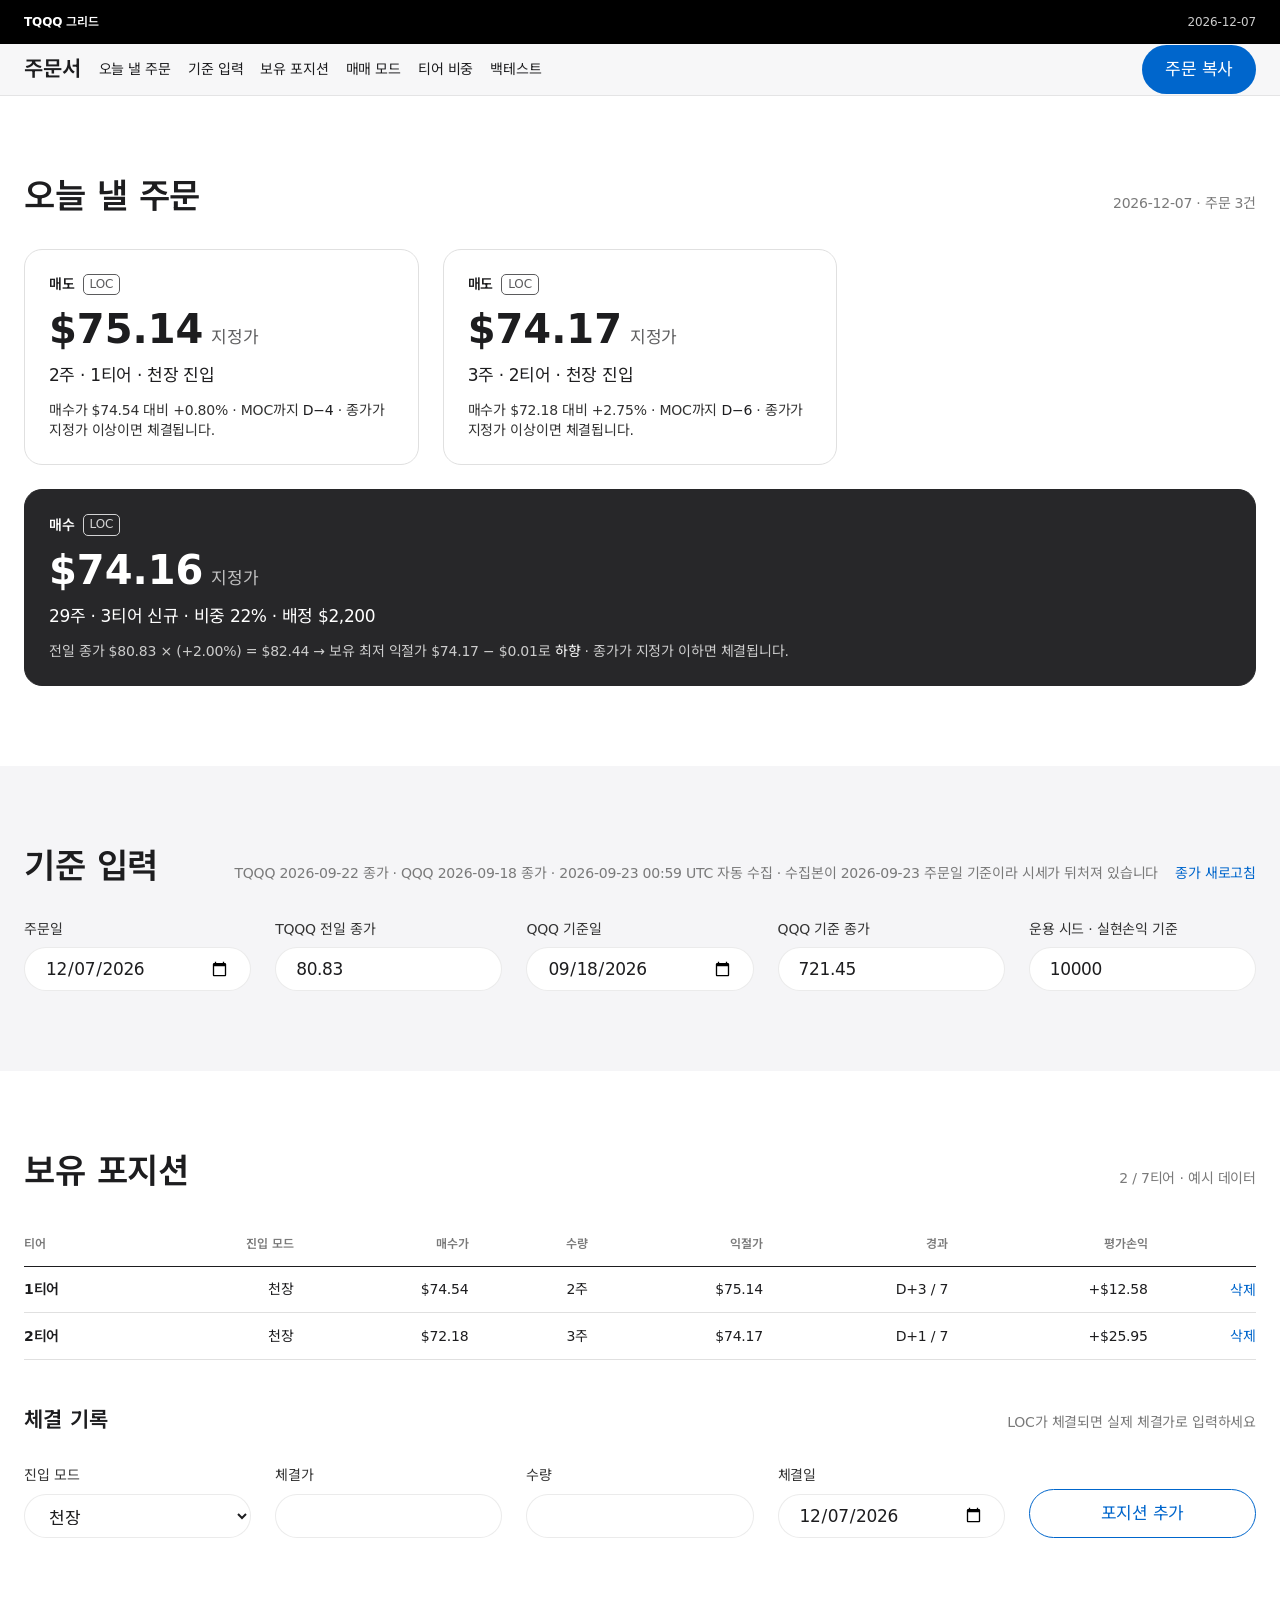
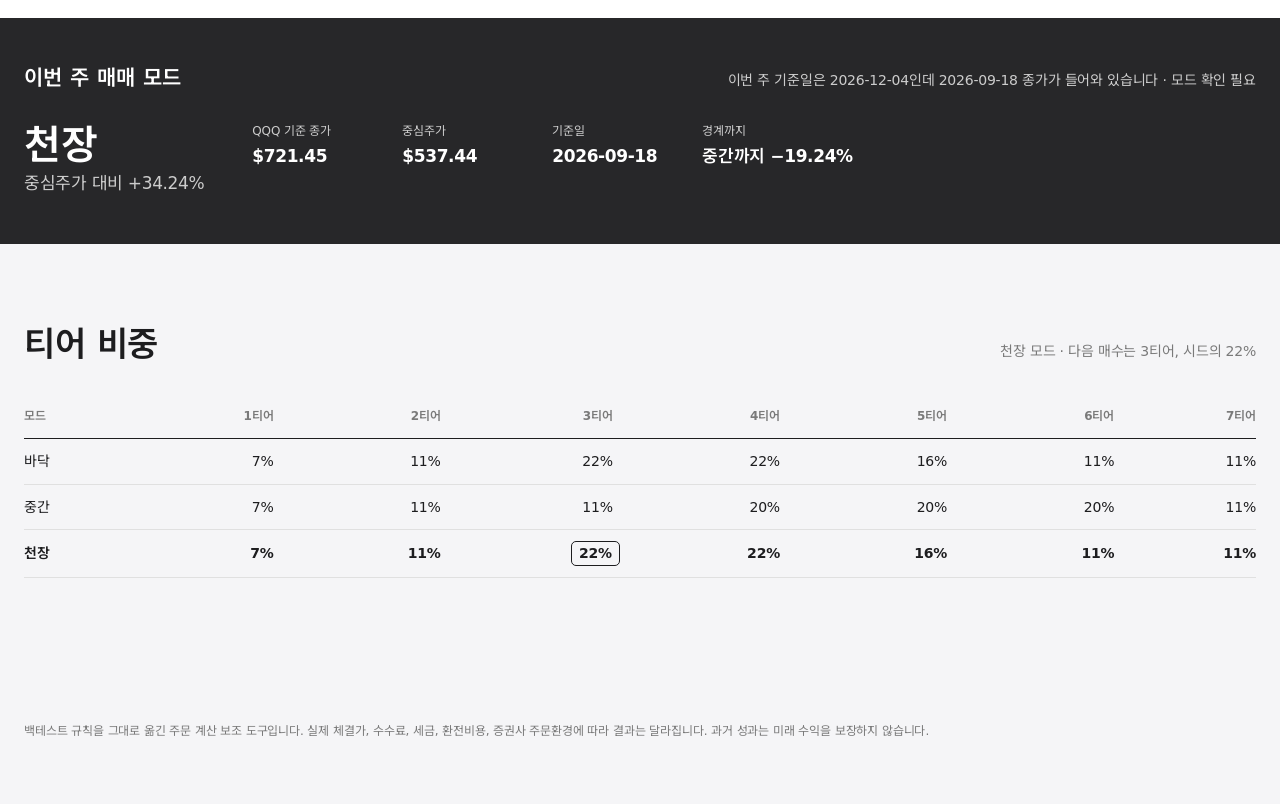
==== index.html @ 0ea7213f "feat(backtest): 기간 프리셋을 넣고 주문서 시드와 잇는다 올해·최근 1/3/5/10년·전체 버튼을 추가하고, 구간 입력을 연도에서 날짜로 바꿨다. 기준은 오늘이 아니라" ====
<!doctype html>
<html lang="ko">
<head>
<meta charset="utf-8">
<meta name="viewport" content="width=device-width, initial-scale=1, viewport-fit=cover">
<meta name="description" content="QQQ 중심주가로 매매 모드를 판정하고 그날 낼 TQQQ LOC·MOC 주문을 계산하는 주문서.">
<meta name="color-scheme" content="light">
<style>
:root{color-scheme:light;
  padding-top:env(safe-area-inset-top,0px);
  padding-bottom:env(safe-area-inset-bottom,0px)}
html,body{margin:0}
img{max-width:100%}
[hidden]{display:none!important}
</style>
<title>TQQQ 그리드 주문서</title>
<link rel="preconnect" href="https://fonts.googleapis.com">
<link rel="preconnect" href="https://fonts.gstatic.com" crossorigin>
<link rel="stylesheet" href="https://fonts.googleapis.com/css2?family=Inter:wght@300;400;600;700&family=Noto+Sans+KR:wght@300;400;600;700&display=swap">
<link rel="stylesheet" href="assets/site.css">
</head>
<body>
<div class="navstack">
  <nav class="global-nav">
    <span class="mark">TQQQ 그리드</span>
    <span class="spacer"></span>
    <span class="navdate" id="nav-date"></span>
  </nav>
  <div class="sub-nav">
    <span class="cat">주문서</span>
    <span class="links">
      <a href="#orders">오늘 낼 주문</a>
      <a href="#inputs">기준 입력</a>
      <a href="#positions">보유 포지션</a>
      <a href="#mode">매매 모드</a>
      <a href="#weights">티어 비중</a>
      <a href="backtest.html" id="nav-bt">백테스트</a>
    </span>
    <button class="btn-primary" id="btn-copy" type="button">주문 복사</button>
  </div>
</div>

<!-- 오늘 낼 주문 -->
<section class="tile tile-light" id="orders">
  <div class="inner">
    <div class="sec-head">
      <h2>오늘 낼 주문</h2>
      <span class="meta" id="order-meta"></span>
    </div>
    <div class="orders" id="order-cards"></div>
  </div>
</section>

<!-- 기준 입력 -->
<section class="tile tile-parchment" id="inputs">
  <div class="inner">
    <div class="sec-head">
      <h2>기준 입력</h2>
      <span class="meta" id="feed-meta">직전 완료 주의 마지막 QQQ 종가가 이번 주 모드를 확정합니다</span>
      <button class="link-btn" id="btn-reload" type="button">종가 새로고침</button>
    </div>
    <div class="formgrid">
      <div class="field">
        <label for="f-date">주문일</label>
        <input type="date" id="f-date">
      </div>
      <div class="field">
        <label for="f-prev">TQQQ 전일 종가</label>
        <input type="number" id="f-prev" step="0.01" min="0" inputmode="decimal">
      </div>
      <div class="field">
        <label for="f-qqqd">QQQ 기준일</label>
        <input type="date" id="f-qqqd">
      </div>
      <div class="field">
        <label for="f-qqq">QQQ 기준 종가</label>
        <input type="number" id="f-qqq" step="0.01" min="0" inputmode="decimal">
      </div>
      <div class="field">
        <label for="f-seed">운용 시드 · 실현손익 기준</label>
        <input type="number" id="f-seed" step="1" min="0" inputmode="decimal">
      </div>
    </div>
  </div>
</section>

<!-- 보유 포지션 -->
<section class="tile tile-light" id="positions">
  <div class="inner">
    <div class="sec-head">
      <h2>보유 포지션</h2>
      <span class="meta" id="pos-meta"></span>
    </div>
    <div class="tblwrap">
      <table class="postable">
        <thead><tr>
          <th>티어</th><th>진입 모드</th><th>매수가</th><th>수량</th>
          <th>익절가</th><th>경과</th><th>평가손익</th><th></th>
        </tr></thead>
        <tbody id="pos-body"></tbody>
      </table>
    </div>
    <p class="empty" id="pos-empty" hidden>보유 포지션이 없습니다. 1티어부터 매수합니다.</p>

    <div class="sec-head" style="margin-top:var(--s-xxl)">
      <h2 class="sub">체결 기록</h2>
      <span class="meta">LOC가 체결되면 실제 체결가로 입력하세요</span>
    </div>
    <div class="formgrid">
      <div class="field">
        <label for="a-mode">진입 모드</label>
        <select id="a-mode">
          <option value="bottom">바닥</option>
          <option value="middle">중간</option>
          <option value="top">천장</option>
        </select>
      </div>
      <div class="field">
        <label for="a-price">체결가</label>
        <input type="number" id="a-price" step="0.01" min="0" inputmode="decimal">
      </div>
      <div class="field">
        <label for="a-qty">수량</label>
        <input type="number" id="a-qty" step="1" min="1" inputmode="numeric">
      </div>
      <div class="field">
        <label for="a-date">체결일</label>
        <input type="date" id="a-date">
      </div>
      <div class="field" style="justify-content:flex-end">
        <button class="btn-ghost" id="btn-add" type="button">포지션 추가</button>
      </div>
    </div>
  </div>
</section>

<!-- 이번 주 매매 모드 — 표면이 모드를 말한다: 바닥 화이트 · 중간 파치먼트 · 천장 다크 -->
<section class="tile tile-compact tile-dark" id="mode">
  <div class="inner">
    <div class="sec-head">
      <h2 class="sub">이번 주 매매 모드</h2>
      <span class="meta" id="mode-meta"></span>
    </div>
    <div class="moderow">
      <div class="modeside">
        <p class="modeword" id="mode-word">천장</p>
        <p class="devline" id="mode-dev"></p>
      </div>
      <dl class="facts" id="mode-facts"></dl>
    </div>
  </div>
</section>

<!-- 티어 비중 -->
<section class="tile tile-parchment" id="weights">
  <div class="inner">
    <div class="sec-head">
      <h2>티어 비중</h2>
      <span class="meta" id="weight-meta"></span>
    </div>
    <div class="tblwrap">
      <table class="wtable">
        <thead><tr id="weight-head"></tr></thead>
        <tbody id="weight-body"></tbody>
      </table>
    </div>
  </div>
</section>

<footer class="footer">
  <div class="inner">
    <p class="legal">
      백테스트 규칙을 그대로 옮긴 주문 계산 보조 도구입니다. 실제 체결가, 수수료, 세금, 환전비용, 증권사 주문환경에 따라 결과는 달라집니다. 과거 성과는 미래 수익을 보장하지 않습니다.
    </p>
  </div>
</footer>
<div class="toast" id="toast"></div>

<script>
(function(){
'use strict';

/* ── 전략 상수 (engine.py와 동일) ────────────────────────── */
var P = {
  bottom:{ ko:'바닥', buy:0.050, tp:0.1100, moc:50, w:[.07,.11,.22,.22,.16,.11,.11] },
  middle:{ ko:'중간', buy:0.015, tp:0.0125, moc:50, w:[.07,.11,.11,.20,.20,.20,.11] },
  top:   { ko:'천장', buy:0.020, tp:0.0275, moc:7,  w:[.07,.11,.22,.22,.16,.11,.11],
           buy1:-0.0165, tp1:0.008 }
};
/* 모드는 표면으로 말한다 — 바닥 화이트 · 중간 파치먼트 · 천장 다크 */
var SURFACE = { bottom:'tile-light', middle:'tile-parchment', top:'tile-dark' };
var MAX_TIER = 7;

/* NYSE 휴장일 2025–2030 */
var HOLIDAYS = new Set([
 '2025-01-01','2025-01-09','2025-01-20','2025-02-17','2025-04-18','2025-05-26',
 '2025-06-19','2025-07-04','2025-09-01','2025-11-27','2025-12-25',
 '2026-01-01','2026-01-19','2026-02-16','2026-04-03','2026-05-25','2026-06-19',
 '2026-07-03','2026-09-07','2026-11-26','2026-12-25',
 '2027-01-01','2027-01-18','2027-02-15','2027-03-26','2027-05-31','2027-06-18',
 '2027-07-05','2027-09-06','2027-11-25','2027-12-24',
 '2028-01-17','2028-02-21','2028-04-14','2028-05-29','2028-06-19','2028-07-04',
 '2028-09-04','2028-11-23','2028-12-25',
 '2029-01-01','2029-01-15','2029-02-19','2029-03-30','2029-05-28','2029-06-19',
 '2029-07-04','2029-09-03','2029-11-22','2029-12-25',
 '2030-01-01','2030-01-21','2030-02-18','2030-04-19','2030-05-27','2030-06-19',
 '2030-07-04','2030-09-02','2030-11-28','2030-12-25'
]);

/* ── 유틸 ────────────────────────────────────────────────── */
function iso(d){ return d.toISOString().slice(0,10); }
function parseISO(s){ var p=(s||'').split('-'); return new Date(Date.UTC(+p[0],+p[1]-1,+p[2])); }
function isTradingDay(d){ var w=d.getUTCDay();
  return w!==0 && w!==6 && !HOLIDAYS.has(iso(d)); }
function nextTradingDay(d){ var x=new Date(d.getTime());
  while(!isTradingDay(x)) x.setUTCDate(x.getUTCDate()+1); return x; }
function backTradingDays(d,n){ var x=new Date(d.getTime());
  while(n>0){ x.setUTCDate(x.getUTCDate()-1); if(isTradingDay(x)) n--; } return x; }
/* 브라우저 시간대와 무관하게 미 동부(ET) 기준 날짜/시각을 읽는다. */
function etNow(){
  try{
    var parts=new Intl.DateTimeFormat('en-US',{ timeZone:'America/New_York', hour12:false,
      year:'numeric', month:'2-digit', day:'2-digit', hour:'2-digit' }).formatToParts(new Date());
    var o={}; parts.forEach(function(x){ o[x.type]=x.value; });
    if(o.year&&o.month&&o.day) return { date:o.year+'-'+o.month+'-'+o.day, hour:(+o.hour)%24 };
  }catch(e){}
  var d=new Date();                       // Intl 미지원이면 UTC로 대체
  return { date:iso(d), hour:d.getUTCHours() };
}
/* 주문 대상 거래일 — 정규장 마감(16:00 ET) 전이면 그날, 마감 뒤면 다음 거래일. */
function currentOrderDate(){
  var e=etNow(), d=parseISO(e.date);
  if(isTradingDay(d) && e.hour<16) return iso(d);
  var x=new Date(d.getTime()); x.setUTCDate(x.getUTCDate()+1);
  return iso(nextTradingDay(x));
}
/* 이번 주 모드 기준일 — 주문일이 속한 주의 월요일 직전 마지막 거래일.
   (수집기 scripts/fetch_prices.py 의 week_start/cutoff 규칙과 같다.) */
function weekRefDate(orderISO){
  var d=parseISO(orderISO);
  if(!orderISO||isNaN(d.getTime())) return null;
  var x=new Date(d.getTime());
  x.setUTCDate(x.getUTCDate()-((x.getUTCDay()+6)%7));       // 그 주 월요일
  do { x.setUTCDate(x.getUTCDate()-1); } while(!isTradingDay(x));
  return iso(x);
}
function elapsed(fromISO,toISO){
  if(!fromISO||!toISO) return 0;
  var a=parseISO(fromISO), b=parseISO(toISO), n=0;
  if(!(b>a)) return 0;
  var x=new Date(a.getTime());
  for(;;){ x.setUTCDate(x.getUTCDate()+1); if(x>b) break; if(isTradingDay(x)) n++; }
  return n;
}
function round8(x){ return Math.round(x*1e8)/1e8; }
function floorCent(x){ return Math.floor(round8(x)*100+1e-9)/100; }
function ceilCent(x){ return Math.ceil(round8(x)*100-1e-9)/100; }
function usd(x,dp){ dp=(dp==null?2:dp);
  return '$'+Number(x).toLocaleString('en-US',{minimumFractionDigits:dp,maximumFractionDigits:dp}); }
function pct(x,dp){ dp=(dp==null?2:dp); return (x>=0?'+':'−')+Math.abs(x*100).toFixed(dp)+'%'; }
function qtyf(x){ return Number(x).toLocaleString('en-US'); }
function esc(s){ return String(s).replace(/[&<>"]/g,function(c){
  return ({'&':'&amp;','<':'&lt;','>':'&gt;','"':'&quot;'})[c]; }); }

function centerPrice(d){ var x=(d.getUTCFullYear()-2016)*12+d.getUTCMonth();
  return 100.31*Math.pow(1.0132,x); }
function modeOf(dev){ return dev<0.05?'bottom':(dev<=0.15?'middle':'top'); }
function tpRateOf(m,t){ return (m==='top'&&t===1)?P.top.tp1:P[m].tp; }
function buyRateOf(m,t){ return (m==='top'&&t===1)?P.top.buy1:P[m].buy; }

/* ── 상태 ────────────────────────────────────────────────── */
var today = parseISO(currentOrderDate());
var state = {
  orderDate: iso(today),
  prevClose: 73.06,
  qqqDate: '2026-08-11',
  qqqClose: 718.45,
  seed: 10000,
  positions: [
    { id:'ex1', tier:1, mode:'top', price:74.54, qty:2, date:iso(backTradingDays(today,3)) },
    { id:'ex2', tier:2, mode:'top', price:72.18, qty:3, date:iso(backTradingDays(today,1)) }
  ],
  seeded: true
};

/* ── 저장 ────────────────────────────────────────────────── */
var db=null, saveTimer=null, inflight=false, again=false;
function persistable(){
  return { orderDate:state.orderDate, prevClose:state.prevClose, qqqDate:state.qqqDate,
           qqqClose:state.qqqClose, seed:state.seed, positions:state.positions, seeded:false };
}
function adopt(d){
  if(!d||typeof d!=='object') return;
  // 저장된 주문일이 이미 지난 날짜면 버리고 오늘 기준으로 다시 잡는다
  if(d.orderDate && d.orderDate>=currentOrderDate()) state.orderDate=d.orderDate;
  if(d.prevClose!=null) state.prevClose=+d.prevClose;
  if(d.qqqDate) state.qqqDate=d.qqqDate;
  if(d.qqqClose!=null) state.qqqClose=+d.qqqClose;
  if(d.seed!=null) state.seed=+d.seed;
  if(Array.isArray(d.positions)) state.positions=d.positions;
  state.seeded=false;
}
function save(){
  try{ localStorage.setItem('tqqq-grid-book', JSON.stringify(persistable())); }catch(e){}
  if(saveTimer) clearTimeout(saveTimer);
  saveTimer=setTimeout(function(){
    if(!db) return;
    if(inflight){ again=true; return; }
    inflight=true;
    db.doc('book/state').set(persistable())['catch'](function(){})
      .then(function(){ inflight=false; if(again){ again=false; save(); } });
  },700);
}
(function(){
  var local=null;
  try{ var s=localStorage.getItem('tqqq-grid-book'); if(s) local=JSON.parse(s); }catch(e){}
  if(local) adopt(local);
  if(!window.claude||!window.claude.use) return;
  window.claude.use('db').then(function(d){
    if(!d) return;
    db=d;
    return d.doc('book/state').get().then(function(snap){
      if(snap&&snap.exists){ adopt(snap.data()); syncInputs(); render(); }
      else if(local){ save(); }
    });
  })['catch'](function(){});
})();

/* ── 종가 자동 수집본 로드 ──────────────────────────────────
   GitHub Actions가 매 거래일 장 마감 후 data/prices.json 을 갱신한다.
   시세는 항상 수집본을 따르고, 시드와 포지션은 사용자 값을 유지한다. */
function utcLabel(s){
  var d=new Date(s);
  if(isNaN(d.getTime())) return s;
  function p(n){ return (n<10?'0':'')+n; }
  return d.getUTCFullYear()+'-'+p(d.getUTCMonth()+1)+'-'+p(d.getUTCDate())+' '+
         p(d.getUTCHours())+':'+p(d.getUTCMinutes())+' UTC';
}
function applyFeed(d){
  if(!d||!d.tqqq||!d.qqq_week) throw new Error('bad feed');
  state.prevClose=+d.tqqq.close;
  state.qqqClose=+d.qqq_week.close;
  state.qqqDate=d.qqq_week.date;
  if(d.order_date && d.order_date>state.orderDate){
    state.orderDate=d.order_date; $('a-date').value=d.order_date;
  }
  syncInputs(); render();
  $('feed-meta').textContent =
    'TQQQ '+d.tqqq.date+' 종가 · QQQ '+d.qqq_week.date+' 종가 · '+
    utcLabel(d.updated)+' 자동 수집'+(d.partial?' · 장중 시세이니 주의하세요':'')+
    ((d.order_date&&d.order_date<state.orderDate)
      ? ' · 수집본이 '+d.order_date+' 주문일 기준이라 시세가 뒤처져 있습니다'
      : '');
}
function loadFeed(manual){
  if(typeof fetch!=='function') return;
  fetch('data/prices.json?t='+Date.now(),{cache:'no-store'})
    .then(function(r){ if(!r.ok) throw new Error(r.status); return r.json(); })
    .then(function(d){ applyFeed(d); if(manual) toast('종가를 불러왔습니다'); })
    ['catch'](function(){
      $('feed-meta').textContent='종가를 불러오지 못했습니다. 아래 값을 직접 입력하세요.';
      if(manual) toast('종가를 불러오지 못했습니다');
    });
}

/* ── 계산 ────────────────────────────────────────────────── */
function compute(){
  var qd = state.qqqDate?parseISO(state.qqqDate):null;
  var center = (qd && !isNaN(qd.getTime()))?centerPrice(qd):null;
  var dev = (center && state.qqqClose>0)?(state.qqqClose/center-1):null;
  var mode = (dev==null)?null:modeOf(dev);
  var od = state.orderDate;

  var list = state.positions.map(function(p){
    var n = elapsed(p.date, od), mocN = P[p.mode].moc;
    return { p:p, n:n, mocN:mocN, tp:ceilCent(p.price*(1+tpRateOf(p.mode,p.tier))), due:n>=mocN };
  });

  var orders=[];
  list.forEach(function(it){ if(it.due) orders.push({
    k:'moc', word:'매도', type:'MOC', head:'종가 강제청산', qty:it.p.qty,
    tier:it.p.tier, mode:it.p.mode,
    why:'보유 <em>'+it.n+'거래일</em> — '+P[it.p.mode].ko+' 모드 '+it.mocN+
        '거래일 만기입니다. 같은 날 다른 주문보다 우선합니다.' }); });

  list.forEach(function(it){ if(!it.due && it.n>=1) orders.push({
    k:'sell', word:'매도', type:'LOC', price:it.tp, qty:it.p.qty,
    tier:it.p.tier, mode:it.p.mode,
    why:'매수가 '+usd(it.p.price)+' 대비 '+pct(tpRateOf(it.p.mode,it.p.tier))+
        ' · MOC까지 <em>D−'+(it.mocN-it.n)+'</em> · 종가가 지정가 이상이면 체결됩니다.' }); });

  var buy=null, held=state.positions.length;
  if(mode){
    var tier=held+1;
    if(tier>MAX_TIER){
      buy={ k:'halt', head:'신규 매수 없음',
        why:'7티어를 모두 보유 중입니다. 익절이나 MOC로 티어가 비워질 때까지 신규 매수를 내지 않습니다.' };
    } else if(mode==='top' && list.some(function(it){return it.due;})){
      buy={ k:'halt', head:'신규 매수 없음',
        why:'천장 모드에서 당일 MOC 강제청산 예정 포지션이 있습니다. 방법론 §6.3에 따라 신규 매수를 내지 않습니다.' };
    } else {
      var rate=buyRateOf(mode,tier);
      var base=floorCent(state.prevClose*(1+rate));
      var limit=base, capped=false, capFrom=null;
      if((mode==='bottom'||mode==='top') && list.length){
        var minTp=Math.min.apply(null, list.map(function(it){return it.tp;}));
        if(minTp-0.01 < limit){ limit=round8(minTp-0.01); capped=true; capFrom=minTp; }
      }
      var weight=P[mode].w[tier-1], alloc=state.seed*weight;
      var q = limit>0?Math.floor(alloc/limit):0;
      if(q<1){
        buy={ k:'halt', head:'신규 매수 없음',
          why:'배정금액 '+usd(alloc,0)+'로는 지정가 '+usd(limit)+'에서 1주도 매수할 수 없습니다. 운용 시드를 확인하세요.' };
      } else {
        var why='전일 종가 '+usd(state.prevClose)+' × ('+pct(rate)+') = '+usd(base);
        if(capped) why+=' → 보유 최저 익절가 '+usd(capFrom)+' − $0.01로 <em>하향</em>';
        why+=' · 종가가 지정가 이하면 체결됩니다.';
        buy={ k:'buy', word:'매수', type:'LOC', price:limit, qty:q, tier:tier, mode:mode,
              alloc:alloc, weight:weight, why:why };
      }
    }
  }
  if(buy) orders.push(buy);
  return { center:center, dev:dev, mode:mode, list:list, orders:orders };
}

/* ── 렌더 ────────────────────────────────────────────────── */
var $=function(id){ return document.getElementById(id); };
var modeTouched=false;

function render(){
  var c=compute();
  var dark=(c.mode==='top'||!c.mode);

  $('mode').className='tile tile-compact '+(c.mode?SURFACE[c.mode]:'tile-dark-3');
  $('weights').className='tile '+(c.mode==='middle'?'tile-light':'tile-parchment');
  $('nav-date').textContent=state.orderDate;
  // 백테스트로 넘어갈 때 지금 시드를 들고 간다
  $('nav-bt').href='backtest.html?seed='+state.seed;

  if(c.mode){
    $('mode-word').textContent=P[c.mode].ko;
    $('mode-dev').innerHTML='중심주가 대비 <span class="num">'+pct(c.dev)+'</span>';
    $('mode-dev').className='devline '+(dark?'on-dark-muted':'muted');
    var edge = c.mode==='bottom' ? '중간 경계까지 '+pct(0.05-c.dev)
             : c.mode==='middle' ? '바닥 '+pct(0.05-c.dev)+' · 천장 '+pct(0.15-c.dev)
             : '중간까지 '+pct(0.15-c.dev);
    $('mode-facts').innerHTML=
      f('QQQ 기준 종가', usd(state.qqqClose), dark)+
      f('중심주가', usd(c.center), dark)+
      f('기준일', state.qqqDate, dark)+
      f('경계까지', edge, dark);
    var ref=weekRefDate(state.orderDate);
    $('mode-meta').textContent = (!ref||state.qqqDate===ref)
      ? state.qqqDate+' 종가로 확정 · 이번 주 전체 적용'
      : '이번 주 기준일은 '+ref+'인데 '+state.qqqDate+' 종가가 들어와 있습니다 · 모드 확인 필요';
  } else {
    $('mode-word').textContent='미확정';
    $('mode-dev').innerHTML='QQQ 기준 종가와 기준일을 입력하세요';
    $('mode-dev').className='devline on-dark-muted';
    $('mode-facts').innerHTML='';
    $('mode-meta').textContent='';
  }
  renderWeights(c);

  /* 주문 */
  var wrap=$('order-cards'); wrap.innerHTML='';
  if(!c.orders.length){
    wrap.innerHTML='<p class="empty" style="grid-column:1/-1">오늘 낼 주문이 없습니다.</p>';
  } else {
    c.orders.forEach(function(o){ wrap.insertAdjacentHTML('beforeend', card(o)); });
  }
  var live=c.orders.filter(function(o){return o.k!=='halt';}).length;
  $('order-meta').textContent = state.orderDate+' · 주문 '+live+'건';

  /* 포지션 */
  var tb=$('pos-body'); tb.innerHTML='';
  c.list.forEach(function(it){
    var p=it.p, mv=(state.prevClose-p.price)*p.qty;
    tb.insertAdjacentHTML('beforeend',
      '<tr>'+
      '<td data-l="티어"><span class="tierlabel">'+p.tier+'티어</span></td>'+
      '<td data-l="진입 모드">'+P[p.mode].ko+'</td>'+
      '<td data-l="매수가" class="n">'+usd(p.price)+'</td>'+
      '<td data-l="수량" class="n">'+qtyf(p.qty)+'주</td>'+
      '<td data-l="익절가" class="n">'+usd(it.tp)+'</td>'+
      '<td data-l="경과" class="n'+(it.due?' due-mark':'')+'">'+
        (it.due?'MOC 당일':('D+'+it.n+' / '+it.mocN))+'</td>'+
      '<td data-l="평가손익" class="n">'+(mv>=0?'+':'−')+usd(Math.abs(mv))+'</td>'+
      '<td class="act"><button class="link-btn" type="button" data-del="'+esc(p.id)+'">삭제</button></td>'+
      '</tr>');
  });
  $('pos-empty').hidden = c.list.length>0;
  $('pos-meta').textContent = c.list.length+' / '+MAX_TIER+'티어'+(state.seeded?' · 예시 데이터':'');
  if(!modeTouched && c.mode) $('a-mode').value=c.mode;

  window.__c=c;
}
function f(k,v,dark){
  return '<div><dt class="'+(dark?'on-dark-muted':'muted')+'">'+esc(k)+
         '</dt><dd class="num">'+esc(v)+'</dd></div>';
}
function renderWeights(c){
  var head='<th>모드</th>', i;
  for(i=1;i<=MAX_TIER;i++) head+='<th>'+i+'티어</th>';
  $('weight-head').innerHTML=head;

  var nt=state.positions.length+1, body='';
  ['bottom','middle','top'].forEach(function(m){
    var on=(m===c.mode);
    body+='<tr'+(on?' class="wrow-on"':'')+'><td>'+P[m].ko+'</td>';
    P[m].w.forEach(function(w,ix){
      var mark=(on && ix+1===nt && nt<=MAX_TIER), v=(w*100).toFixed(0)+'%';
      body+='<td class="n">'+(mark?'<span class="wcell">'+v+'</span>':v)+'</td>';
    });
    body+='</tr>';
  });
  $('weight-body').innerHTML=body;

  $('weight-meta').textContent = !c.mode ? '모드 미확정'
    : (nt>MAX_TIER ? P[c.mode].ko+' 모드 · 7티어 만재'
      : P[c.mode].ko+' 모드 · 다음 매수는 '+nt+'티어, 시드의 '+
        (P[c.mode].w[nt-1]*100).toFixed(0)+'%');
}
function card(o){
  if(o.k==='halt'){
    return '<article class="ocard ocard-parchment halt full">'+
      '<div class="kicker"><span class="tagword muted-48">보류</span></div>'+
      '<div class="price">'+esc(o.head)+'</div>'+
      '<p class="why">'+o.why+'</p></article>';
  }
  var cls = o.k==='buy' ? 'ocard-dark' : (o.k==='moc' ? 'ocard-parchment' : 'ocard-light');
  var head = (o.k==='moc')
    ? '<div class="price">'+esc(o.head)+'</div>'
    : '<div class="price">'+usd(o.price)+'<span class="unit">지정가</span></div>';
  var line = (o.k==='buy')
    ? qtyf(o.qty)+'주 · '+o.tier+'티어 신규 · 비중 '+(o.weight*100).toFixed(0)+'% · 배정 '+usd(o.alloc,0)
    : qtyf(o.qty)+'주 · '+o.tier+'티어 · '+P[o.mode].ko+' 진입';
  return '<article class="ocard '+cls+(o.k==='buy'?' full':'')+'">'+
    '<div class="kicker"><span class="tagword">'+esc(o.word)+'</span>'+
    '<span class="ordtype">'+esc(o.type)+'</span></div>'+
    head+
    '<div class="qtyline">'+line+'</div>'+
    '<p class="why">'+o.why+'</p></article>';
}

/* ── 입력 ────────────────────────────────────────────────── */
function syncInputs(){
  $('f-date').value=state.orderDate;
  $('f-prev').value=state.prevClose;
  $('f-qqqd').value=state.qqqDate;
  $('f-qqq').value=state.qqqClose;
  $('f-seed').value=state.seed;
}
function bind(id,key,num){
  $(id).addEventListener('input',function(){
    state[key]= num ? (this.value===''?0:+this.value) : this.value;
    save(); render();
  });
}
bind('f-date','orderDate',false); bind('f-prev','prevClose',true);
bind('f-qqqd','qqqDate',false);   bind('f-qqq','qqqClose',true);
bind('f-seed','seed',true);
$('a-mode').addEventListener('change',function(){ modeTouched=true; });

$('pos-body').addEventListener('click',function(e){
  var b=e.target.closest('[data-del]'); if(!b) return;
  var id=b.getAttribute('data-del');
  state.positions=state.positions.filter(function(p){ return p.id!==id; });
  save(); render();
});

$('btn-add').addEventListener('click',function(){
  var price=+$('a-price').value, q=Math.floor(+$('a-qty').value),
      d=$('a-date').value, m=$('a-mode').value;
  if(!(price>0)||!(q>0)||!d){ toast('체결가, 수량, 체결일을 모두 입력하세요'); return; }
  if(state.positions.length>=MAX_TIER){ toast('이미 7티어를 모두 보유 중입니다'); return; }
  if(state.seeded){ state.positions=[]; state.seeded=false; }
  state.positions.push({ id:'p'+Date.now().toString(36), tier:state.positions.length+1,
    mode:m, price:price, qty:q, date:d });
  $('a-price').value=''; $('a-qty').value='';
  save(); render(); toast('포지션을 추가했습니다');
});

$('btn-copy').addEventListener('click',function(){
  var c=window.__c; if(!c) return;
  var L=['TQQQ 그리드 주문 — '+state.orderDate+' / '+(c.mode?P[c.mode].ko+' 모드':'모드 미확정')];
  if(c.mode) L.push('QQQ '+usd(state.qqqClose)+' · 중심주가 '+usd(c.center)+' · 괴리율 '+pct(c.dev));
  L.push('');
  c.orders.forEach(function(o){
    if(o.k==='halt'){ L.push('· 신규 매수 없음'); return; }
    if(o.k==='moc'){ L.push('· 매도 MOC   '+qtyf(o.qty)+'주   '+o.tier+'티어 '+P[o.mode].ko+' 종가 청산'); return; }
    L.push('· '+(o.k==='buy'?'매수':'매도')+' LOC   '+usd(o.price)+'   '+qtyf(o.qty)+'주   '+
      o.tier+'티어'+(o.k==='buy'?' 신규':' '+P[o.mode].ko));
  });
  copy(L.join('\n'));
});
function copy(t){
  if(navigator.clipboard&&navigator.clipboard.writeText){
    navigator.clipboard.writeText(t).then(function(){ toast('주문을 복사했습니다'); }, function(){ fb(t); });
  } else fb(t);
  function fb(x){
    var ta=document.createElement('textarea');
    ta.value=x; ta.style.position='fixed'; ta.style.opacity='0';
    document.body.appendChild(ta); ta.select();
    try{ document.execCommand('copy'); toast('주문을 복사했습니다'); }
    catch(e){ toast('복사하지 못했습니다'); }
    document.body.removeChild(ta);
  }
}

var tt=null;
function toast(m){
  var t=$('toast'); t.textContent=m; t.classList.add('on');
  if(tt) clearTimeout(tt);
  tt=setTimeout(function(){ t.classList.remove('on'); },1900);
}

$('btn-reload').addEventListener('click',function(){ loadFeed(true); });

/* 탭을 열어둔 사이 날짜가 넘어가면 주문일을 따라 올린다. */
function refreshOrderDate(){
  var auto=currentOrderDate();
  if(auto<=state.orderDate) return;
  state.orderDate=auto; $('a-date').value=auto;
  syncInputs(); save(); render(); loadFeed(false);
}
setInterval(refreshOrderDate,60000);
document.addEventListener('visibilitychange',function(){
  if(!document.hidden) refreshOrderDate();
});

$('a-date').value=state.orderDate;
syncInputs();
render();
loadFeed(false);
})();
</script>

</body>
</html>
---- assets/site.css ----
/* ────────────────────────────────────────────────────────────
   Apple-design-analysis (DESIGN-apple.md) 토큰
   단일 액센트 Action Blue · 그림자 없음 · 그라디언트 없음
   weight ladder 300 / 400 / 600 / 700 (500 사용 금지)
   ──────────────────────────────────────────────────────────── */
:root{
  /* brand & accent */
  --primary:#0066cc;
  --primary-focus:#0071e3;
  --primary-on-dark:#2997ff;
  /* surface */
  --canvas:#ffffff;
  --canvas-parchment:#f5f5f7;
  --surface-pearl:#fafafc;
  --surface-tile-1:#272729;
  --surface-tile-2:#2a2a2c;
  --surface-tile-3:#252527;
  --surface-black:#000000;
  /* text */
  --ink:#1d1d1f;
  --on-dark:#ffffff;
  --body-muted:#cccccc;
  --ink-muted-80:#333333;
  --ink-muted-48:#7a7a7a;
  /* lines */
  --divider-soft:#f0f0f0;
  --hairline:#e0e0e0;
  --hairline-soft:rgba(0,0,0,.08);
  /* radius */
  --r-none:0px; --r-xs:5px; --r-sm:8px; --r-md:11px; --r-lg:18px; --r-pill:9999px;
  /* spacing */
  --s-xxs:4px; --s-xs:8px; --s-sm:12px; --s-md:17px; --s-lg:24px;
  --s-xl:32px; --s-xxl:48px; --s-section:80px;
  /* type */
  --display:-apple-system,BlinkMacSystemFont,'SF Pro Display',system-ui,'Inter','Noto Sans KR','Apple SD Gothic Neo','Malgun Gothic',sans-serif;
  --text:-apple-system,BlinkMacSystemFont,'SF Pro Text',system-ui,'Inter','Noto Sans KR','Apple SD Gothic Neo','Malgun Gothic',sans-serif;
}
*{box-sizing:border-box}
body{
  background:var(--canvas);
  color:var(--ink);
  font-family:var(--text);
  font-size:17px; font-weight:400; line-height:1.47; letter-spacing:-.374px;
  -webkit-font-smoothing:antialiased;
}
h1,h2,h3,p,dl,dd{margin:0}
.num{font-variant-numeric:tabular-nums;font-feature-settings:"tnum" 1}

/* ── type scale ───────────────────────────────────────────── */
.t-dlg{font-family:var(--display);font-size:40px;font-weight:600;line-height:1.1;letter-spacing:0}
.t-dmd{font-family:var(--text);font-size:34px;font-weight:600;line-height:1.47;letter-spacing:-.374px}
.t-lead{font-family:var(--display);font-size:28px;font-weight:400;line-height:1.14;letter-spacing:.196px}
.t-tag{font-family:var(--display);font-size:21px;font-weight:600;line-height:1.19;letter-spacing:.231px}
.t-body-s{font-size:17px;font-weight:600;line-height:1.24;letter-spacing:-.374px}
.t-cap{font-size:14px;font-weight:400;line-height:1.43;letter-spacing:-.224px}
.t-cap-s{font-size:14px;font-weight:600;line-height:1.29;letter-spacing:-.224px}
.t-fine{font-size:12px;font-weight:400;line-height:1.3;letter-spacing:-.12px}
.muted{color:var(--ink-muted-80)}
.muted-48{color:var(--ink-muted-48)}

/* ── nav ──────────────────────────────────────────────────── */
.navstack{position:sticky;top:env(safe-area-inset-top,0px);z-index:40}
.global-nav{background:var(--surface-black);color:var(--on-dark);height:44px;
  display:flex;align-items:center;gap:20px;padding-inline:24px;
  font-size:12px;font-weight:400;line-height:1;letter-spacing:-.12px}
.global-nav .mark{font-weight:600}
.global-nav .spacer{flex:1}
.global-nav .navdate{font-variant-numeric:tabular-nums;color:var(--body-muted)}
.sub-nav{height:52px;display:flex;align-items:center;gap:var(--s-md);
  padding-inline:24px;
  background:rgba(245,245,247,.8);
  -webkit-backdrop-filter:saturate(180%) blur(20px);
  backdrop-filter:saturate(180%) blur(20px);
  border-bottom:1px solid var(--hairline-soft)}
.sub-nav .cat{font-family:var(--display);font-size:21px;font-weight:600;letter-spacing:.231px;
  white-space:nowrap}
.sub-nav .links{display:flex;gap:var(--s-md);flex:1;min-width:0;overflow:hidden}
.sub-nav .links a{font-size:14px;font-weight:400;letter-spacing:-.224px;
  color:var(--ink);text-decoration:none;white-space:nowrap}
.sub-nav .links a:hover{color:var(--primary)}
@media (max-width:833px){
  .sub-nav .links{display:none}
  .sub-nav{gap:var(--s-sm)}
  .sub-nav .btn-primary{margin-left:auto}
}

/* ── buttons (Action Blue only) ───────────────────────────── */
.btn-primary{appearance:none;border:1px solid transparent;
  background:var(--primary);color:#ffffff;
  font-family:var(--text);font-size:17px;font-weight:400;line-height:1.47;letter-spacing:-.374px;
  border-radius:var(--r-pill);padding:11px 22px;cursor:pointer;white-space:nowrap}
.btn-ghost{appearance:none;background:transparent;color:var(--primary);
  border:1px solid var(--primary);
  font-family:var(--text);font-size:17px;font-weight:400;line-height:1.47;letter-spacing:-.374px;
  border-radius:var(--r-pill);padding:11px 22px;cursor:pointer;white-space:nowrap}
.btn-utility{appearance:none;background:var(--ink);color:var(--on-dark);border:1px solid transparent;
  font-family:var(--text);font-size:14px;font-weight:400;line-height:1.29;letter-spacing:-.224px;
  border-radius:var(--r-sm);padding:8px 15px;cursor:pointer;white-space:nowrap}
.btn-primary:active,.btn-ghost:active,.btn-utility:active,.link-btn:active{transform:scale(.95)}
.btn-primary:focus-visible,.btn-ghost:focus-visible,.btn-utility:focus-visible,
.link-btn:focus-visible,input:focus-visible,select:focus-visible{
  outline:2px solid var(--primary-focus);outline-offset:2px}
.btn-primary:hover,.btn-utility:hover{opacity:.88}
.link-btn{appearance:none;background:none;border:none;padding:0;cursor:pointer;
  font-family:var(--text);font-size:14px;font-weight:400;letter-spacing:-.224px;color:var(--primary)}

/* ── tiles ────────────────────────────────────────────────── */
.tile{padding-block:var(--s-section);border-radius:var(--r-none)}
.tile-light{background:var(--canvas);color:var(--ink)}
.tile-parchment{background:var(--canvas-parchment);color:var(--ink)}
.tile-dark{background:var(--surface-tile-1);color:var(--on-dark)}
.tile-dark-3{background:var(--surface-tile-3);color:var(--on-dark)}
.inner{max-width:1440px;margin:0 auto;padding-inline:24px}
.inner-narrow{max-width:980px;margin:0 auto;padding-inline:24px}
@media (max-width:735px){
  .tile{padding-block:var(--s-xxl)}
  .inner,.inner-narrow{padding-inline:16px}
  .global-nav,.sub-nav{padding-inline:16px}
}

/* ── 매매 모드 블록 (축소판) ──────────────────────────────── */
.tile-compact{padding-block:var(--s-xxl)}
@media (max-width:735px){ .tile-compact{padding-block:var(--s-xl)} }
.moderow{display:flex;flex-wrap:wrap;align-items:flex-start;gap:var(--s-lg) var(--s-xxl)}
.moderow .modeside{min-width:180px}
.moderow .modeword{font-family:var(--display);font-size:40px;font-weight:600;
  line-height:1.1;letter-spacing:0}
.moderow .devline{font-size:17px;font-weight:400;line-height:1.47;letter-spacing:-.374px;
  margin-top:var(--s-xxs)}
.moderow .facts{display:flex;flex-wrap:wrap;gap:var(--s-md) var(--s-xl);flex:1;min-width:0}
.moderow .facts div{display:flex;flex-direction:column;gap:var(--s-xxs);min-width:118px}
.moderow .facts dt{font-size:12px;font-weight:400;letter-spacing:-.12px}
.moderow .facts dd{font-size:17px;font-weight:600;letter-spacing:-.374px}
.on-dark-muted{color:var(--body-muted)}
.tile-dark .sec-head .meta,.tile-dark-3 .sec-head .meta{color:var(--body-muted)}
.tile-dark th,.tile-dark-3 th{color:var(--body-muted);border-bottom-color:var(--on-dark)}
.tile-dark td,.tile-dark-3 td{border-bottom-color:rgba(255,255,255,.18)}
@media (max-width:640px){ .moderow .modeword{font-size:34px} }

/* ── section heads ────────────────────────────────────────── */
.sec-head{display:flex;align-items:baseline;gap:var(--s-md);flex-wrap:wrap;
  margin-bottom:var(--s-xl)}
.sec-head h2{font-family:var(--text);font-size:34px;font-weight:600;line-height:1.2;letter-spacing:-.374px}
.sec-head h2.sub{font-family:var(--display);font-size:21px;line-height:1.19;letter-spacing:.231px}
.sec-head .meta{margin-left:auto;font-size:14px;letter-spacing:-.224px;color:var(--ink-muted-48)}
@media (max-width:640px){ .sec-head h2{font-size:28px} .sec-head .meta{margin-left:0} }

/* ── order cards ──────────────────────────────────────────── */
.orders{display:grid;gap:var(--s-lg);grid-template-columns:repeat(auto-fit,minmax(340px,1fr))}
@media (max-width:640px){ .orders{grid-template-columns:1fr} }
.ocard{border-radius:var(--r-lg);padding:var(--s-lg);display:flex;flex-direction:column;gap:var(--s-sm)}
.ocard-light{background:var(--canvas);border:1px solid var(--hairline)}
.ocard-parchment{background:var(--canvas-parchment);border:1px solid var(--hairline)}
.ocard-dark{background:var(--surface-tile-1);border:1px solid var(--surface-tile-1);color:var(--on-dark)}
.ocard .kicker{display:flex;align-items:center;gap:var(--s-xs);flex-wrap:wrap}
.ocard .tagword{font-size:14px;font-weight:600;letter-spacing:-.224px}
.ocard .ordtype{font-size:12px;font-weight:400;letter-spacing:-.12px;
  border:1px solid currentColor;border-radius:var(--r-xs);padding:1px 6px;opacity:.72}
.ocard .price{font-family:var(--display);font-size:40px;font-weight:600;line-height:1.1;
  letter-spacing:0;font-variant-numeric:tabular-nums}
.ocard .price .unit{font-family:var(--text);font-size:17px;font-weight:400;
  letter-spacing:-.374px;margin-left:var(--s-xs);opacity:.7}
.ocard .qtyline{font-size:17px;font-weight:400;letter-spacing:-.374px;font-variant-numeric:tabular-nums}
.ocard .why{font-size:14px;font-weight:400;line-height:1.43;letter-spacing:-.224px;
  color:var(--ink-muted-80);font-variant-numeric:tabular-nums}
.ocard-dark .why{color:var(--body-muted)}
.ocard-dark .ordtype{opacity:.8}
.ocard .why em{font-style:normal;color:var(--ink)}
.ocard-dark .why em{color:var(--on-dark)}
.ocard.full{grid-column:1/-1}
.ocard.halt{align-items:flex-start}
.ocard.halt .price{font-family:var(--text);font-size:28px;letter-spacing:-.374px;color:var(--ink-muted-48)}

/* ── inputs (search-input grammar) ────────────────────────── */
.formgrid{display:grid;gap:var(--s-lg);grid-template-columns:repeat(auto-fit,minmax(200px,1fr))}
.field{display:flex;flex-direction:column;gap:var(--s-xs);min-width:0}
.field label{font-size:14px;font-weight:400;letter-spacing:-.224px;color:var(--ink-muted-80)}
.field input,.field select{
  width:100%;height:44px;background:var(--canvas);color:var(--ink);
  border:1px solid var(--hairline-soft);border-radius:var(--r-pill);
  padding:12px 20px;font-family:var(--text);font-size:17px;font-weight:400;letter-spacing:-.374px;
  font-variant-numeric:tabular-nums}
.field select{padding-right:14px}
.field input:focus,.field select:focus{outline:2px solid var(--primary-focus);outline-offset:1px}

/* ── tables ───────────────────────────────────────────────── */
.tblwrap{overflow-x:auto;-webkit-overflow-scrolling:touch}
table{border-collapse:collapse;width:100%;font-size:14px;letter-spacing:-.224px}
th,td{padding:var(--s-sm) var(--s-md);text-align:right;white-space:nowrap;
  border-bottom:1px solid var(--hairline)}
th{font-size:12px;font-weight:600;letter-spacing:-.12px;color:var(--ink-muted-48);
  text-transform:uppercase;border-bottom:1px solid var(--ink)}
th:first-child,td:first-child{text-align:left;padding-left:0}
th:last-child,td:last-child{padding-right:0}
tbody tr:last-child td{border-bottom:1px solid var(--hairline)}
td.n{font-variant-numeric:tabular-nums}
td .tierlabel{font-weight:600}
.due-mark{font-weight:600}
.empty{padding-block:var(--s-xxl);text-align:center;color:var(--ink-muted-48);
  font-size:17px;letter-spacing:-.374px}

/* ── 모바일: 포지션 표를 카드로 전환 ─────────────────────── */
@media (max-width:640px){
  .postable thead{display:none}
  .postable tbody tr{
    display:grid;grid-template-columns:repeat(2,minmax(0,1fr));
    gap:var(--s-sm) var(--s-md);
    border:1px solid var(--hairline);border-radius:var(--r-lg);
    padding:var(--s-md);margin-bottom:var(--s-sm)}
  .postable td{display:flex;flex-direction:column;gap:2px;
    border:none;padding:0;text-align:left;white-space:nowrap;min-width:0}
  .postable td::before{content:attr(data-l);
    font-size:12px;font-weight:400;line-height:1.3;letter-spacing:-.12px;
    color:var(--ink-muted-48)}
  .postable td.act{grid-column:1/-1;flex-direction:row;justify-content:flex-end}
  .postable td.act::before{content:none}
  .postable tbody tr:last-child td{border:none}
  .postable .link-btn{min-height:44px;display:inline-flex;align-items:center;
    padding-inline:var(--s-sm)}
  /* 티어 비중표: 좁은 화면에서 폭 줄이기 */
  .wtable th,.wtable td{padding:var(--s-xs) var(--s-xs);font-size:13px}
  .wtable th:first-child,.wtable td:first-child{padding-left:0}
  .orders{gap:var(--s-md)}
}

/* ── 티어 비중 강조 (색 추가 없이 굵기와 링으로) ───────────── */
.wrow-on td{font-weight:600}
.wcell{display:inline-block;border:1px solid currentColor;border-radius:var(--r-xs);
  padding:1px 7px;margin:-1px -7px}

/* ── footer ───────────────────────────────────────────────── */
.footer{background:var(--canvas-parchment);color:var(--ink-muted-48);padding-block:64px}
.footer .legal{font-size:12px;line-height:1.5;letter-spacing:-.12px;max-width:980px}

/* ── toast ────────────────────────────────────────────────── */
.toast{position:fixed;left:50%;transform:translateX(-50%);
  bottom:calc(24px + env(safe-area-inset-bottom,0px));
  background:var(--ink);color:var(--on-dark);padding:11px 22px;border-radius:var(--r-pill);
  font-size:14px;letter-spacing:-.224px;opacity:0;pointer-events:none;transition:opacity .18s;z-index:60}
.toast.on{opacity:1}
@media (prefers-reduced-motion:reduce){*{transition:none!important}
  .btn-primary:active,.btn-ghost:active,.btn-utility:active,.link-btn:active{transform:none}}
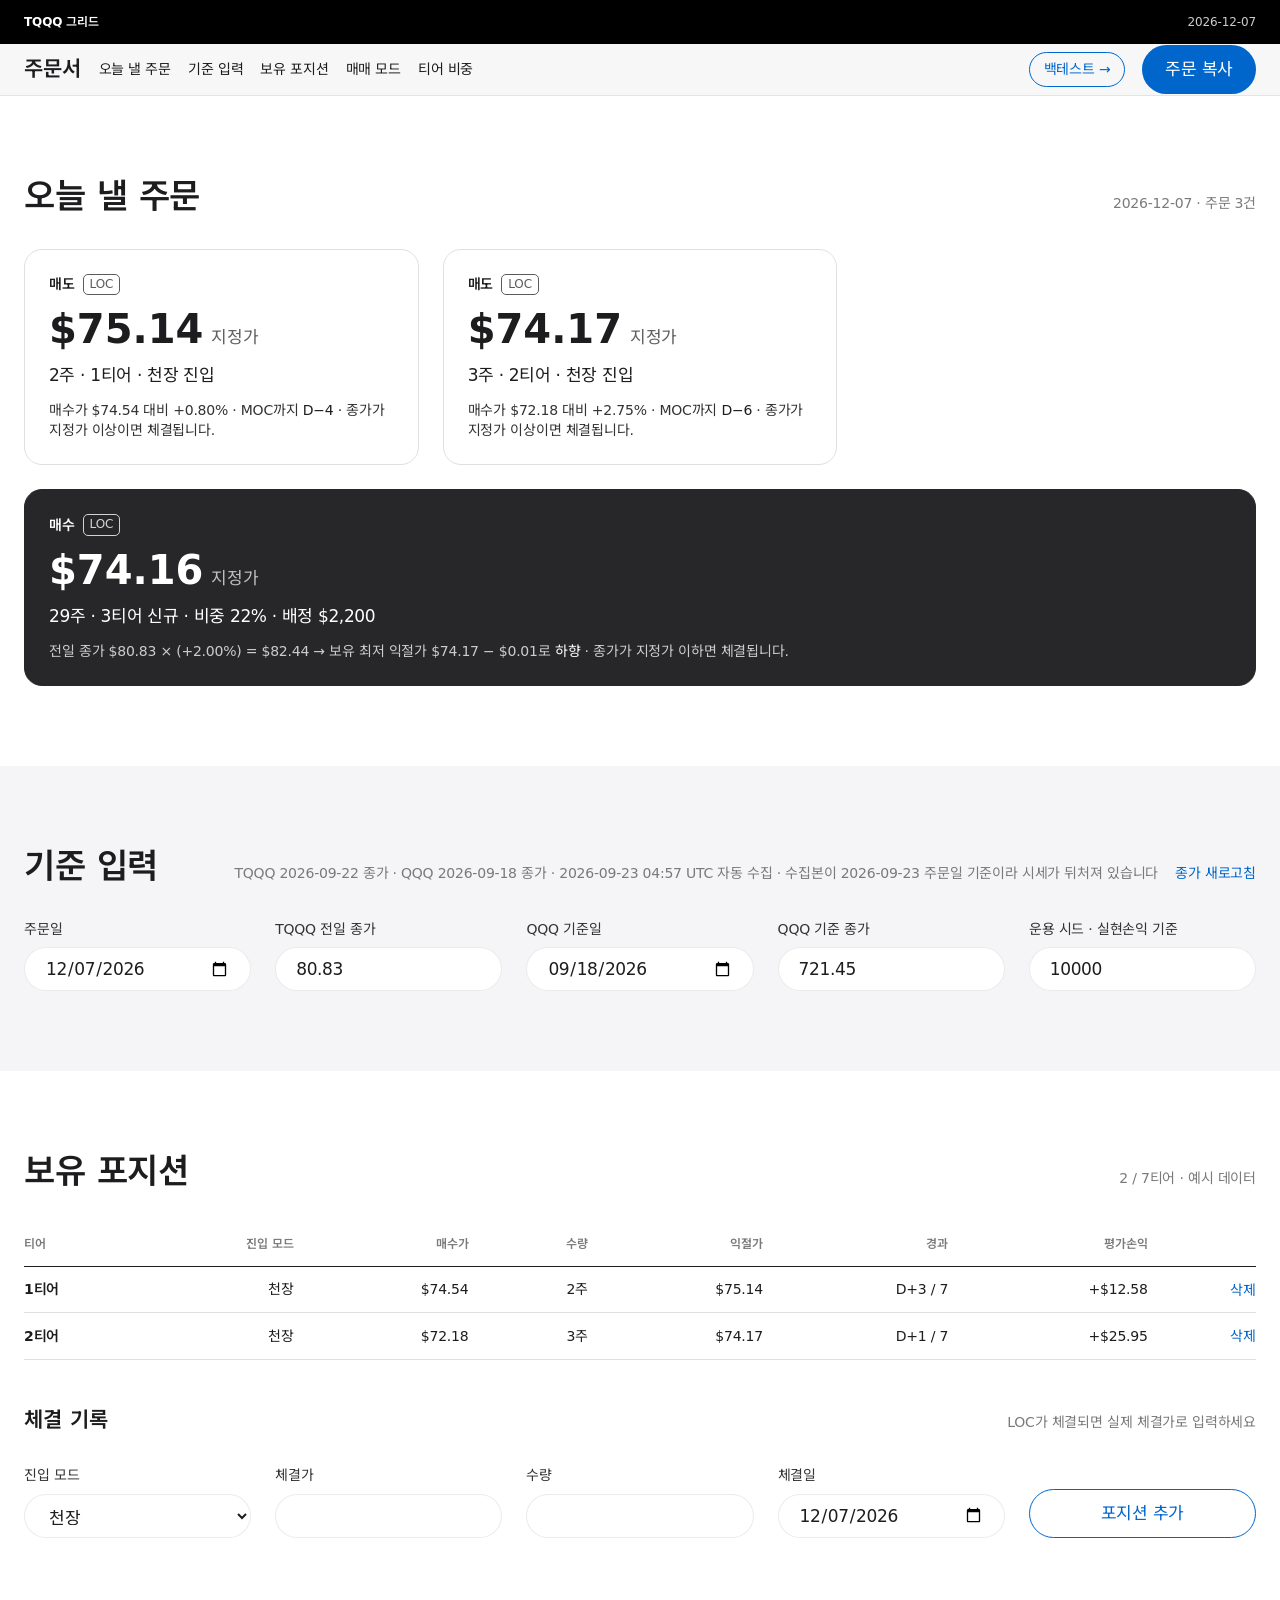
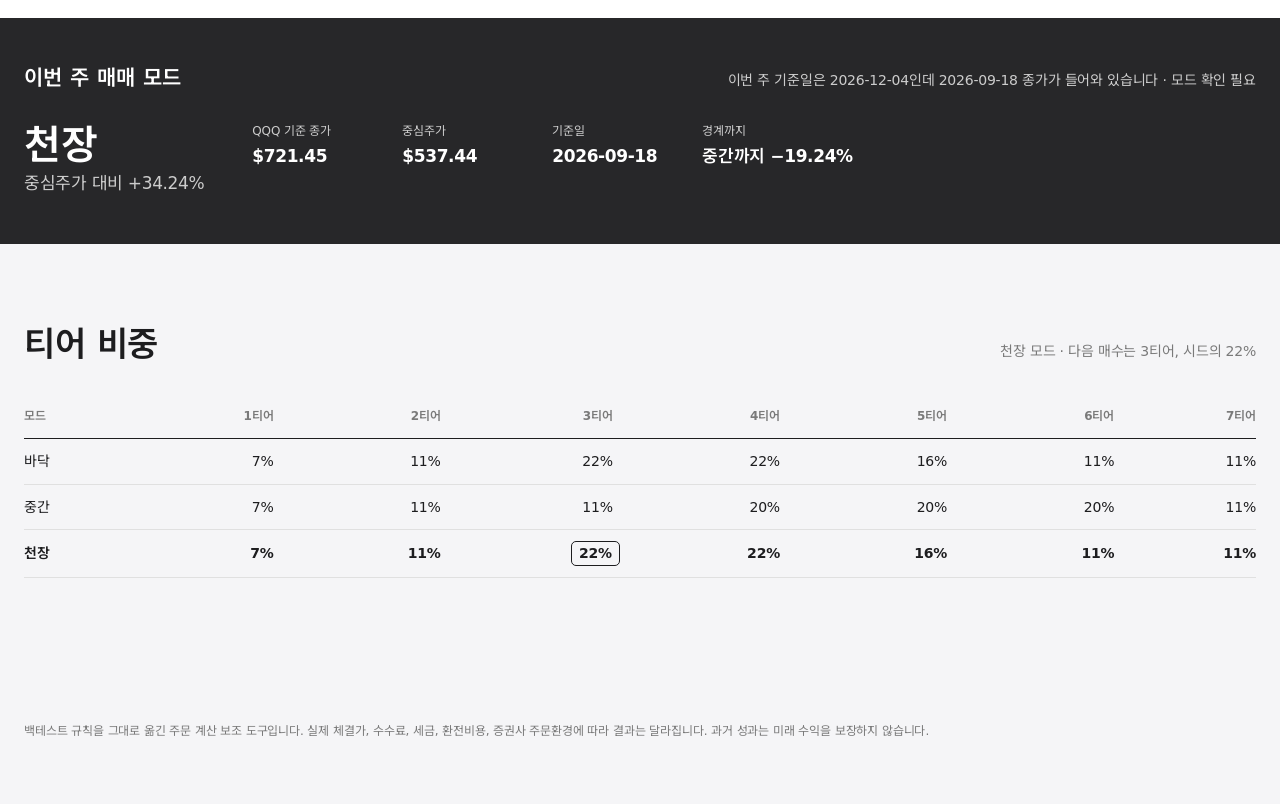
==== commit faddcbd8: "fix(nav): 페이지 이동 버튼을 좁은 화면에서도 보이게 한다 주문서↔백테스트 링크를 .sub-nav .links 안에 두었는데, 이 영역은 833px 이하에서 통째로 disp" ====
--- a/index.html
+++ b/index.html
@@ -17,7 +17,7 @@
 <link rel="preconnect" href="https://fonts.googleapis.com">
 <link rel="preconnect" href="https://fonts.gstatic.com" crossorigin>
 <link rel="stylesheet" href="https://fonts.googleapis.com/css2?family=Inter:wght@300;400;600;700&family=Noto+Sans+KR:wght@300;400;600;700&display=swap">
-<link rel="stylesheet" href="assets/site.css">
+<link rel="stylesheet" href="assets/site.css?v=2">
 </head>
 <body>
 <div class="navstack">
@@ -34,8 +34,8 @@
       <a href="#positions">보유 포지션</a>
       <a href="#mode">매매 모드</a>
       <a href="#weights">티어 비중</a>
-      <a href="backtest.html" id="nav-bt">백테스트</a>
     </span>
+    <a class="navswitch" href="backtest.html" id="nav-bt">백테스트 →</a>
     <button class="btn-primary" id="btn-copy" type="button">주문 복사</button>
   </div>
 </div>
--- a/assets/site.css
+++ b/assets/site.css
@@ -78,6 +78,14 @@
 .sub-nav .links a{font-size:14px;font-weight:400;letter-spacing:-.224px;
   color:var(--ink);text-decoration:none;white-space:nowrap}
 .sub-nav .links a:hover{color:var(--primary)}
+/* 페이지 이동 버튼 — .links 는 좁은 화면에서 숨으므로 그 바깥에 둔다 */
+.sub-nav .navswitch{margin-left:auto;display:inline-flex;align-items:center;
+  font-family:var(--text);font-size:14px;font-weight:400;line-height:1.29;
+  letter-spacing:-.224px;color:var(--primary);text-decoration:none;white-space:nowrap;
+  border:1px solid var(--primary);border-radius:var(--r-pill);padding:7px 14px}
+.sub-nav .navswitch:hover{background:var(--primary);color:#ffffff}
+.sub-nav .navswitch:active{transform:scale(.95)}
+.sub-nav .navswitch:focus-visible{outline:2px solid var(--primary-focus);outline-offset:2px}
 @media (max-width:833px){
   .sub-nav .links{display:none}
   .sub-nav{gap:var(--s-sm)}
@@ -239,4 +247,5 @@
   font-size:14px;letter-spacing:-.224px;opacity:0;pointer-events:none;transition:opacity .18s;z-index:60}
 .toast.on{opacity:1}
 @media (prefers-reduced-motion:reduce){*{transition:none!important}
-  .btn-primary:active,.btn-ghost:active,.btn-utility:active,.link-btn:active{transform:none}}
+  .btn-primary:active,.btn-ghost:active,.btn-utility:active,.link-btn:active{transform:none}
+  .sub-nav .navswitch:active{transform:none}}
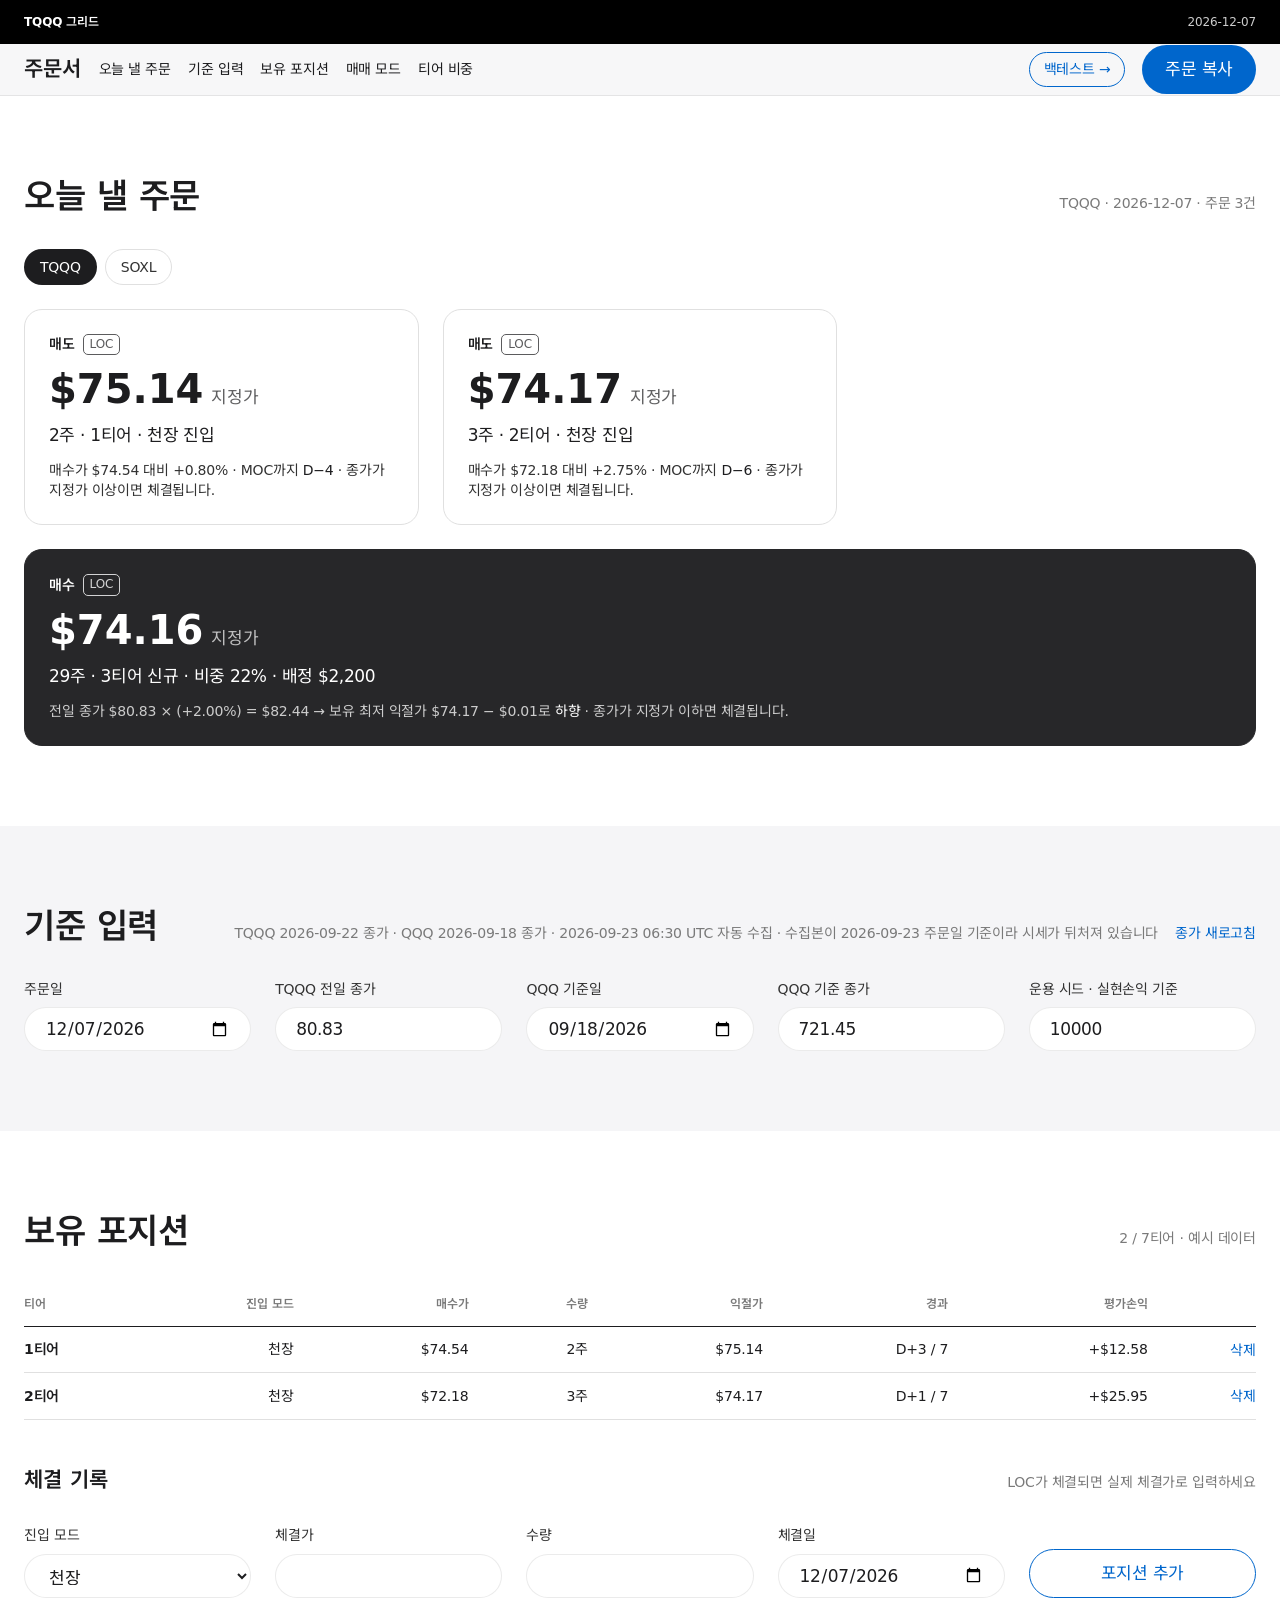
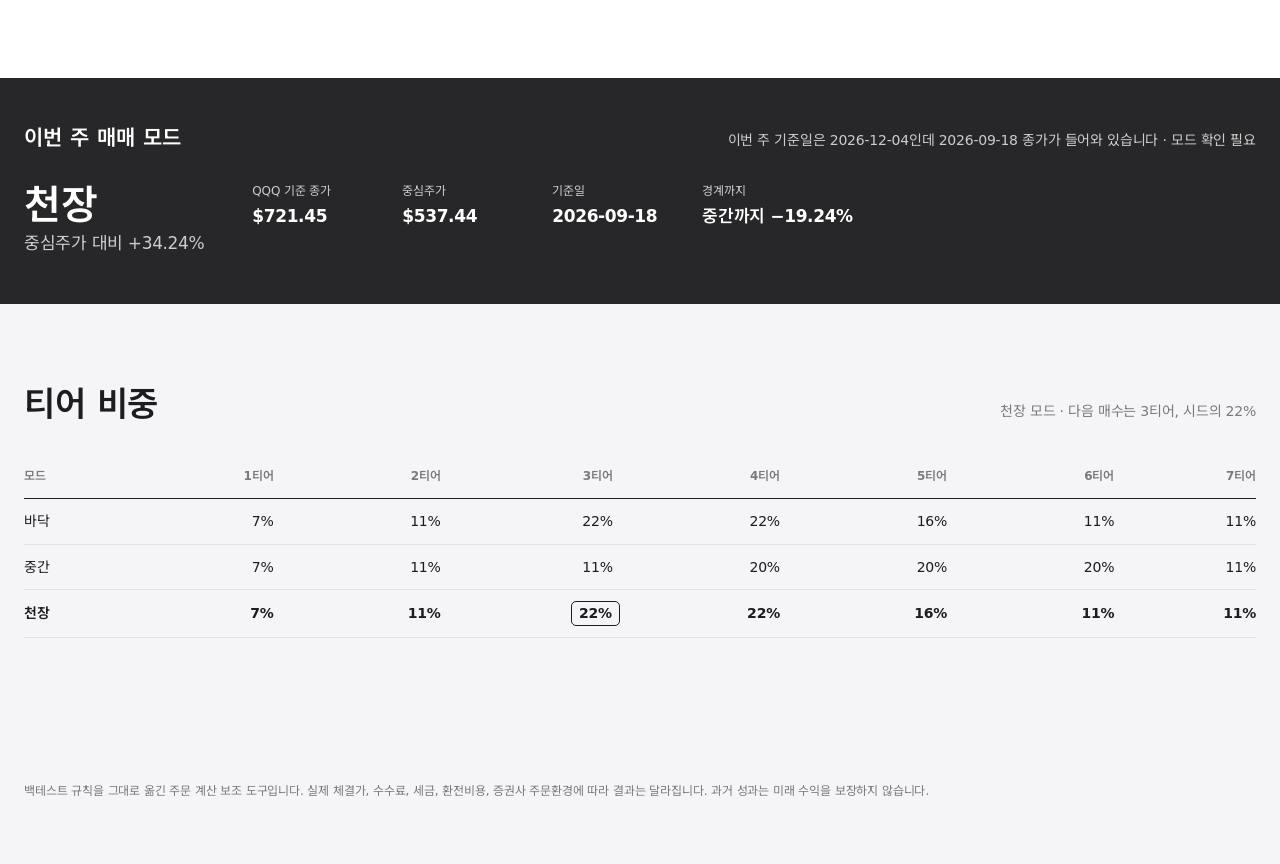
==== commit b5bac40b: "feat(order): 주문서에 SOXL 을 넣고 종목별 장부를 만든다 백테스트와 같은 선택을 주문서에도 둔다. 모드는 QQQ 중심주가로 판정하니 공통이고, 전일 종가·시드·포지션" ====
--- a/index.html
+++ b/index.html
@@ -17,7 +17,7 @@
 <link rel="preconnect" href="https://fonts.googleapis.com">
 <link rel="preconnect" href="https://fonts.gstatic.com" crossorigin>
 <link rel="stylesheet" href="https://fonts.googleapis.com/css2?family=Inter:wght@300;400;600;700&family=Noto+Sans+KR:wght@300;400;600;700&display=swap">
-<link rel="stylesheet" href="assets/site.css?v=2">
+<link rel="stylesheet" href="assets/site.css?v=3">
 </head>
 <body>
 <div class="navstack">
@@ -47,6 +47,7 @@
       <h2>오늘 낼 주문</h2>
       <span class="meta" id="order-meta"></span>
     </div>
+    <div class="seg" id="tickers" role="group" aria-label="종목 선택"></div>
     <div class="orders" id="order-cards"></div>
   </div>
 </section>
@@ -65,7 +66,7 @@
         <input type="date" id="f-date">
       </div>
       <div class="field">
-        <label for="f-prev">TQQQ 전일 종가</label>
+        <label for="f-prev"><span id="lbl-prev">TQQQ</span> 전일 종가</label>
         <input type="number" id="f-prev" step="0.01" min="0" inputmode="decimal">
       </div>
       <div class="field">
@@ -181,12 +182,25 @@
 'use strict';
 
 /* ── 전략 상수 (engine.py와 동일) ────────────────────────── */
-var P = {
-  bottom:{ ko:'바닥', buy:0.050, tp:0.1100, moc:50, w:[.07,.11,.22,.22,.16,.11,.11] },
-  middle:{ ko:'중간', buy:0.015, tp:0.0125, moc:50, w:[.07,.11,.11,.20,.20,.20,.11] },
-  top:   { ko:'천장', buy:0.020, tp:0.0275, moc:7,  w:[.07,.11,.22,.22,.16,.11,.11],
-           buy1:-0.0165, tp1:0.008 }
+/* 종목별 격자 파라미터. 모드 판정(QQQ 중심주가)은 종목과 무관하므로
+   티어 비중과 매수 제한 규칙은 공통이고 매수폭·익절폭·MOC 만 갈린다. */
+var PARAMS = {
+  tqqq:{
+    bottom:{ ko:'바닥', buy:0.050, tp:0.1100, moc:50, w:[.07,.11,.22,.22,.16,.11,.11] },
+    middle:{ ko:'중간', buy:0.015, tp:0.0125, moc:50, w:[.07,.11,.11,.20,.20,.20,.11] },
+    top:   { ko:'천장', buy:0.020, tp:0.0275, moc:7,  w:[.07,.11,.22,.22,.16,.11,.11],
+             buy1:-0.0165, tp1:0.008 }
+  },
+  soxl:{
+    bottom:{ ko:'바닥', buy:0.040, tp:0.0400, moc:50, w:[.07,.11,.22,.22,.16,.11,.11] },
+    middle:{ ko:'중간', buy:0.020, tp:0.0050, moc:50, w:[.07,.11,.11,.20,.20,.20,.11] },
+    top:   { ko:'천장', buy:0.020, tp:0.0250, moc:7,  w:[.07,.11,.22,.22,.16,.11,.11],
+             buy1:-0.0070, tp1:0.008 }
+  }
 };
+var TICKERS = ['tqqq','soxl'];
+var TNAME = { tqqq:'TQQQ', soxl:'SOXL' };
+var P = PARAMS.tqqq;                    // 현재 종목 파라미터
 /* 모드는 표면으로 말한다 — 바닥 화이트 · 중간 파치먼트 · 천장 다크 */
 var SURFACE = { bottom:'tile-light', middle:'tile-parchment', top:'tile-dark' };
 var MAX_TIER = 7;
@@ -270,7 +284,12 @@
 
 /* ── 상태 ────────────────────────────────────────────────── */
 var today = parseISO(currentOrderDate());
+function emptyBook(){ return { prevClose:0, seed:10000, positions:[], seeded:false }; }
+
+/* 활성 종목의 장부는 state 에 펼쳐 두고, 나머지는 state.books 에 보관한다.
+   전일 종가·시드·포지션은 종목마다 따로, 주문일과 QQQ 기준값은 공통이다. */
 var state = {
+  ticker: 'tqqq',
   orderDate: iso(today),
   prevClose: 73.06,
   qqqDate: '2026-08-11',
@@ -280,25 +299,47 @@
     { id:'ex1', tier:1, mode:'top', price:74.54, qty:2, date:iso(backTradingDays(today,3)) },
     { id:'ex2', tier:2, mode:'top', price:72.18, qty:3, date:iso(backTradingDays(today,1)) }
   ],
-  seeded: true
+  seeded: true,
+  books: { soxl: emptyBook() }
 };
+function liveBook(){
+  return { prevClose:state.prevClose, seed:state.seed,
+           positions:state.positions, seeded:state.seeded };
+}
 
 /* ── 저장 ────────────────────────────────────────────────── */
 var db=null, saveTimer=null, inflight=false, again=false;
 function persistable(){
-  return { orderDate:state.orderDate, prevClose:state.prevClose, qqqDate:state.qqqDate,
-           qqqClose:state.qqqClose, seed:state.seed, positions:state.positions, seeded:false };
+  var books={};
+  TICKERS.forEach(function(tk){
+    var b = (tk===state.ticker) ? liveBook() : (state.books[tk]||emptyBook());
+    books[tk] = { prevClose:b.prevClose, seed:b.seed, positions:b.positions, seeded:false };
+  });
+  return { v:2, ticker:state.ticker, orderDate:state.orderDate,
+           qqqDate:state.qqqDate, qqqClose:state.qqqClose, books:books };
 }
 function adopt(d){
   if(!d||typeof d!=='object') return;
   // 저장된 주문일이 이미 지난 날짜면 버리고 오늘 기준으로 다시 잡는다
   if(d.orderDate && d.orderDate>=currentOrderDate()) state.orderDate=d.orderDate;
-  if(d.prevClose!=null) state.prevClose=+d.prevClose;
   if(d.qqqDate) state.qqqDate=d.qqqDate;
   if(d.qqqClose!=null) state.qqqClose=+d.qqqClose;
-  if(d.seed!=null) state.seed=+d.seed;
-  if(Array.isArray(d.positions)) state.positions=d.positions;
-  state.seeded=false;
+
+  // v1 저장본은 종목 구분이 없었다 — 통째로 TQQQ 장부로 넘긴다
+  var books = d.books || { tqqq:{ prevClose:d.prevClose, seed:d.seed, positions:d.positions } };
+  var tk = (d.ticker && PARAMS[d.ticker]) ? d.ticker : 'tqqq';
+  state.ticker=tk; P=PARAMS[tk]; state.books={};
+  TICKERS.forEach(function(k){
+    var b=books[k]||{};
+    var book={ prevClose:(b.prevClose!=null?+b.prevClose:0),
+               seed:(b.seed!=null?+b.seed:10000),
+               positions:Array.isArray(b.positions)?b.positions:[],
+               seeded:false };
+    if(k===tk){
+      state.prevClose=book.prevClose; state.seed=book.seed;
+      state.positions=book.positions; state.seeded=false;
+    } else state.books[k]=book;
+  });
 }
 function save(){
   try{ localStorage.setItem('tqqq-grid-book', JSON.stringify(persistable())); }catch(e){}
@@ -320,7 +361,7 @@
     if(!d) return;
     db=d;
     return d.doc('book/state').get().then(function(snap){
-      if(snap&&snap.exists){ adopt(snap.data()); syncInputs(); render(); }
+      if(snap&&snap.exists){ adopt(snap.data()); markTicker(); syncInputs(); render(); }
       else if(local){ save(); }
     });
   })['catch'](function(){});
@@ -336,17 +377,33 @@
   return d.getUTCFullYear()+'-'+p(d.getUTCMonth()+1)+'-'+p(d.getUTCDate())+' '+
          p(d.getUTCHours())+':'+p(d.getUTCMinutes())+' UTC';
 }
+function setPrev(tk,v){
+  if(!(v>0)) return;
+  if(tk===state.ticker){ state.prevClose=v; return; }
+  if(!state.books[tk]) state.books[tk]=emptyBook();
+  state.books[tk].prevClose=v;
+}
 function applyFeed(d){
   if(!d||!d.tqqq||!d.qqq_week) throw new Error('bad feed');
-  state.prevClose=+d.tqqq.close;
+  setPrev('tqqq', +d.tqqq.close);
+  if(d.soxl) setPrev('soxl', +d.soxl.close);
   state.qqqClose=+d.qqq_week.close;
   state.qqqDate=d.qqq_week.date;
   if(d.order_date && d.order_date>state.orderDate){
     state.orderDate=d.order_date; $('a-date').value=d.order_date;
   }
-  syncInputs(); render();
+  lastFeed=d;
+  syncInputs(); render(); feedMeta();
+}
+/* 수집 문구는 보고 있는 종목 기준으로 쓴다 — 종목을 바꾸면 다시 그린다 */
+var lastFeed=null;
+function feedMeta(){
+  var d=lastFeed; if(!d) return;
+  var mine=d[state.ticker];
   $('feed-meta').textContent =
-    'TQQQ '+d.tqqq.date+' 종가 · QQQ '+d.qqq_week.date+' 종가 · '+
+    (mine ? TNAME[state.ticker]+' '+mine.date+' 종가'
+          : TNAME[state.ticker]+' 종가가 수집본에 없습니다 — 직접 입력하세요')+
+    ' · QQQ '+d.qqq_week.date+' 종가 · '+
     utcLabel(d.updated)+' 자동 수집'+(d.partial?' · 장중 시세이니 주의하세요':'')+
     ((d.order_date&&d.order_date<state.orderDate)
       ? ' · 수집본이 '+d.order_date+' 주문일 기준이라 시세가 뒤처져 있습니다'
@@ -398,6 +455,9 @@
     } else if(mode==='top' && list.some(function(it){return it.due;})){
       buy={ k:'halt', head:'신규 매수 없음',
         why:'천장 모드에서 당일 MOC 강제청산 예정 포지션이 있습니다. 방법론 §6.3에 따라 신규 매수를 내지 않습니다.' };
+    } else if(!(state.prevClose>0)){
+      buy={ k:'halt', head:'신규 매수 없음',
+        why:TNAME[state.ticker]+' 전일 종가가 없습니다. 종가를 새로고침하거나 직접 입력하세요.' };
     } else {
       var rate=buyRateOf(mode,tier);
       var base=floorCent(state.prevClose*(1+rate));
@@ -436,7 +496,7 @@
   $('weights').className='tile '+(c.mode==='middle'?'tile-light':'tile-parchment');
   $('nav-date').textContent=state.orderDate;
   // 백테스트로 넘어갈 때 지금 시드를 들고 간다
-  $('nav-bt').href='backtest.html?seed='+state.seed;
+  $('nav-bt').href='backtest.html?t='+state.ticker+'&seed='+state.seed;
 
   if(c.mode){
     $('mode-word').textContent=P[c.mode].ko;
@@ -471,7 +531,8 @@
     c.orders.forEach(function(o){ wrap.insertAdjacentHTML('beforeend', card(o)); });
   }
   var live=c.orders.filter(function(o){return o.k!=='halt';}).length;
-  $('order-meta').textContent = state.orderDate+' · 주문 '+live+'건';
+  $('order-meta').textContent =
+    TNAME[state.ticker]+' · '+state.orderDate+' · 주문 '+live+'건';
 
   /* 포지션 */
   var tb=$('pos-body'); tb.innerHTML='';
@@ -545,7 +606,27 @@
 }
 
 /* ── 입력 ────────────────────────────────────────────────── */
+function markTicker(){
+  var kids=$('tickers').children;
+  for(var i=0;i<kids.length;i++)
+    kids[i].setAttribute('aria-pressed',
+      kids[i].getAttribute('data-t')===state.ticker?'true':'false');
+}
+function activate(tk){
+  if(tk===state.ticker||!PARAMS[tk]) return;
+  state.books[state.ticker]=liveBook();          // 현재 장부를 넣어 두고
+  var b=state.books[tk]||emptyBook();            // 새 종목 장부를 꺼낸다
+  delete state.books[tk];
+  state.ticker=tk; P=PARAMS[tk];
+  state.prevClose=b.prevClose; state.seed=b.seed;
+  state.positions=b.positions; state.seeded=!!b.seeded;
+  modeTouched=false;
+  markTicker(); syncInputs(); $('a-date').value=state.orderDate;
+  save(); render(); feedMeta();
+  toast(TNAME[tk]+' 장부로 바꿨습니다');
+}
 function syncInputs(){
+  $('lbl-prev').textContent=TNAME[state.ticker];
   $('f-date').value=state.orderDate;
   $('f-prev').value=state.prevClose;
   $('f-qqqd').value=state.qqqDate;
@@ -584,7 +665,8 @@
 
 $('btn-copy').addEventListener('click',function(){
   var c=window.__c; if(!c) return;
-  var L=['TQQQ 그리드 주문 — '+state.orderDate+' / '+(c.mode?P[c.mode].ko+' 모드':'모드 미확정')];
+  var L=[TNAME[state.ticker]+' 그리드 주문 — '+state.orderDate+' / '+
+         (c.mode?P[c.mode].ko+' 모드':'모드 미확정')];
   if(c.mode) L.push('QQQ '+usd(state.qqqClose)+' · 중심주가 '+usd(c.center)+' · 괴리율 '+pct(c.dev));
   L.push('');
   c.orders.forEach(function(o){
@@ -616,6 +698,14 @@
   tt=setTimeout(function(){ t.classList.remove('on'); },1900);
 }
 
+TICKERS.forEach(function(tk){
+  var b=document.createElement('button');
+  b.type='button'; b.textContent=TNAME[tk];
+  b.setAttribute('data-t',tk); b.setAttribute('aria-pressed',tk===state.ticker?'true':'false');
+  b.addEventListener('click',function(){ activate(tk); });
+  $('tickers').appendChild(b);
+});
+
 $('btn-reload').addEventListener('click',function(){ loadFeed(true); });
 
 /* 탭을 열어둔 사이 날짜가 넘어가면 주문일을 따라 올린다. */
@@ -631,6 +721,7 @@
 });
 
 $('a-date').value=state.orderDate;
+markTicker();
 syncInputs();
 render();
 loadFeed(false);
--- a/assets/site.css
+++ b/assets/site.css
@@ -78,6 +78,19 @@
 .sub-nav .links a{font-size:14px;font-weight:400;letter-spacing:-.224px;
   color:var(--ink);text-decoration:none;white-space:nowrap}
 .sub-nav .links a:hover{color:var(--primary)}
+/* 세그먼트 칩 — 종목·기간처럼 서로 배타적인 선택 (주문서·백테스트 공용) */
+.seg{display:flex;flex-wrap:wrap;gap:var(--s-xs);margin-bottom:var(--s-lg)}
+.seg button{appearance:none;background:transparent;border:1px solid var(--hairline);
+  color:var(--ink-muted-80);font-family:var(--text);font-size:14px;line-height:1.29;
+  letter-spacing:-.224px;border-radius:var(--r-pill);padding:8px 15px;cursor:pointer;
+  white-space:nowrap}
+.seg button:hover{color:var(--ink)}
+.seg button[aria-pressed="true"]{background:var(--ink);color:var(--on-dark);
+  border-color:transparent}
+.seg button:active{transform:scale(.95)}
+.seg button:focus-visible{outline:2px solid var(--primary-focus);outline-offset:2px}
+@media (prefers-reduced-motion:reduce){ .seg button:active{transform:none} }
+
 /* 페이지 이동 버튼 — .links 는 좁은 화면에서 숨으므로 그 바깥에 둔다 */
 .sub-nav .navswitch{margin-left:auto;display:inline-flex;align-items:center;
   font-family:var(--text);font-size:14px;font-weight:400;line-height:1.29;
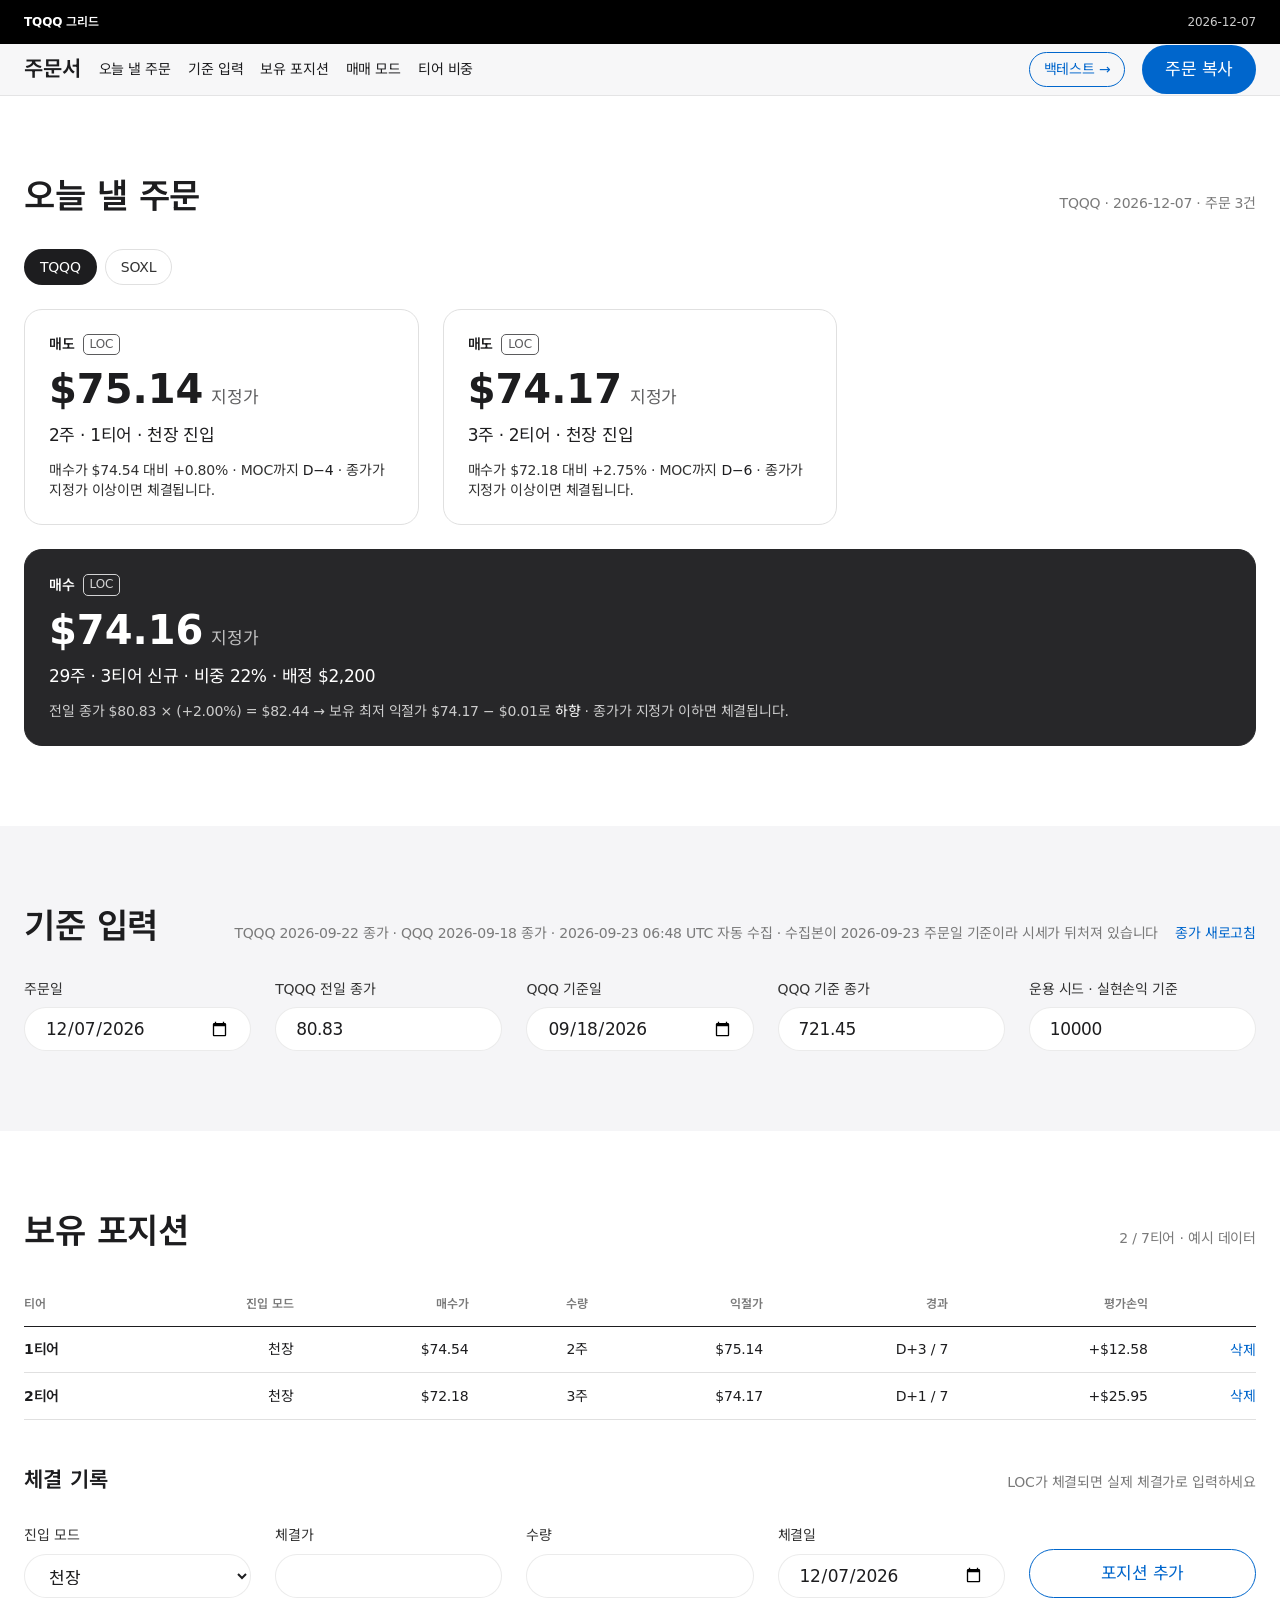
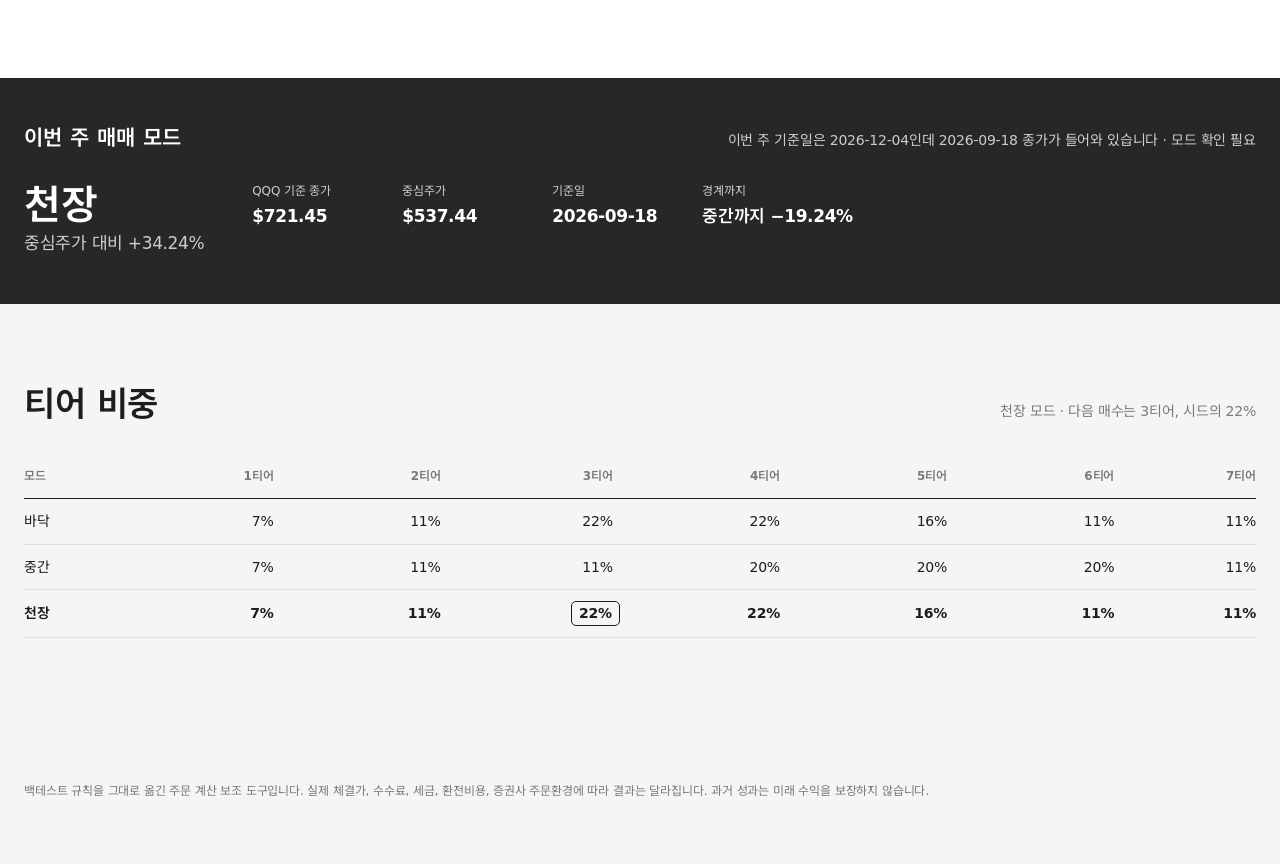
==== commit 3e0ad0ff: "fix(mobile): 좁은 화면에서 잘리던 표 세 곳을 고친다 375px 에서 요소를 전수 측정해 화면 밖으로 나가는 것을 찾았다.  - 티어 비중표가 378px 라 343px " ====
--- a/index.html
+++ b/index.html
@@ -17,7 +17,7 @@
 <link rel="preconnect" href="https://fonts.googleapis.com">
 <link rel="preconnect" href="https://fonts.gstatic.com" crossorigin>
 <link rel="stylesheet" href="https://fonts.googleapis.com/css2?family=Inter:wght@300;400;600;700&family=Noto+Sans+KR:wght@300;400;600;700&display=swap">
-<link rel="stylesheet" href="assets/site.css?v=3">
+<link rel="stylesheet" href="assets/site.css?v=4">
 </head>
 <body>
 <div class="navstack">
@@ -563,7 +563,7 @@
 }
 function renderWeights(c){
   var head='<th>모드</th>', i;
-  for(i=1;i<=MAX_TIER;i++) head+='<th>'+i+'티어</th>';
+  for(i=1;i<=MAX_TIER;i++) head+='<th>'+i+'<span class="tierword">티어</span></th>';
   $('weight-head').innerHTML=head;
 
   var nt=state.positions.length+1, body='';
--- a/assets/site.css
+++ b/assets/site.css
@@ -222,25 +222,28 @@
 
 /* ── 모바일: 포지션 표를 카드로 전환 ─────────────────────── */
 @media (max-width:640px){
-  .postable thead{display:none}
-  .postable tbody tr{
+  .postable thead,.cardtable thead{display:none}
+  .postable tbody tr,.cardtable tbody tr{
     display:grid;grid-template-columns:repeat(2,minmax(0,1fr));
     gap:var(--s-sm) var(--s-md);
     border:1px solid var(--hairline);border-radius:var(--r-lg);
     padding:var(--s-md);margin-bottom:var(--s-sm)}
-  .postable td{display:flex;flex-direction:column;gap:2px;
+  .postable td,.cardtable td{display:flex;flex-direction:column;gap:2px;
     border:none;padding:0;text-align:left;white-space:nowrap;min-width:0}
-  .postable td::before{content:attr(data-l);
+  .postable td::before,.cardtable td::before{content:attr(data-l);
     font-size:12px;font-weight:400;line-height:1.3;letter-spacing:-.12px;
     color:var(--ink-muted-48)}
   .postable td.act{grid-column:1/-1;flex-direction:row;justify-content:flex-end}
   .postable td.act::before{content:none}
-  .postable tbody tr:last-child td{border:none}
+  .postable tbody tr:last-child td,.cardtable tbody tr:last-child td{border:none}
   .postable .link-btn{min-height:44px;display:inline-flex;align-items:center;
     padding-inline:var(--s-sm)}
-  /* 티어 비중표: 좁은 화면에서 폭 줄이기 */
+  /* 티어 비중표: 좁은 화면에서는 '티어' 글자를 접어 7열을 다 보인다 */
   .wtable th,.wtable td{padding:var(--s-xs) var(--s-xs);font-size:13px}
   .wtable th:first-child,.wtable td:first-child{padding-left:0}
+  .wtable .tierword{display:none}
+  /* 모드 타일: 좁으면 지표를 아랫줄 전체로 내린다 */
+  .moderow .facts{flex-basis:100%}
   .orders{gap:var(--s-md)}
 }
 
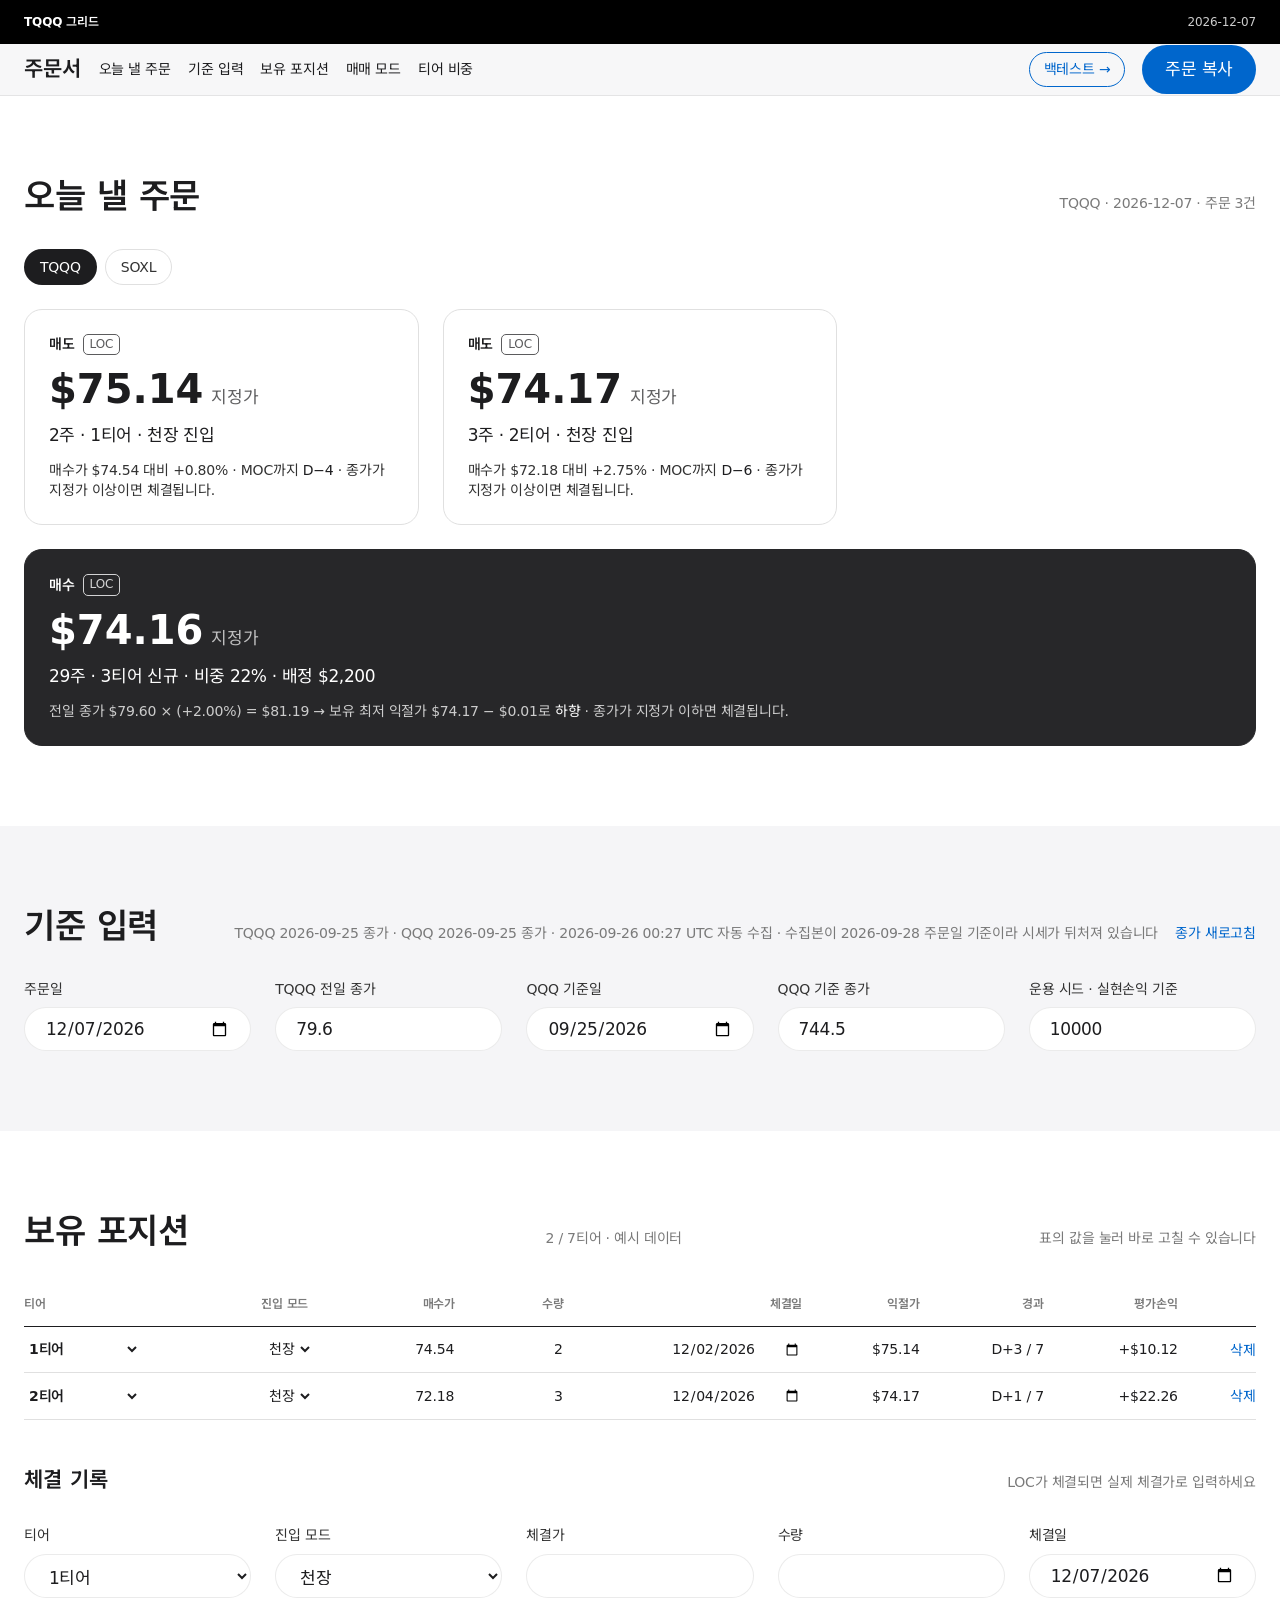
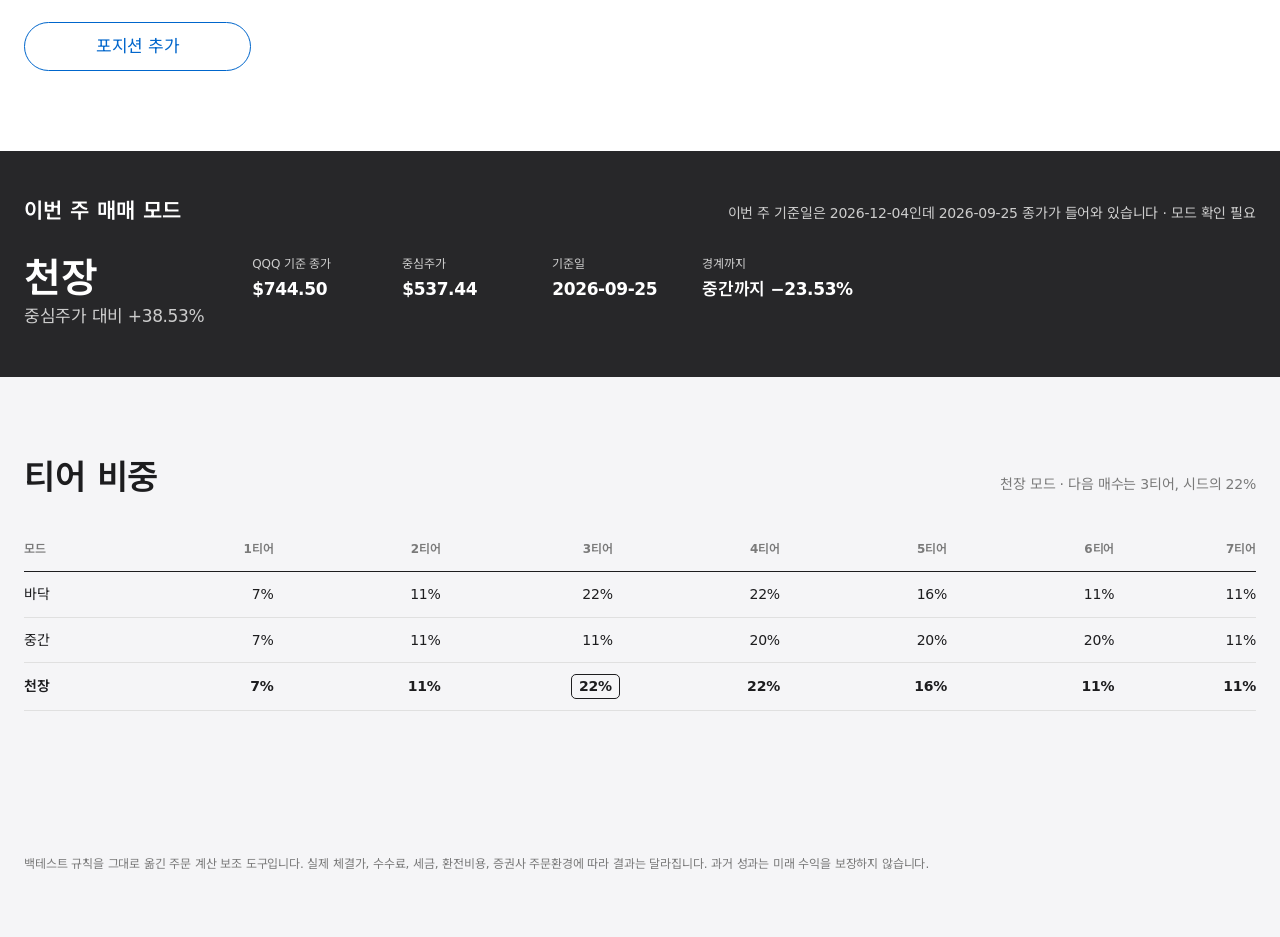
==== commit 1491b896: "feat(order): 포지션의 티어와 체결 내역을 주문서에서 직접 고친다 티어가 보유 개수+1 로 자동으로만 매겨져, 손으로 채워 넣은 장부가 실제와 어긋나도 되돌릴 방법이 없었" ====
--- a/index.html
+++ b/index.html
@@ -17,7 +17,7 @@
 <link rel="preconnect" href="https://fonts.googleapis.com">
 <link rel="preconnect" href="https://fonts.gstatic.com" crossorigin>
 <link rel="stylesheet" href="https://fonts.googleapis.com/css2?family=Inter:wght@300;400;600;700&family=Noto+Sans+KR:wght@300;400;600;700&display=swap">
-<link rel="stylesheet" href="assets/site.css?v=4">
+<link rel="stylesheet" href="assets/site.css?v=5">
 </head>
 <body>
 <div class="navstack">
@@ -91,11 +91,12 @@
     <div class="sec-head">
       <h2>보유 포지션</h2>
       <span class="meta" id="pos-meta"></span>
+      <span class="meta">표의 값을 눌러 바로 고칠 수 있습니다</span>
     </div>
     <div class="tblwrap">
       <table class="postable">
         <thead><tr>
-          <th>티어</th><th>진입 모드</th><th>매수가</th><th>수량</th>
+          <th>티어</th><th>진입 모드</th><th>매수가</th><th>수량</th><th>체결일</th>
           <th>익절가</th><th>경과</th><th>평가손익</th><th></th>
         </tr></thead>
         <tbody id="pos-body"></tbody>
@@ -108,6 +109,10 @@
       <span class="meta">LOC가 체결되면 실제 체결가로 입력하세요</span>
     </div>
     <div class="formgrid">
+      <div class="field">
+        <label for="a-tier">티어</label>
+        <select id="a-tier"></select>
+      </div>
       <div class="field">
         <label for="a-mode">진입 모드</label>
         <select id="a-mode">
@@ -307,6 +312,34 @@
            positions:state.positions, seeded:state.seeded };
 }
 
+/* 티어는 직접 입력할 수 있으므로 '보유 개수+1'이 아니라 실제로 비어 있는
+   자리를 기준으로 삼는다. 1~7티어를 순서대로 채우면 결과는 종전과 같다. */
+var idSeq=0;
+function newId(){ return 'p'+Date.now().toString(36)+'-'+(++idSeq).toString(36); }
+function heldTiers(){
+  var s={}; state.positions.forEach(function(p){ s[p.tier]=true; }); return s;
+}
+function nextTier(){
+  var s=heldTiers(), t;
+  for(t=1;t<=MAX_TIER;t++) if(!s[t]) return t;
+  return null;                                   // 7티어 만재
+}
+/* 저장본·수기 입력이 섞여도 티어는 1~7 안에서 서로 겹치지 않게 정돈한다. */
+function normalizePositions(list){
+  var used={}, seen={}, out=[];
+  (list||[]).forEach(function(p){
+    if(!p||typeof p!=='object') return;
+    if(!p.id||seen[p.id]) p.id=newId();       // 행을 하나씩 다루려면 id가 겹치면 안 된다
+    seen[p.id]=true;
+    var t=Math.floor(+p.tier);
+    if(!(t>=1&&t<=MAX_TIER)||used[t]){ t=0;
+      for(var i=1;i<=MAX_TIER;i++) if(!used[i]){ t=i; break; } }
+    if(!t) return;                               // 자리가 없으면 버린다
+    used[t]=true; p.tier=t; out.push(p);
+  });
+  return out.sort(function(a,b){ return a.tier-b.tier; });
+}
+
 /* ── 저장 ────────────────────────────────────────────────── */
 var db=null, saveTimer=null, inflight=false, again=false;
 function persistable(){
@@ -333,7 +366,7 @@
     var b=books[k]||{};
     var book={ prevClose:(b.prevClose!=null?+b.prevClose:0),
                seed:(b.seed!=null?+b.seed:10000),
-               positions:Array.isArray(b.positions)?b.positions:[],
+               positions:normalizePositions(b.positions),
                seeded:false };
     if(k===tk){
       state.prevClose=book.prevClose; state.seed=book.seed;
@@ -446,10 +479,9 @@
     why:'매수가 '+usd(it.p.price)+' 대비 '+pct(tpRateOf(it.p.mode,it.p.tier))+
         ' · MOC까지 <em>D−'+(it.mocN-it.n)+'</em> · 종가가 지정가 이상이면 체결됩니다.' }); });
 
-  var buy=null, held=state.positions.length;
+  var buy=null, tier=nextTier();
   if(mode){
-    var tier=held+1;
-    if(tier>MAX_TIER){
+    if(tier==null){
       buy={ k:'halt', head:'신규 매수 없음',
         why:'7티어를 모두 보유 중입니다. 익절이나 MOC로 티어가 비워질 때까지 신규 매수를 내지 않습니다.' };
     } else if(mode==='top' && list.some(function(it){return it.due;})){
@@ -486,7 +518,7 @@
 
 /* ── 렌더 ────────────────────────────────────────────────── */
 var $=function(id){ return document.getElementById(id); };
-var modeTouched=false;
+var modeTouched=false, tierTouched=false;
 
 function render(){
   var c=compute();
@@ -534,16 +566,20 @@
   $('order-meta').textContent =
     TNAME[state.ticker]+' · '+state.orderDate+' · 주문 '+live+'건';
 
-  /* 포지션 */
-  var tb=$('pos-body'); tb.innerHTML='';
+  /* 포지션 — 고치는 중이던 칸은 다시 그린 뒤에도 그대로 머무른다 */
+  var tb=$('pos-body'), act=document.activeElement,
+      keepF=(act&&act.getAttribute)?act.getAttribute('data-edit'):null,
+      keepId=keepF?act.getAttribute('data-id'):null;
+  tb.innerHTML='';
   c.list.forEach(function(it){
     var p=it.p, mv=(state.prevClose-p.price)*p.qty;
     tb.insertAdjacentHTML('beforeend',
       '<tr>'+
-      '<td data-l="티어"><span class="tierlabel">'+p.tier+'티어</span></td>'+
-      '<td data-l="진입 모드">'+P[p.mode].ko+'</td>'+
-      '<td data-l="매수가" class="n">'+usd(p.price)+'</td>'+
-      '<td data-l="수량" class="n">'+qtyf(p.qty)+'주</td>'+
+      '<td data-l="티어">'+cellTier(p)+'</td>'+
+      '<td data-l="진입 모드">'+cellMode(p)+'</td>'+
+      '<td data-l="매수가">'+cellNum(p,'price',p.price,'0.01','0','decimal')+'</td>'+
+      '<td data-l="수량">'+cellNum(p,'qty',p.qty,'1','1','numeric')+'</td>'+
+      '<td data-l="체결일">'+cellDate(p)+'</td>'+
       '<td data-l="익절가" class="n">'+usd(it.tp)+'</td>'+
       '<td data-l="경과" class="n'+(it.due?' due-mark':'')+'">'+
         (it.due?'MOC 당일':('D+'+it.n+' / '+it.mocN))+'</td>'+
@@ -551,11 +587,62 @@
       '<td class="act"><button class="link-btn" type="button" data-del="'+esc(p.id)+'">삭제</button></td>'+
       '</tr>');
   });
+  if(keepId){
+    var cells=tb.querySelectorAll('[data-edit]'), ci;
+    for(ci=0;ci<cells.length;ci++)
+      if(cells[ci].getAttribute('data-id')===keepId &&
+         cells[ci].getAttribute('data-edit')===keepF){ cells[ci].focus(); break; }
+  }
   $('pos-empty').hidden = c.list.length>0;
   $('pos-meta').textContent = c.list.length+' / '+MAX_TIER+'티어'+(state.seeded?' · 예시 데이터':'');
   if(!modeTouched && c.mode) $('a-mode').value=c.mode;
+  syncTierOptions();
 
   window.__c=c;
+}
+/* ── 표 안에서 바로 고치기 ──────────────────────────────────
+   보유 포지션의 티어·모드·매수가·수량·체결일을 그 자리에서 고친다.
+   값은 change(포커스를 떠나거나 Enter) 시점에만 반영해 타이핑 중에
+   표가 다시 그려지지 않게 한다. */
+function editAttr(p,f){
+  return ' class="cell-in" data-edit="'+f+'" data-id="'+esc(p.id)+'"';
+}
+function cellTier(p){
+  var used={}, h='', t;
+  state.positions.forEach(function(q){ if(q.id!==p.id) used[q.tier]=true; });
+  for(t=1;t<=MAX_TIER;t++)
+    h+='<option value="'+t+'"'+(used[t]?' disabled':'')+(t===p.tier?' selected':'')+'>'+
+       t+'티어'+(used[t]?' · 보유 중':'')+'</option>';
+  return '<select'+editAttr(p,'tier')+' aria-label="티어">'+h+'</select>';
+}
+function cellMode(p){
+  var h='';
+  ['bottom','middle','top'].forEach(function(m){
+    h+='<option value="'+m+'"'+(m===p.mode?' selected':'')+'>'+P[m].ko+'</option>'; });
+  return '<select'+editAttr(p,'mode')+' aria-label="진입 모드">'+h+'</select>';
+}
+function cellNum(p,f,v,step,min,im){
+  return '<input type="number"'+editAttr(p,f)+' step="'+step+'" min="'+min+'"'+
+         ' inputmode="'+im+'" value="'+esc(v)+'" aria-label="'+(f==='price'?'매수가':'수량')+'">';
+}
+function cellDate(p){
+  return '<input type="date"'+editAttr(p,'date')+' value="'+esc(p.date||'')+'" aria-label="체결일">';
+}
+
+/* 체결 기록의 티어 선택 — 보유 중인 티어는 고를 수 없고, 손대기 전에는
+   다음 매수 티어를 미리 잡아 둔다. */
+function syncTierOptions(){
+  /* 예시 장부는 첫 입력에 통째로 비워지므로 자리를 막지 않고 1티어부터 연다 */
+  var sel=$('a-tier'), held=state.seeded?{}:heldTiers(),
+      dflt=state.seeded?1:nextTier(),
+      want=tierTouched?Math.floor(+sel.value):dflt, h='', t;
+  if(!(want>=1&&want<=MAX_TIER)||held[want]){ want=dflt; tierTouched=false; }
+  for(t=1;t<=MAX_TIER;t++)
+    h+='<option value="'+t+'"'+(held[t]?' disabled':'')+(t===want?' selected':'')+'>'+
+       t+'티어'+(held[t]?' · 보유 중':'')+'</option>';
+  sel.innerHTML=h;
+  sel.value=(want==null?'':String(want));
+  sel.disabled=(want==null);
 }
 function f(k,v,dark){
   return '<div><dt class="'+(dark?'on-dark-muted':'muted')+'">'+esc(k)+
@@ -566,7 +653,7 @@
   for(i=1;i<=MAX_TIER;i++) head+='<th>'+i+'<span class="tierword">티어</span></th>';
   $('weight-head').innerHTML=head;
 
-  var nt=state.positions.length+1, body='';
+  var nt=nextTier()||MAX_TIER+1, body='';
   ['bottom','middle','top'].forEach(function(m){
     var on=(m===c.mode);
     body+='<tr'+(on?' class="wrow-on"':'')+'><td>'+P[m].ko+'</td>';
@@ -620,7 +707,7 @@
   state.ticker=tk; P=PARAMS[tk];
   state.prevClose=b.prevClose; state.seed=b.seed;
   state.positions=b.positions; state.seeded=!!b.seeded;
-  modeTouched=false;
+  modeTouched=false; tierTouched=false;
   markTicker(); syncInputs(); $('a-date').value=state.orderDate;
   save(); render(); feedMeta();
   toast(TNAME[tk]+' 장부로 바꿨습니다');
@@ -643,24 +730,62 @@
 bind('f-qqqd','qqqDate',false);   bind('f-qqq','qqqClose',true);
 bind('f-seed','seed',true);
 $('a-mode').addEventListener('change',function(){ modeTouched=true; });
+$('a-tier').addEventListener('change',function(){ tierTouched=true; });
+
+/* 표 안의 수정 — 값이 규칙에 맞지 않으면 손대지 않고 되돌린다. */
+$('pos-body').addEventListener('change',function(e){
+  var el=e.target, f=el.getAttribute&&el.getAttribute('data-edit');
+  if(!f) return;
+  var id=el.getAttribute('data-id'), p=null, v=el.value, msg=null, x;
+  state.positions.forEach(function(q){ if(q.id===id) p=q; });
+  if(!p) return;
+
+  if(f==='tier'){
+    x=Math.floor(+v);
+    if(!(x>=1&&x<=MAX_TIER)) msg='티어는 1~7 사이입니다';
+    else if(state.positions.some(function(q){ return q!==p && q.tier===x; }))
+      msg=x+'티어는 이미 보유 중입니다';
+    else p.tier=x;
+  } else if(f==='mode'){
+    if(!P[v]) msg='진입 모드를 확인하세요'; else p.mode=v;
+  } else if(f==='price'){
+    x=+v;
+    if(!(x>0)) msg='매수가는 0보다 커야 합니다'; else p.price=x;
+  } else if(f==='qty'){
+    x=Math.floor(+v);
+    if(!(x>0)) msg='수량은 1주 이상이어야 합니다'; else p.qty=x;
+  } else if(f==='date'){
+    if(!v||isNaN(parseISO(v).getTime())) msg='체결일을 확인하세요'; else p.date=v;
+  }
+
+  if(msg){ toast(msg+' — 되돌렸습니다'); render(); return; }
+  state.seeded=false;                        // 손을 댔으면 더는 예시가 아니다
+  state.positions.sort(function(a,b){ return a.tier-b.tier; });
+  tierTouched=false;
+  save(); render();
+});
 
 $('pos-body').addEventListener('click',function(e){
   var b=e.target.closest('[data-del]'); if(!b) return;
   var id=b.getAttribute('data-del');
   state.positions=state.positions.filter(function(p){ return p.id!==id; });
+  tierTouched=false;                        // 비워진 티어를 다음 입력 기본값으로
   save(); render();
 });
 
 $('btn-add').addEventListener('click',function(){
   var price=+$('a-price').value, q=Math.floor(+$('a-qty').value),
-      d=$('a-date').value, m=$('a-mode').value;
+      d=$('a-date').value, m=$('a-mode').value, tier=Math.floor(+$('a-tier').value);
   if(!(price>0)||!(q>0)||!d){ toast('체결가, 수량, 체결일을 모두 입력하세요'); return; }
+  if(state.seeded){ state.positions=[]; state.seeded=false; }   // 예시 장부는 첫 입력에 비운다
   if(state.positions.length>=MAX_TIER){ toast('이미 7티어를 모두 보유 중입니다'); return; }
-  if(state.seeded){ state.positions=[]; state.seeded=false; }
-  state.positions.push({ id:'p'+Date.now().toString(36), tier:state.positions.length+1,
+  if(!(tier>=1&&tier<=MAX_TIER)){ toast('티어를 선택하세요'); return; }
+  if(heldTiers()[tier]){ toast(tier+'티어는 이미 보유 중입니다'); return; }
+  state.positions.push({ id:newId(), tier:tier,
     mode:m, price:price, qty:q, date:d });
-  $('a-price').value=''; $('a-qty').value='';
-  save(); render(); toast('포지션을 추가했습니다');
+  state.positions.sort(function(a,b){ return a.tier-b.tier; });
+  $('a-price').value=''; $('a-qty').value=''; tierTouched=false;
+  save(); render(); toast(tier+'티어 포지션을 추가했습니다');
 });
 
 $('btn-copy').addEventListener('click',function(){
--- a/assets/site.css
+++ b/assets/site.css
@@ -215,7 +215,23 @@
 th:last-child,td:last-child{padding-right:0}
 tbody tr:last-child td{border-bottom:1px solid var(--hairline)}
 td.n{font-variant-numeric:tabular-nums}
-td .tierlabel{font-weight:600}
+
+/* 표 안에서 바로 고치는 칸 — 평소엔 글자처럼 앉아 있다가 손대면 테두리가 선다 */
+.cell-in{
+  font:inherit;letter-spacing:inherit;color:var(--ink);background:transparent;
+  font-variant-numeric:tabular-nums;text-align:right;
+  border:1px solid transparent;border-radius:var(--r-xs);
+  padding:3px 6px;margin:-3px -6px;max-width:100%}
+.cell-in:hover{border-color:var(--hairline)}
+.cell-in:focus{outline:2px solid var(--primary-focus);outline-offset:0;background:var(--canvas)}
+select.cell-in{text-align:left;font-weight:600;padding-right:2px}
+select.cell-in[data-edit="mode"]{font-weight:400}
+input.cell-in[type=number]{width:9ch;-moz-appearance:textfield}
+input.cell-in[data-edit="qty"]{width:6ch}
+input.cell-in[type=number]::-webkit-outer-spin-button,
+input.cell-in[type=number]::-webkit-inner-spin-button{-webkit-appearance:none;margin:0}
+input.cell-in[type=date]{text-align:left;font-variant-numeric:tabular-nums}
+.postable td:has(.cell-in){padding-block:var(--s-xs)}
 .due-mark{font-weight:600}
 .empty{padding-block:var(--s-xxl);text-align:center;color:var(--ink-muted-48);
   font-size:17px;letter-spacing:-.374px}
@@ -238,6 +254,8 @@
   .postable tbody tr:last-child td,.cardtable tbody tr:last-child td{border:none}
   .postable .link-btn{min-height:44px;display:inline-flex;align-items:center;
     padding-inline:var(--s-sm)}
+  .postable .cell-in{width:100%;max-width:none;text-align:left;min-height:34px;margin-inline:-6px}
+  .postable input.cell-in[type=number]{width:100%}
   /* 티어 비중표: 좁은 화면에서는 '티어' 글자를 접어 7열을 다 보인다 */
   .wtable th,.wtable td{padding:var(--s-xs) var(--s-xs);font-size:13px}
   .wtable th:first-child,.wtable td:first-child{padding-left:0}
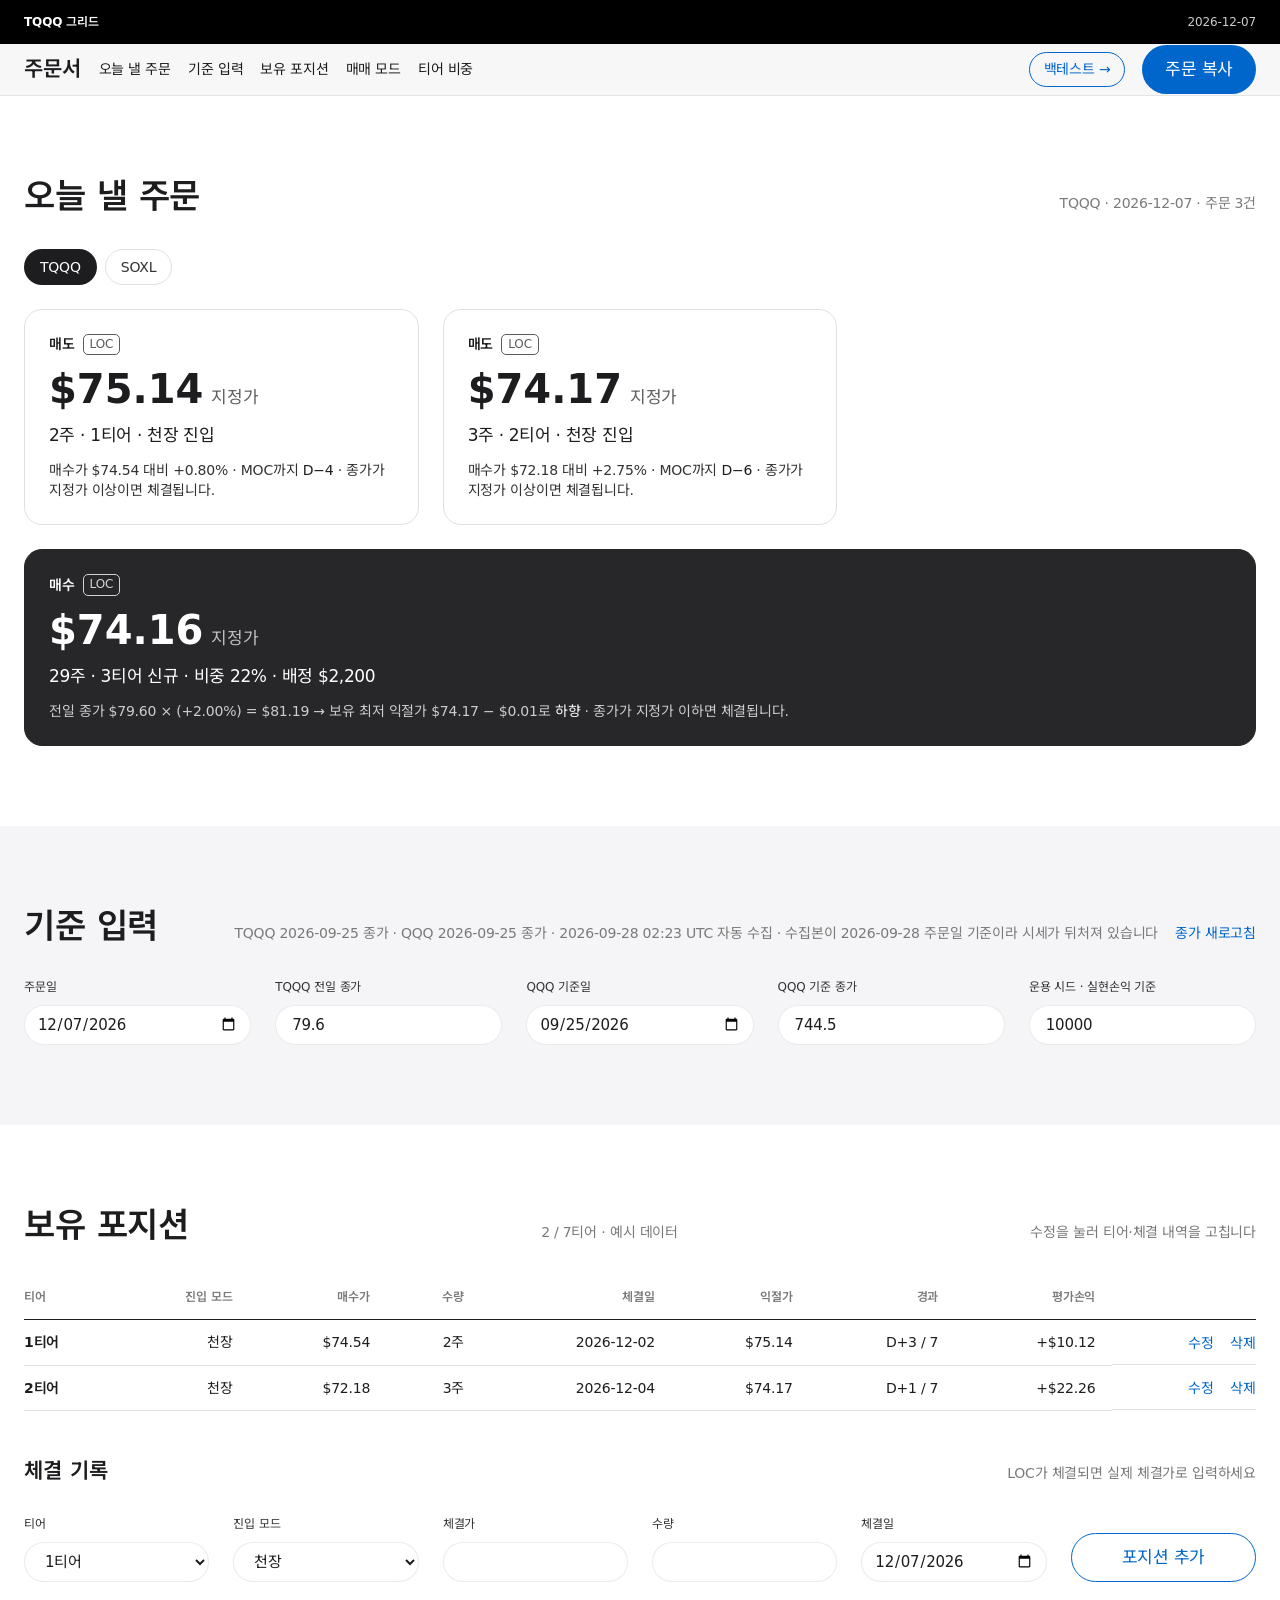
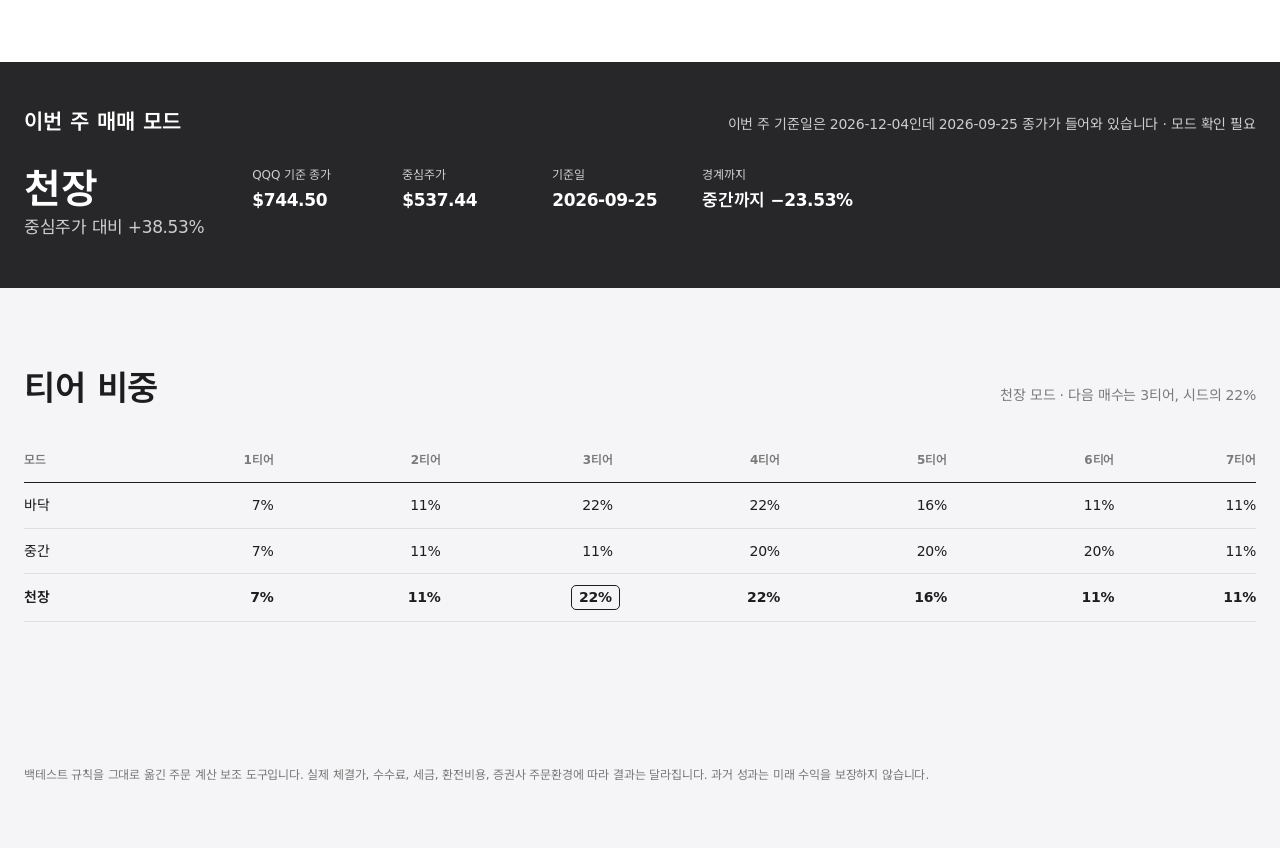
==== commit 6368cd56: "fix(order): 수정은 눌러야 열리게 하고 입력 칸을 백테스트에 맞춘다 표의 값이 바로 편집 상태라 스치기만 해도 값이 바뀔 것 같았다. 기준 입력의 알약 박스는 폭을 다 써" ====
--- a/index.html
+++ b/index.html
@@ -17,7 +17,7 @@
 <link rel="preconnect" href="https://fonts.googleapis.com">
 <link rel="preconnect" href="https://fonts.gstatic.com" crossorigin>
 <link rel="stylesheet" href="https://fonts.googleapis.com/css2?family=Inter:wght@300;400;600;700&family=Noto+Sans+KR:wght@300;400;600;700&display=swap">
-<link rel="stylesheet" href="assets/site.css?v=5">
+<link rel="stylesheet" href="assets/site.css?v=6">
 </head>
 <body>
 <div class="navstack">
@@ -91,7 +91,7 @@
     <div class="sec-head">
       <h2>보유 포지션</h2>
       <span class="meta" id="pos-meta"></span>
-      <span class="meta">표의 값을 눌러 바로 고칠 수 있습니다</span>
+      <span class="meta">수정을 눌러 티어·체결 내역을 고칩니다</span>
     </div>
     <div class="tblwrap">
       <table class="postable">
@@ -519,6 +519,7 @@
 /* ── 렌더 ────────────────────────────────────────────────── */
 var $=function(id){ return document.getElementById(id); };
 var modeTouched=false, tierTouched=false;
+var editId=null, focusEdit=false;      // '수정'을 누른 행과 첫 칸 포커스
 
 function render(){
   var c=compute();
@@ -566,32 +567,34 @@
   $('order-meta').textContent =
     TNAME[state.ticker]+' · '+state.orderDate+' · 주문 '+live+'건';
 
-  /* 포지션 — 고치는 중이던 칸은 다시 그린 뒤에도 그대로 머무른다 */
-  var tb=$('pos-body'), act=document.activeElement,
-      keepF=(act&&act.getAttribute)?act.getAttribute('data-edit'):null,
-      keepId=keepF?act.getAttribute('data-id'):null;
-  tb.innerHTML='';
+  /* 포지션 — 평소에는 읽기만 하고, '수정'을 누른 한 행만 입력 칸으로 바뀐다 */
+  var tb=$('pos-body'); tb.innerHTML='';
+  if(editId && !c.list.some(function(it){ return it.p.id===editId; })) editId=null;
   c.list.forEach(function(it){
-    var p=it.p, mv=(state.prevClose-p.price)*p.qty;
+    var p=it.p, on=(p.id===editId), mv=(state.prevClose-p.price)*p.qty;
     tb.insertAdjacentHTML('beforeend',
-      '<tr>'+
-      '<td data-l="티어">'+cellTier(p)+'</td>'+
-      '<td data-l="진입 모드">'+cellMode(p)+'</td>'+
-      '<td data-l="매수가">'+cellNum(p,'price',p.price,'0.01','0','decimal')+'</td>'+
-      '<td data-l="수량">'+cellNum(p,'qty',p.qty,'1','1','numeric')+'</td>'+
-      '<td data-l="체결일">'+cellDate(p)+'</td>'+
+      '<tr'+(on?' class="row-edit"':'')+'>'+
+      '<td data-l="티어">'+(on?cellTier(p):'<span class="tierlabel">'+p.tier+'티어</span>')+'</td>'+
+      '<td data-l="진입 모드">'+(on?cellMode(p):P[p.mode].ko)+'</td>'+
+      '<td data-l="매수가"'+(on?'':' class="n"')+'>'+
+        (on?cellNum(p,'price',p.price,'0.01','0','decimal'):usd(p.price))+'</td>'+
+      '<td data-l="수량"'+(on?'':' class="n"')+'>'+
+        (on?cellNum(p,'qty',p.qty,'1','1','numeric'):qtyf(p.qty)+'주')+'</td>'+
+      '<td data-l="체결일"'+(on?'':' class="n"')+'>'+(on?cellDate(p):p.date||'—')+'</td>'+
       '<td data-l="익절가" class="n">'+usd(it.tp)+'</td>'+
       '<td data-l="경과" class="n'+(it.due?' due-mark':'')+'">'+
         (it.due?'MOC 당일':('D+'+it.n+' / '+it.mocN))+'</td>'+
       '<td data-l="평가손익" class="n">'+(mv>=0?'+':'−')+usd(Math.abs(mv))+'</td>'+
-      '<td class="act"><button class="link-btn" type="button" data-del="'+esc(p.id)+'">삭제</button></td>'+
+      '<td class="act">'+(on
+        ? '<button class="link-btn strong" type="button" data-save="'+esc(p.id)+'">저장</button>'+
+          '<button class="link-btn" type="button" data-cancel="1">취소</button>'
+        : '<button class="link-btn" type="button" data-edit-row="'+esc(p.id)+'">수정</button>'+
+          '<button class="link-btn" type="button" data-del="'+esc(p.id)+'">삭제</button>')+'</td>'+
       '</tr>');
   });
-  if(keepId){
-    var cells=tb.querySelectorAll('[data-edit]'), ci;
-    for(ci=0;ci<cells.length;ci++)
-      if(cells[ci].getAttribute('data-id')===keepId &&
-         cells[ci].getAttribute('data-edit')===keepF){ cells[ci].focus(); break; }
+  if(editId){                       // 수정에 막 들어왔다면 첫 칸에 커서를 둔다
+    var first=tb.querySelectorAll('[data-edit]')[0];
+    if(first && focusEdit){ first.focus(); focusEdit=false; }
   }
   $('pos-empty').hidden = c.list.length>0;
   $('pos-meta').textContent = c.list.length+' / '+MAX_TIER+'티어'+(state.seeded?' · 예시 데이터':'');
@@ -732,45 +735,67 @@
 $('a-mode').addEventListener('change',function(){ modeTouched=true; });
 $('a-tier').addEventListener('change',function(){ tierTouched=true; });
 
-/* 표 안의 수정 — 값이 규칙에 맞지 않으면 손대지 않고 되돌린다. */
-$('pos-body').addEventListener('change',function(e){
-  var el=e.target, f=el.getAttribute&&el.getAttribute('data-edit');
-  if(!f) return;
-  var id=el.getAttribute('data-id'), p=null, v=el.value, msg=null, x;
+/* 표 안의 수정 — '수정'을 눌러 연 행에서만 고치고, '저장'을 눌러야 반영된다.
+   규칙에 어긋나면 아무것도 바꾸지 않고 수정 상태로 남겨 다시 고치게 한다. */
+function readRow(id){
+  var tb=$('pos-body'), cells=tb.querySelectorAll('[data-edit]'), v={}, i;
+  for(i=0;i<cells.length;i++)
+    if(cells[i].getAttribute('data-id')===id)
+      v[cells[i].getAttribute('data-edit')]=cells[i].value;
+  return v;
+}
+function commitRow(id){
+  var p=null, v=readRow(id), tier, price, qty;
   state.positions.forEach(function(q){ if(q.id===id) p=q; });
-  if(!p) return;
-
-  if(f==='tier'){
-    x=Math.floor(+v);
-    if(!(x>=1&&x<=MAX_TIER)) msg='티어는 1~7 사이입니다';
-    else if(state.positions.some(function(q){ return q!==p && q.tier===x; }))
-      msg=x+'티어는 이미 보유 중입니다';
-    else p.tier=x;
-  } else if(f==='mode'){
-    if(!P[v]) msg='진입 모드를 확인하세요'; else p.mode=v;
-  } else if(f==='price'){
-    x=+v;
-    if(!(x>0)) msg='매수가는 0보다 커야 합니다'; else p.price=x;
-  } else if(f==='qty'){
-    x=Math.floor(+v);
-    if(!(x>0)) msg='수량은 1주 이상이어야 합니다'; else p.qty=x;
-  } else if(f==='date'){
-    if(!v||isNaN(parseISO(v).getTime())) msg='체결일을 확인하세요'; else p.date=v;
-  }
-
-  if(msg){ toast(msg+' — 되돌렸습니다'); render(); return; }
+  if(!p) return true;
+
+  tier=Math.floor(+v.tier); price=+v.price; qty=Math.floor(+v.qty);
+  if(!(tier>=1&&tier<=MAX_TIER)){ toast('티어는 1~7 사이입니다'); return false; }
+  if(state.positions.some(function(q){ return q!==p && q.tier===tier; })){
+    toast(tier+'티어는 이미 보유 중입니다'); return false; }
+  if(!P[v.mode]){ toast('진입 모드를 확인하세요'); return false; }
+  if(!(price>0)){ toast('매수가는 0보다 커야 합니다'); return false; }
+  if(!(qty>0)){ toast('수량은 1주 이상이어야 합니다'); return false; }
+  if(!v.date||isNaN(parseISO(v.date).getTime())){ toast('체결일을 확인하세요'); return false; }
+
+  p.tier=tier; p.mode=v.mode; p.price=price; p.qty=qty; p.date=v.date;
   state.seeded=false;                        // 손을 댔으면 더는 예시가 아니다
   state.positions.sort(function(a,b){ return a.tier-b.tier; });
   tierTouched=false;
-  save(); render();
+  return true;
+}
+
+$('pos-body').addEventListener('click',function(e){
+  var t=e.target, b;
+
+  if((b=t.closest('[data-edit-row]'))){        // 수정 — 그 행만 연다
+    if(editId && editId!==b.getAttribute('data-edit-row') && !commitRow(editId)) return;
+    editId=b.getAttribute('data-edit-row'); focusEdit=true; render(); return;
+  }
+  if((b=t.closest('[data-save]'))){            // 저장 — 검사를 통과해야 닫힌다
+    if(!commitRow(b.getAttribute('data-save'))){ render(); return; }
+    editId=null; save(); render(); toast('수정했습니다'); return;
+  }
+  if(t.closest('[data-cancel]')){              // 취소 — 고치던 값을 버린다
+    editId=null; render(); return;
+  }
+  if((b=t.closest('[data-del]'))){
+    var id=b.getAttribute('data-del');
+    if(editId===id) editId=null;
+    state.positions=state.positions.filter(function(p){ return p.id!==id; });
+    tierTouched=false;                         // 비워진 티어를 다음 입력 기본값으로
+    save(); render();
+  }
 });
 
-$('pos-body').addEventListener('click',function(e){
-  var b=e.target.closest('[data-del]'); if(!b) return;
-  var id=b.getAttribute('data-del');
-  state.positions=state.positions.filter(function(p){ return p.id!==id; });
-  tierTouched=false;                        // 비워진 티어를 다음 입력 기본값으로
-  save(); render();
+/* 수정 중 Enter 는 저장, Esc 는 취소 */
+$('pos-body').addEventListener('keydown',function(e){
+  if(!editId || !e.target.getAttribute || !e.target.getAttribute('data-edit')) return;
+  if(e.key==='Enter'){
+    e.preventDefault();
+    if(commitRow(editId)){ editId=null; save(); render(); toast('수정했습니다'); }
+    else render();
+  } else if(e.key==='Escape'){ e.preventDefault(); editId=null; render(); }
 });
 
 $('btn-add').addEventListener('click',function(){
--- a/assets/site.css
+++ b/assets/site.css
@@ -193,15 +193,17 @@
 .ocard.halt .price{font-family:var(--text);font-size:28px;letter-spacing:-.374px;color:var(--ink-muted-48)}
 
 /* ── inputs (search-input grammar) ────────────────────────── */
-.formgrid{display:grid;gap:var(--s-lg);grid-template-columns:repeat(auto-fit,minmax(200px,1fr))}
+.formgrid{display:grid;gap:var(--s-md) var(--s-lg);
+  grid-template-columns:repeat(auto-fit,minmax(150px,1fr))}
 .field{display:flex;flex-direction:column;gap:var(--s-xs);min-width:0}
-.field label{font-size:14px;font-weight:400;letter-spacing:-.224px;color:var(--ink-muted-80)}
+.field label{font-size:12px;font-weight:400;letter-spacing:-.12px;color:var(--ink-muted-80)}
 .field input,.field select{
-  width:100%;height:44px;background:var(--canvas);color:var(--ink);
+  width:100%;min-width:0;height:40px;background:var(--canvas);color:var(--ink);
   border:1px solid var(--hairline-soft);border-radius:var(--r-pill);
-  padding:12px 20px;font-family:var(--text);font-size:17px;font-weight:400;letter-spacing:-.374px;
+  padding:8px 16px;font-family:var(--text);font-size:15px;font-weight:400;letter-spacing:-.24px;
   font-variant-numeric:tabular-nums}
-.field select{padding-right:14px}
+.field select{padding-right:10px}
+.field input[type=date]{padding-inline:12px}
 .field input:focus,.field select:focus{outline:2px solid var(--primary-focus);outline-offset:1px}
 
 /* ── tables ───────────────────────────────────────────────── */
@@ -216,14 +218,18 @@
 tbody tr:last-child td{border-bottom:1px solid var(--hairline)}
 td.n{font-variant-numeric:tabular-nums}
 
-/* 표 안에서 바로 고치는 칸 — 평소엔 글자처럼 앉아 있다가 손대면 테두리가 선다 */
+td .tierlabel{font-weight:600}
+.postable td.act{display:flex;gap:var(--s-md);justify-content:flex-end}
+
+/* 수정 중인 행 — '수정'을 눌렀을 때만 입력 칸이 나타난다 */
+.row-edit td{background:var(--surface-pearl)}
+.row-edit .link-btn.strong{font-weight:600}
 .cell-in{
-  font:inherit;letter-spacing:inherit;color:var(--ink);background:transparent;
+  font:inherit;letter-spacing:inherit;color:var(--ink);background:var(--canvas);
   font-variant-numeric:tabular-nums;text-align:right;
-  border:1px solid transparent;border-radius:var(--r-xs);
+  border:1px solid var(--hairline);border-radius:var(--r-xs);
   padding:3px 6px;margin:-3px -6px;max-width:100%}
-.cell-in:hover{border-color:var(--hairline)}
-.cell-in:focus{outline:2px solid var(--primary-focus);outline-offset:0;background:var(--canvas)}
+.cell-in:focus{outline:2px solid var(--primary-focus);outline-offset:0}
 select.cell-in{text-align:left;font-weight:600;padding-right:2px}
 select.cell-in[data-edit="mode"]{font-weight:400}
 input.cell-in[type=number]{width:9ch;-moz-appearance:textfield}
@@ -236,26 +242,52 @@
 .empty{padding-block:var(--s-xxl);text-align:center;color:var(--ink-muted-48);
   font-size:17px;letter-spacing:-.374px}
 
-/* ── 모바일: 포지션 표를 카드로 전환 ─────────────────────── */
-@media (max-width:640px){
-  .postable thead,.cardtable thead{display:none}
-  .postable tbody tr,.cardtable tbody tr{
+/* 태블릿 폭: 포지션표가 9열이라 여백부터 줄여 가로 스크롤을 막는다 */
+@media (max-width:1000px){
+  .postable th,.postable td{padding-inline:var(--s-xs)}
+  .postable td.act{gap:var(--s-sm)}
+}
+
+/* ── 포지션표를 카드로 전환 ───────────────────────────────
+   9열에 수정·삭제까지 붙어 롤링 검증표(.cardtable)보다 일찍 접는다.
+   수정 중에는 입력 칸이 글자보다 넓어 기준을 800px 로 잡았다. */
+@media (max-width:800px){
+  .postable thead{display:none}
+  .postable tbody tr{
     display:grid;grid-template-columns:repeat(2,minmax(0,1fr));
     gap:var(--s-sm) var(--s-md);
     border:1px solid var(--hairline);border-radius:var(--r-lg);
     padding:var(--s-md);margin-bottom:var(--s-sm)}
-  .postable td,.cardtable td{display:flex;flex-direction:column;gap:2px;
+  .postable td{display:flex;flex-direction:column;gap:2px;
     border:none;padding:0;text-align:left;white-space:nowrap;min-width:0}
-  .postable td::before,.cardtable td::before{content:attr(data-l);
+  .postable td::before{content:attr(data-l);
     font-size:12px;font-weight:400;line-height:1.3;letter-spacing:-.12px;
     color:var(--ink-muted-48)}
-  .postable td.act{grid-column:1/-1;flex-direction:row;justify-content:flex-end}
+  .postable td.act{grid-column:1/-1;flex-direction:row;justify-content:flex-end;gap:var(--s-md)}
   .postable td.act::before{content:none}
-  .postable tbody tr:last-child td,.cardtable tbody tr:last-child td{border:none}
+  .postable tbody tr:last-child td{border:none}
   .postable .link-btn{min-height:44px;display:inline-flex;align-items:center;
     padding-inline:var(--s-sm)}
   .postable .cell-in{width:100%;max-width:none;text-align:left;min-height:34px;margin-inline:-6px}
   .postable input.cell-in[type=number]{width:100%}
+  .row-edit td{background:transparent}
+  .postable tbody tr.row-edit{border-color:var(--ink);background:var(--surface-pearl)}
+}
+
+/* ── 모바일: 롤링 검증표를 카드로 전환 ───────────────────── */
+@media (max-width:640px){
+  .cardtable thead{display:none}
+  .cardtable tbody tr{
+    display:grid;grid-template-columns:repeat(2,minmax(0,1fr));
+    gap:var(--s-sm) var(--s-md);
+    border:1px solid var(--hairline);border-radius:var(--r-lg);
+    padding:var(--s-md);margin-bottom:var(--s-sm)}
+  .cardtable td{display:flex;flex-direction:column;gap:2px;
+    border:none;padding:0;text-align:left;white-space:nowrap;min-width:0}
+  .cardtable td::before{content:attr(data-l);
+    font-size:12px;font-weight:400;line-height:1.3;letter-spacing:-.12px;
+    color:var(--ink-muted-48)}
+  .cardtable tbody tr:last-child td{border:none}
   /* 티어 비중표: 좁은 화면에서는 '티어' 글자를 접어 7열을 다 보인다 */
   .wtable th,.wtable td{padding:var(--s-xs) var(--s-xs);font-size:13px}
   .wtable th:first-child,.wtable td:first-child{padding-left:0}
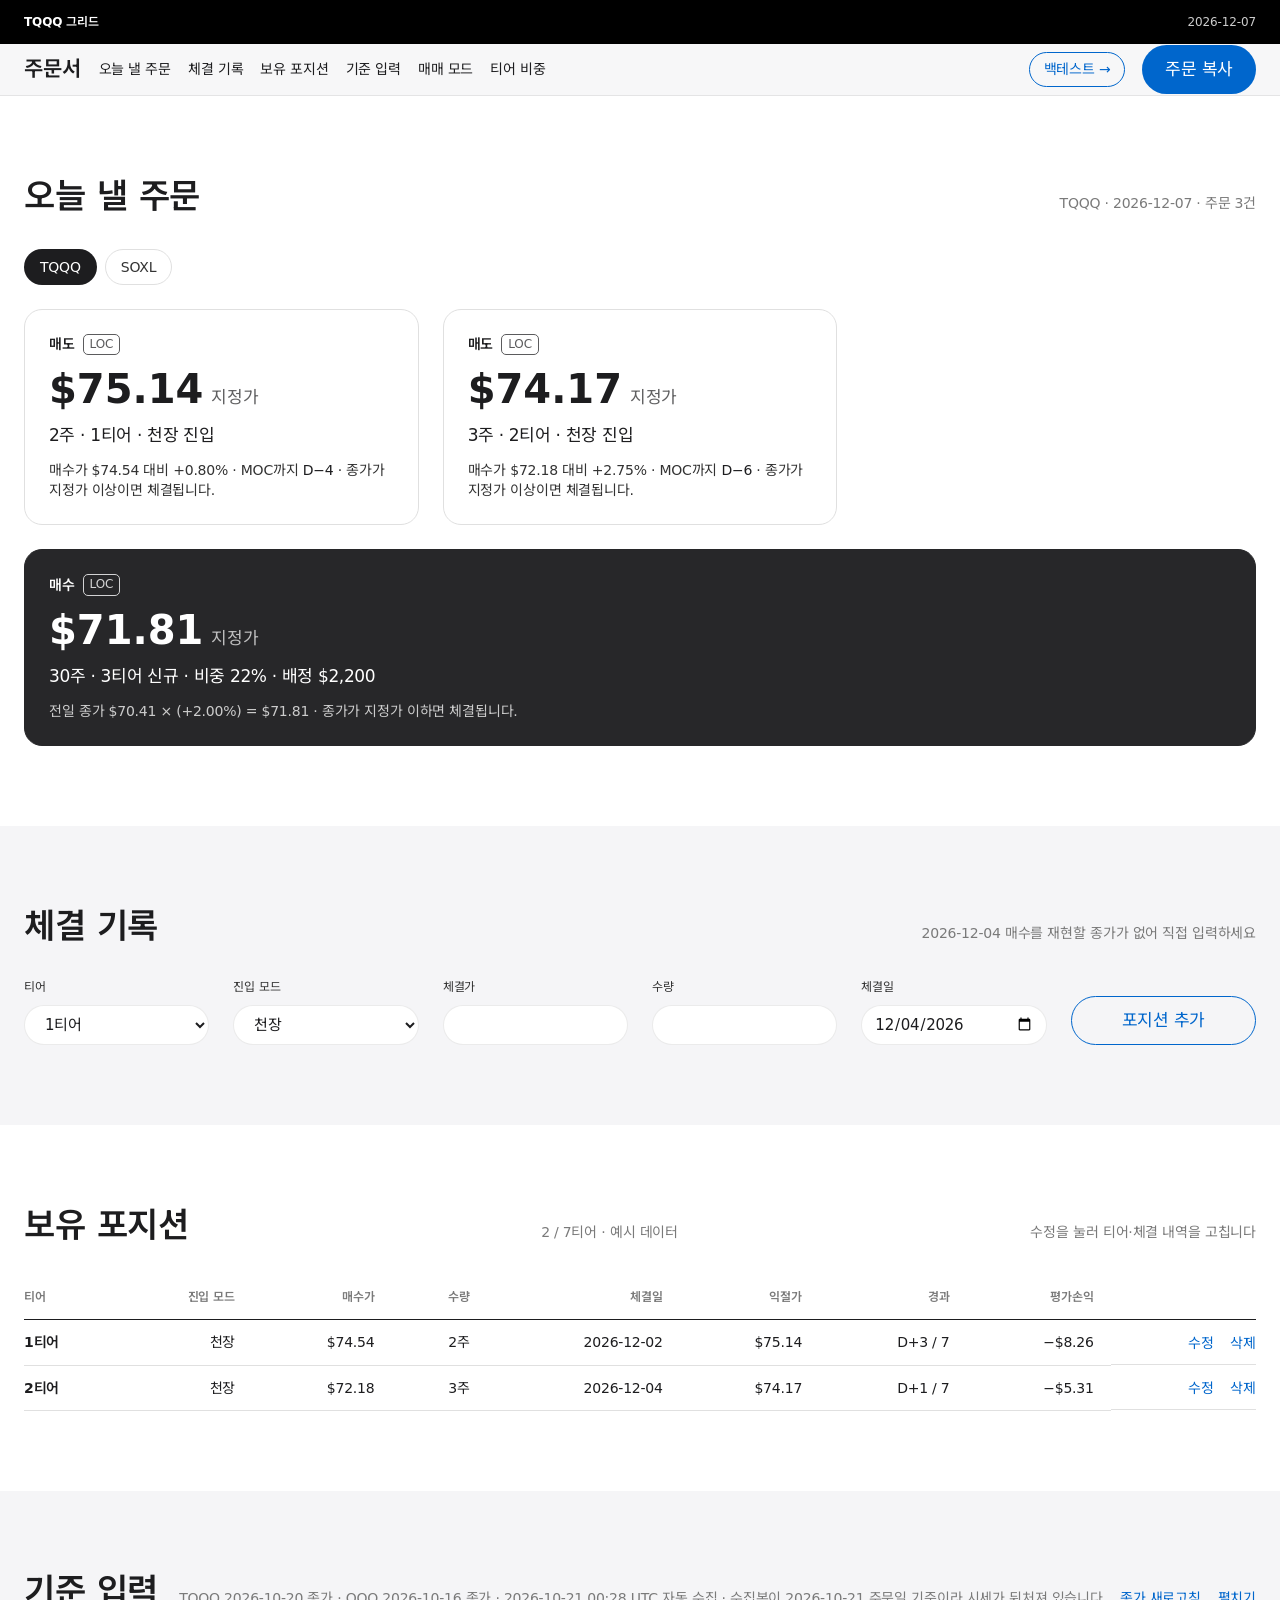
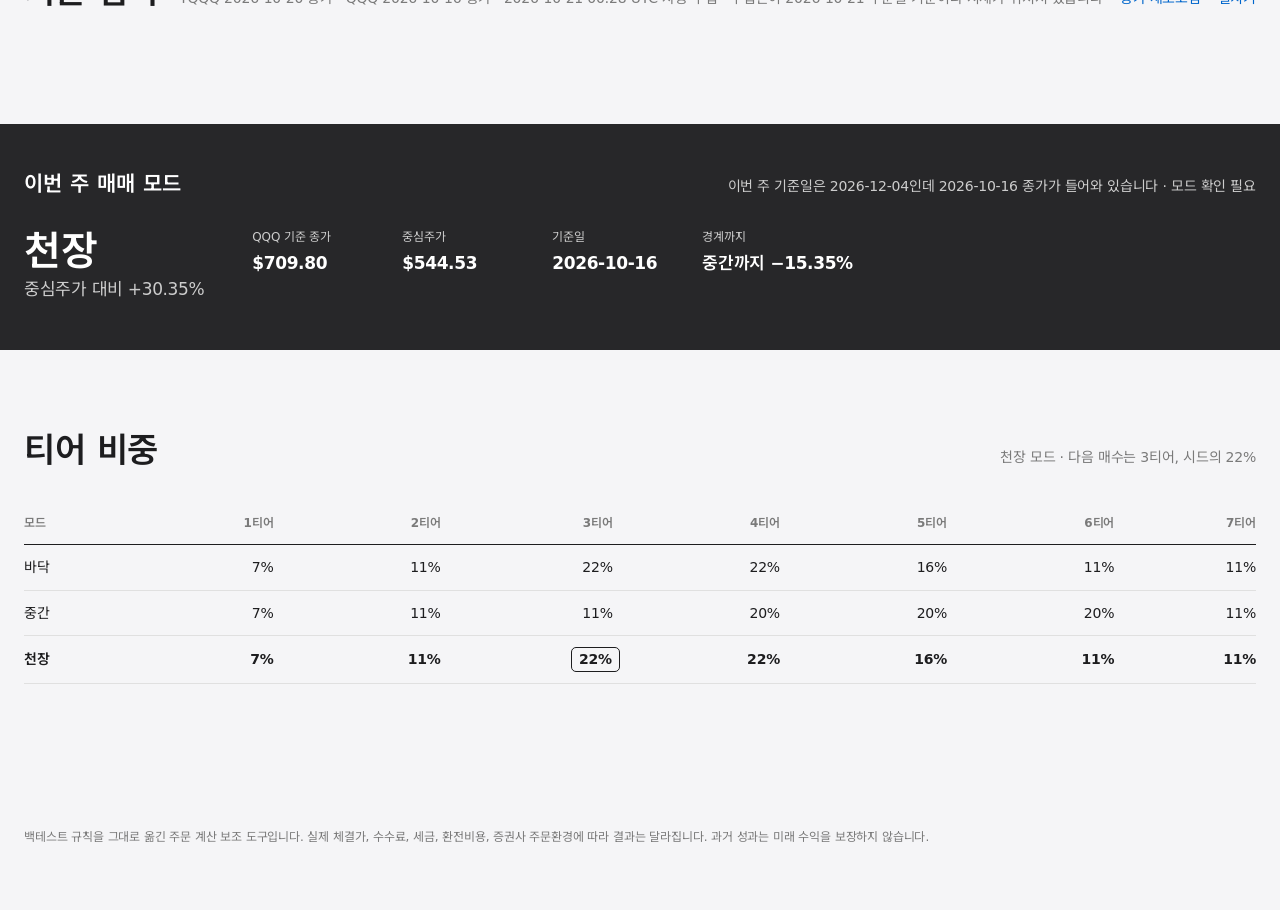
==== commit 797bf79f: "feat(order): 체결 기록 자동 입력과 섹션 재배치 - 체결 기록을 별도 섹션으로 분리해 오늘 낼 주문 바로 아래로 옮긴다 - 전전일 종가로 전일 LOC 매수를 재현해 체결" ====
--- a/index.html
+++ b/index.html
@@ -30,8 +30,9 @@
     <span class="cat">주문서</span>
     <span class="links">
       <a href="#orders">오늘 낼 주문</a>
+      <a href="#fills">체결 기록</a>
+      <a href="#positions">보유 포지션</a>
       <a href="#inputs">기준 입력</a>
-      <a href="#positions">보유 포지션</a>
       <a href="#mode">매매 모드</a>
       <a href="#weights">티어 비중</a>
     </span>
@@ -52,34 +53,40 @@
   </div>
 </section>
 
-<!-- 기준 입력 -->
-<section class="tile tile-parchment" id="inputs">
+<!-- 체결 기록 -->
+<section class="tile tile-parchment" id="fills">
   <div class="inner">
     <div class="sec-head">
-      <h2>기준 입력</h2>
-      <span class="meta" id="feed-meta">직전 완료 주의 마지막 QQQ 종가가 이번 주 모드를 확정합니다</span>
-      <button class="link-btn" id="btn-reload" type="button">종가 새로고침</button>
+      <h2>체결 기록</h2>
+      <span class="meta" id="fill-meta">LOC가 체결되면 실제 체결가로 입력하세요</span>
     </div>
     <div class="formgrid">
       <div class="field">
-        <label for="f-date">주문일</label>
-        <input type="date" id="f-date">
+        <label for="a-tier">티어</label>
+        <select id="a-tier"></select>
       </div>
       <div class="field">
-        <label for="f-prev"><span id="lbl-prev">TQQQ</span> 전일 종가</label>
-        <input type="number" id="f-prev" step="0.01" min="0" inputmode="decimal">
+        <label for="a-mode">진입 모드</label>
+        <select id="a-mode">
+          <option value="bottom">바닥</option>
+          <option value="middle">중간</option>
+          <option value="top">천장</option>
+        </select>
       </div>
       <div class="field">
-        <label for="f-qqqd">QQQ 기준일</label>
-        <input type="date" id="f-qqqd">
+        <label for="a-price">체결가</label>
+        <input type="number" id="a-price" step="0.01" min="0" inputmode="decimal">
       </div>
       <div class="field">
-        <label for="f-qqq">QQQ 기준 종가</label>
-        <input type="number" id="f-qqq" step="0.01" min="0" inputmode="decimal">
+        <label for="a-qty">수량</label>
+        <input type="number" id="a-qty" step="1" min="1" inputmode="numeric">
       </div>
       <div class="field">
-        <label for="f-seed">운용 시드 · 실현손익 기준</label>
-        <input type="number" id="f-seed" step="1" min="0" inputmode="decimal">
+        <label for="a-date">체결일</label>
+        <input type="date" id="a-date">
+      </div>
+      <div class="field" style="justify-content:flex-end">
+        <button class="btn-ghost" id="btn-add" type="button">포지션 추가</button>
       </div>
     </div>
   </div>
@@ -103,38 +110,39 @@
       </table>
     </div>
     <p class="empty" id="pos-empty" hidden>보유 포지션이 없습니다. 1티어부터 매수합니다.</p>
-
-    <div class="sec-head" style="margin-top:var(--s-xxl)">
-      <h2 class="sub">체결 기록</h2>
-      <span class="meta">LOC가 체결되면 실제 체결가로 입력하세요</span>
-    </div>
-    <div class="formgrid">
+  </div>
+</section>
+
+<!-- 기준 입력 -->
+<section class="tile tile-parchment" id="inputs">
+  <div class="inner">
+    <div class="sec-head">
+      <h2>기준 입력</h2>
+      <span class="meta" id="feed-meta">직전 완료 주의 마지막 QQQ 종가가 이번 주 모드를 확정합니다</span>
+      <button class="link-btn" id="btn-reload" type="button">종가 새로고침</button>
+      <button class="link-btn strong" id="btn-inputs" type="button"
+              aria-expanded="false" aria-controls="inputs-body">펼치기</button>
+    </div>
+    <div class="formgrid" id="inputs-body" hidden>
       <div class="field">
-        <label for="a-tier">티어</label>
-        <select id="a-tier"></select>
+        <label for="f-date">주문일</label>
+        <input type="date" id="f-date">
       </div>
       <div class="field">
-        <label for="a-mode">진입 모드</label>
-        <select id="a-mode">
-          <option value="bottom">바닥</option>
-          <option value="middle">중간</option>
-          <option value="top">천장</option>
-        </select>
+        <label for="f-prev"><span id="lbl-prev">TQQQ</span> 전일 종가</label>
+        <input type="number" id="f-prev" step="0.01" min="0" inputmode="decimal">
       </div>
       <div class="field">
-        <label for="a-price">체결가</label>
-        <input type="number" id="a-price" step="0.01" min="0" inputmode="decimal">
+        <label for="f-qqqd">QQQ 기준일</label>
+        <input type="date" id="f-qqqd">
       </div>
       <div class="field">
-        <label for="a-qty">수량</label>
-        <input type="number" id="a-qty" step="1" min="1" inputmode="numeric">
+        <label for="f-qqq">QQQ 기준 종가</label>
+        <input type="number" id="f-qqq" step="0.01" min="0" inputmode="decimal">
       </div>
       <div class="field">
-        <label for="a-date">체결일</label>
-        <input type="date" id="a-date">
-      </div>
-      <div class="field" style="justify-content:flex-end">
-        <button class="btn-ghost" id="btn-add" type="button">포지션 추가</button>
+        <label for="f-seed">운용 시드 · 실현손익 기준</label>
+        <input type="number" id="f-seed" step="1" min="0" inputmode="decimal">
       </div>
     </div>
   </div>
@@ -423,7 +431,7 @@
   state.qqqClose=+d.qqq_week.close;
   state.qqqDate=d.qqq_week.date;
   if(d.order_date && d.order_date>state.orderDate){
-    state.orderDate=d.order_date; $('a-date').value=d.order_date;
+    state.orderDate=d.order_date;
   }
   lastFeed=d;
   syncInputs(); render(); feedMeta();
@@ -449,8 +457,86 @@
     .then(function(d){ applyFeed(d); if(manual) toast('종가를 불러왔습니다'); })
     ['catch'](function(){
       $('feed-meta').textContent='종가를 불러오지 못했습니다. 아래 값을 직접 입력하세요.';
+      setInputsOpen(true);
       if(manual) toast('종가를 불러오지 못했습니다');
     });
+}
+
+/* ── 전일 매수 재현 ─────────────────────────────────────────
+   체결 기록은 전일 LOC 매수가 체결됐다고 보고 미리 채운다. 전전일 종가로
+   어제 지정가·수량을 다시 계산하고, 체결가는 어제 종가(LOC 체결가)로 둔다. */
+var hist=null;                            // data/history.json — { dates, tqqq, soxl, qqq }
+function histClose(key,d){
+  if(!hist||!hist.idx||!(d in hist.idx)) return null;
+  var v=hist[key]&&hist[key][hist.idx[d]];
+  return v>0?+v:null;
+}
+function loadHistory(){
+  if(typeof fetch!=='function') return;
+  fetch('data/history.json',{cache:'no-cache'})
+    .then(function(r){ if(!r.ok) throw new Error(r.status); return r.json(); })
+    .then(function(d){
+      d.idx={}; (d.dates||[]).forEach(function(x,i){ d.idx[x]=i; });
+      hist=d; render();
+    })['catch'](function(){});
+}
+/* 종가는 장 마감 뒤에야 들어오므로 체결일은 언제나 주문일의 전 영업일이다 */
+function fillDate(){
+  var od=parseISO(state.orderDate);
+  return isNaN(od.getTime())?'':iso(backTradingDays(od,1));
+}
+function yesterdayFill(){
+  var y=fillDate();
+  if(!y) return null;
+  var y2=iso(backTradingDays(parseISO(y),1));
+
+  // 예시 장부는 비어 있는 것으로 본다
+  var book=state.seeded?[]:state.positions;
+  if(book.some(function(p){ return p.date===y; }))
+    return { y:y, done:true };
+
+  var c1=histClose(state.ticker,y)||(state.prevClose>0?state.prevClose:null);   // 어제 종가 = 체결가
+  var c2=histClose(state.ticker,y2);                                     // 전전일 종가 = 어제 지정가 기준
+  var ref=weekRefDate(y);
+  var qc=(ref===state.qqqDate&&state.qqqClose>0)?state.qqqClose:histClose('qqq',ref);
+  if(!(c1>0)||!(c2>0)||!(qc>0)) return { y:y, nodata:true };
+
+  var mode=modeOf(qc/centerPrice(parseISO(ref))-1);
+  var held=book.filter(function(p){ return p.date && p.date<y; }), used={}, tier=null, t;
+  held.forEach(function(p){ used[p.tier]=true; });
+  for(t=1;t<=MAX_TIER;t++) if(!used[t]){ tier=t; break; }
+  if(tier==null||(!state.seeded&&heldTiers()[tier])) return { y:y, none:true };
+  // §6.3 천장 모드 MOC 당일에는 신규 매수를 내지 않았다
+  if(mode==='top' && held.some(function(p){ return elapsed(p.date,y)>=P[p.mode].moc; }))
+    return { y:y, none:true };
+
+  var limit=floorCent(c2*(1+buyRateOf(mode,tier)));
+  if((mode==='bottom'||mode==='top') && held.length){
+    var minTp=Math.min.apply(null, held.map(function(p){
+      return ceilCent(p.price*(1+tpRateOf(p.mode,p.tier))); }));
+    if(minTp-0.01<limit) limit=round8(minTp-0.01);
+  }
+  var q=limit>0?Math.floor(state.seed*P[mode].w[tier-1]/limit):0;
+  if(q<1) return { y:y, none:true };
+  return { y:y, tier:tier, mode:mode, limit:limit, price:c1, qty:q, filled:c1<=limit };
+}
+var fillTouched=false;                    // 체결가·수량·체결일을 손으로 고쳤으면 덮어쓰지 않는다
+function applyFill(){
+  var f=yesterdayFill(), m=$('fill-meta');
+  if(!f){ m.textContent='LOC가 체결되면 실제 체결가로 입력하세요'; return null; }
+  if(!fillTouched){
+    var ok=(f.qty>0);
+    $('a-price').value=ok?f.price:'';
+    $('a-qty').value=ok?f.qty:'';
+    $('a-date').value=f.y;
+  }
+  m.textContent = f.done ? f.y+' 체결분은 이미 보유 포지션에 있습니다'
+    : f.nodata ? f.y+' 매수를 재현할 종가가 없어 직접 입력하세요'
+    : f.none ? f.y+'에는 낼 매수 주문이 없었습니다'
+    : f.y+' '+P[f.mode].ko+' '+f.tier+'티어 LOC '+usd(f.limit)+' × '+qtyf(f.qty)+'주 → 종가 '+
+      usd(f.price)+' 체결 가정'+
+      (f.filled?'':' · 종가가 지정가보다 높아 실제로는 미체결일 수 있습니다');
+  return f.qty>0?f:null;
 }
 
 /* ── 계산 ────────────────────────────────────────────────── */
@@ -526,6 +612,7 @@
   var dark=(c.mode==='top'||!c.mode);
 
   $('mode').className='tile tile-compact '+(c.mode?SURFACE[c.mode]:'tile-dark-3');
+  $('inputs').className='tile '+(c.mode==='middle'?'tile-light':'tile-parchment');
   $('weights').className='tile '+(c.mode==='middle'?'tile-light':'tile-parchment');
   $('nav-date').textContent=state.orderDate;
   // 백테스트로 넘어갈 때 지금 시드를 들고 간다
@@ -598,8 +685,9 @@
   }
   $('pos-empty').hidden = c.list.length>0;
   $('pos-meta').textContent = c.list.length+' / '+MAX_TIER+'티어'+(state.seeded?' · 예시 데이터':'');
-  if(!modeTouched && c.mode) $('a-mode').value=c.mode;
-  syncTierOptions();
+  var af=applyFill();
+  if(!modeTouched && (af||c.mode)) $('a-mode').value=af?af.mode:c.mode;
+  syncTierOptions(af?af.tier:null);
 
   window.__c=c;
 }
@@ -634,10 +722,10 @@
 
 /* 체결 기록의 티어 선택 — 보유 중인 티어는 고를 수 없고, 손대기 전에는
    다음 매수 티어를 미리 잡아 둔다. */
-function syncTierOptions(){
+function syncTierOptions(auto){
   /* 예시 장부는 첫 입력에 통째로 비워지므로 자리를 막지 않고 1티어부터 연다 */
   var sel=$('a-tier'), held=state.seeded?{}:heldTiers(),
-      dflt=state.seeded?1:nextTier(),
+      dflt=auto||(state.seeded?1:nextTier()),
       want=tierTouched?Math.floor(+sel.value):dflt, h='', t;
   if(!(want>=1&&want<=MAX_TIER)||held[want]){ want=dflt; tierTouched=false; }
   for(t=1;t<=MAX_TIER;t++)
@@ -710,8 +798,8 @@
   state.ticker=tk; P=PARAMS[tk];
   state.prevClose=b.prevClose; state.seed=b.seed;
   state.positions=b.positions; state.seeded=!!b.seeded;
-  modeTouched=false; tierTouched=false;
-  markTicker(); syncInputs(); $('a-date').value=state.orderDate;
+  modeTouched=false; tierTouched=false; fillTouched=false;
+  markTicker(); syncInputs();
   save(); render(); feedMeta();
   toast(TNAME[tk]+' 장부로 바꿨습니다');
 }
@@ -734,6 +822,8 @@
 bind('f-seed','seed',true);
 $('a-mode').addEventListener('change',function(){ modeTouched=true; });
 $('a-tier').addEventListener('change',function(){ tierTouched=true; });
+['a-price','a-qty','a-date'].forEach(function(id){
+  $(id).addEventListener('input',function(){ fillTouched=true; }); });
 
 /* 표 안의 수정 — '수정'을 눌러 연 행에서만 고치고, '저장'을 눌러야 반영된다.
    규칙에 어긋나면 아무것도 바꾸지 않고 수정 상태로 남겨 다시 고치게 한다. */
@@ -810,6 +900,7 @@
     mode:m, price:price, qty:q, date:d });
   state.positions.sort(function(a,b){ return a.tier-b.tier; });
   $('a-price').value=''; $('a-qty').value=''; tierTouched=false;
+  modeTouched=false; fillTouched=false;
   save(); render(); toast(tier+'티어 포지션을 추가했습니다');
 });
 
@@ -858,11 +949,23 @@
 
 $('btn-reload').addEventListener('click',function(){ loadFeed(true); });
 
+/* 기준 입력 접기 — 평소에는 자동 수집값을 쓰니 접어 두고, 펼친 상태는 기억한다 */
+function setInputsOpen(on){
+  $('inputs-body').hidden=!on;
+  $('btn-inputs').setAttribute('aria-expanded',on?'true':'false');
+  $('btn-inputs').textContent=on?'접기':'펼치기';
+  try{ localStorage.setItem('tqqq-grid-inputs-open', on?'1':'0'); }catch(e){}
+}
+$('btn-inputs').addEventListener('click',function(){ setInputsOpen($('inputs-body').hidden); });
+document.querySelector('.sub-nav a[href="#inputs"]').addEventListener('click',function(){ setInputsOpen(true); });
+(function(){ var v=null; try{ v=localStorage.getItem('tqqq-grid-inputs-open'); }catch(e){}
+  setInputsOpen(v==='1'); })();
+
 /* 탭을 열어둔 사이 날짜가 넘어가면 주문일을 따라 올린다. */
 function refreshOrderDate(){
   var auto=currentOrderDate();
   if(auto<=state.orderDate) return;
-  state.orderDate=auto; $('a-date').value=auto;
+  state.orderDate=auto;
   syncInputs(); save(); render(); loadFeed(false);
 }
 setInterval(refreshOrderDate,60000);
@@ -870,11 +973,12 @@
   if(!document.hidden) refreshOrderDate();
 });
 
-$('a-date').value=state.orderDate;
+$('a-date').value=fillDate();
 markTicker();
 syncInputs();
 render();
 loadFeed(false);
+loadHistory();
 })();
 </script>
 
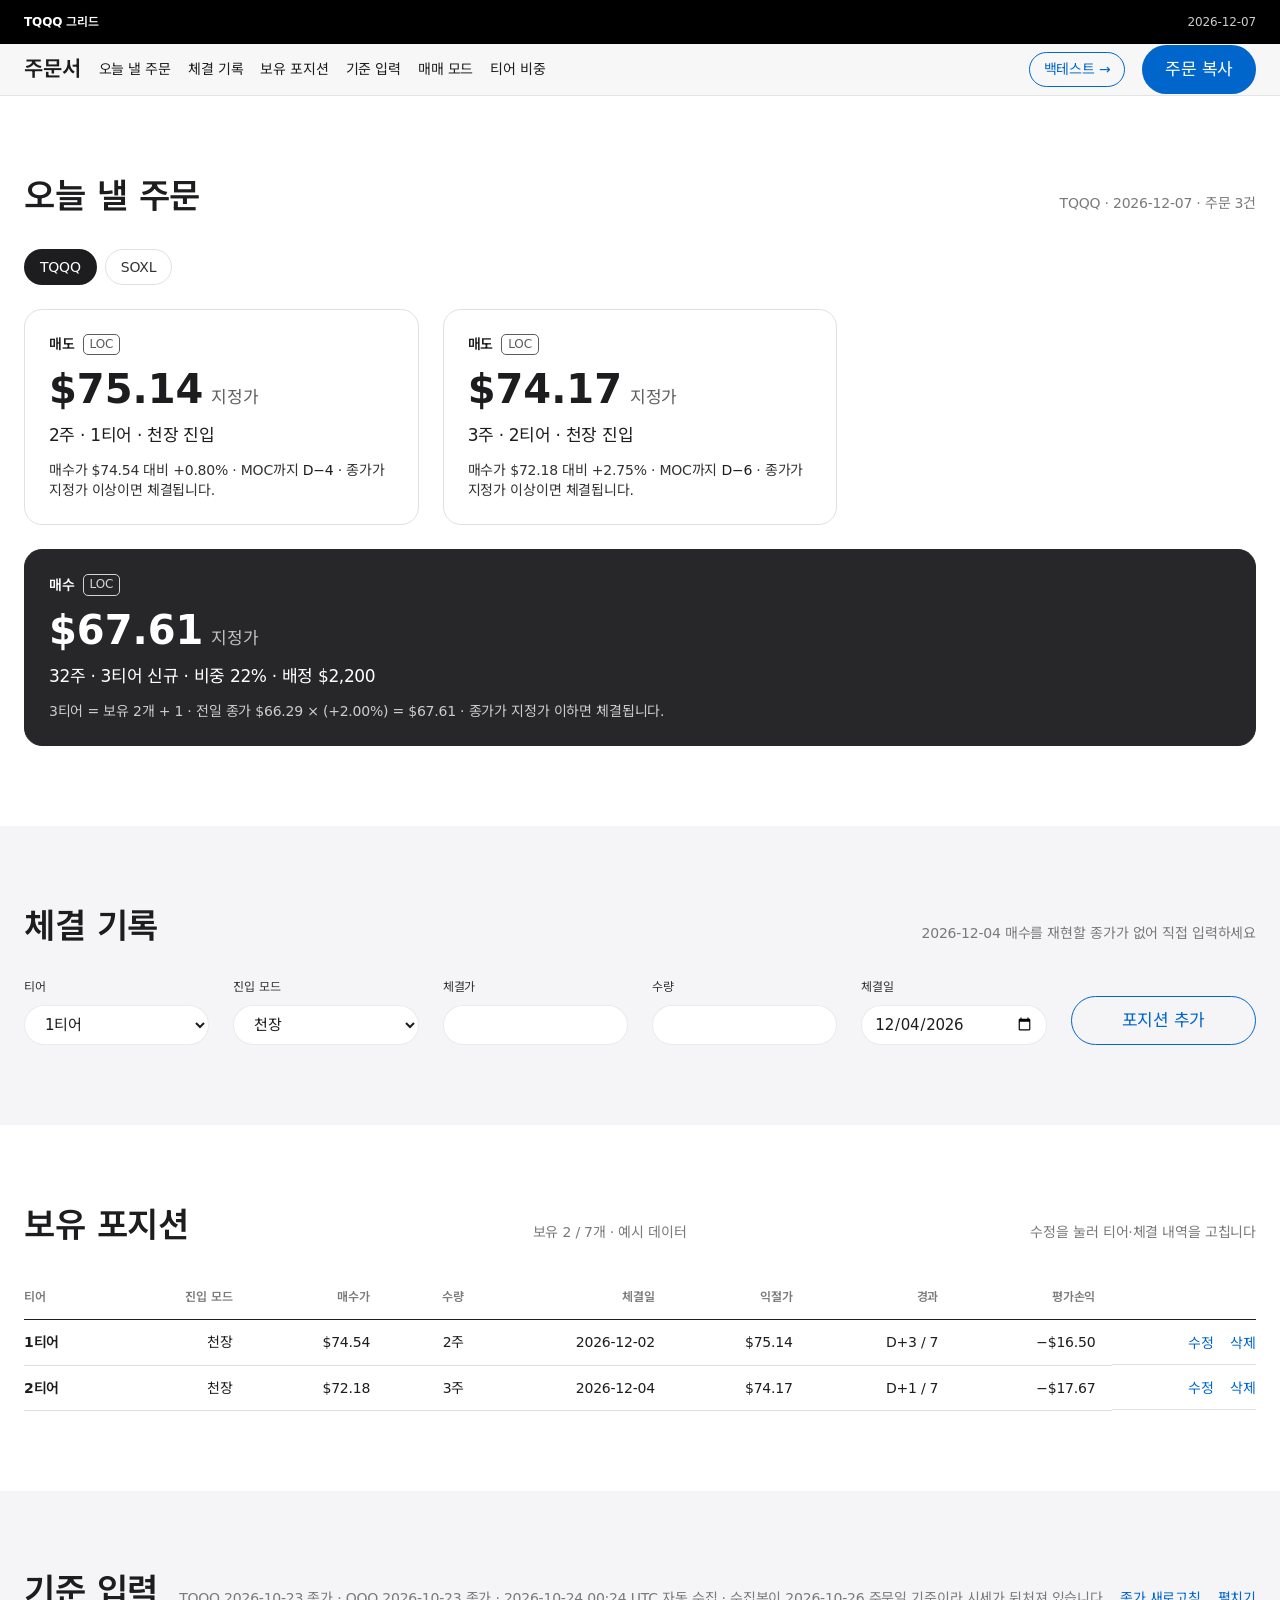
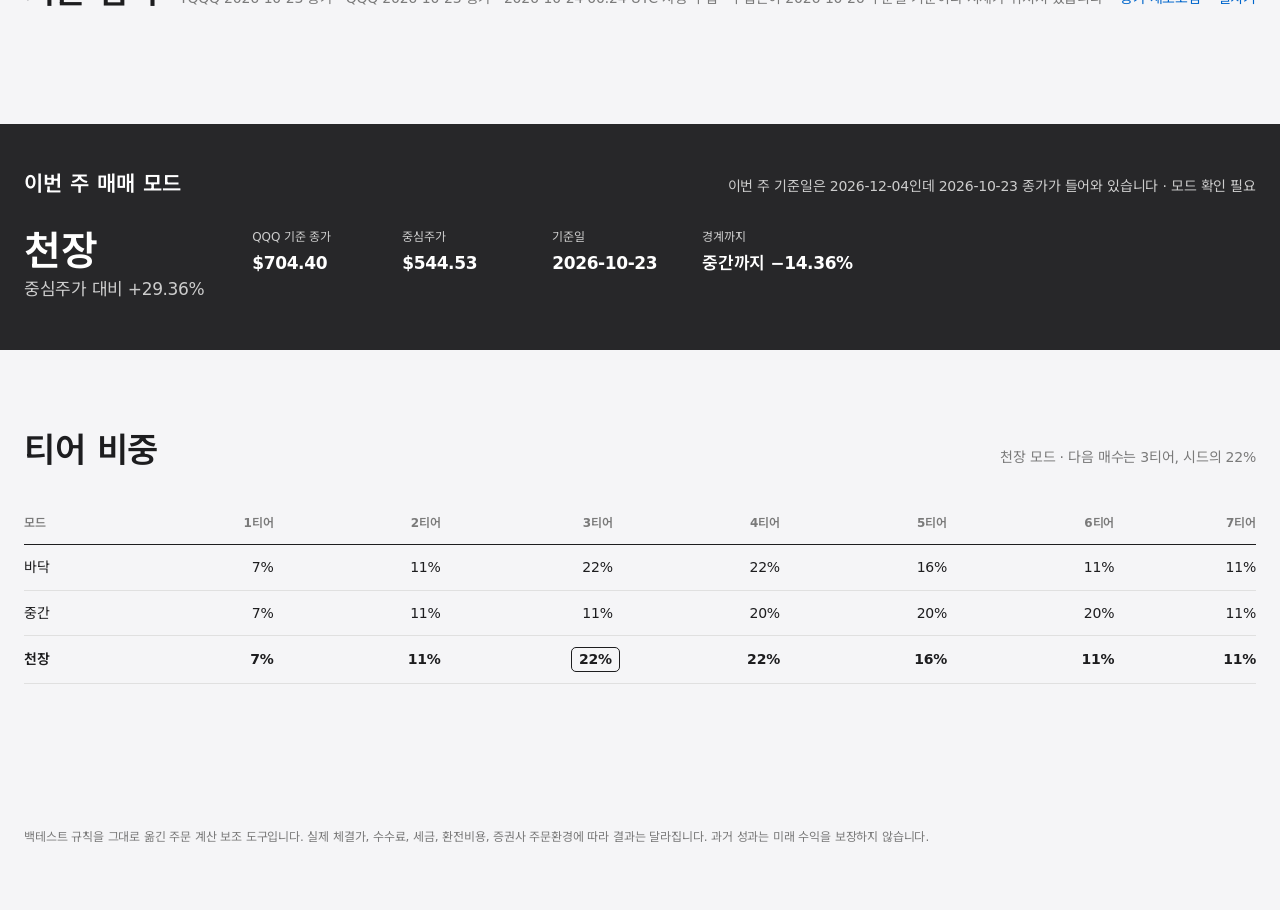
==== commit d7d3563f: "fix(order): 신규 티어를 보유 개수+1로 계산하고 전일 체결 재현 보정 - 신규 매수 티어 = 전일 보유 개수 + 1 (방법론 §4.1, engine.py와 동일).   " ====
--- a/index.html
+++ b/index.html
@@ -297,7 +297,7 @@
 
 /* ── 상태 ────────────────────────────────────────────────── */
 var today = parseISO(currentOrderDate());
-function emptyBook(){ return { prevClose:0, seed:10000, positions:[], seeded:false }; }
+function emptyBook(){ return { prevClose:0, seed:10000, positions:[], closed:[], seeded:false }; }
 
 /* 활성 종목의 장부는 state 에 펼쳐 두고, 나머지는 state.books 에 보관한다.
    전일 종가·시드·포지션은 종목마다 따로, 주문일과 QQQ 기준값은 공통이다. */
@@ -312,40 +312,44 @@
     { id:'ex1', tier:1, mode:'top', price:74.54, qty:2, date:iso(backTradingDays(today,3)) },
     { id:'ex2', tier:2, mode:'top', price:72.18, qty:3, date:iso(backTradingDays(today,1)) }
   ],
+  closed: [],
   seeded: true,
   books: { soxl: emptyBook() }
 };
 function liveBook(){
   return { prevClose:state.prevClose, seed:state.seed,
-           positions:state.positions, seeded:state.seeded };
-}
-
-/* 티어는 직접 입력할 수 있으므로 '보유 개수+1'이 아니라 실제로 비어 있는
-   자리를 기준으로 삼는다. 1~7티어를 순서대로 채우면 결과는 종전과 같다. */
+           positions:state.positions, closed:state.closed, seeded:state.seeded };
+}
+
+/* 티어 = 전일 보유 개수 + 1 (방법론 §4.1, engine.py). 낮은 티어가 먼저 청산되면
+   같은 티어 번호가 둘 이상 보유될 수 있다 — 엔진도 그렇게 동작한다.
+   티어 번호는 비중과 천장 1티어 매수·익절률을 고르는 데만 쓴다. */
 var idSeq=0;
 function newId(){ return 'p'+Date.now().toString(36)+'-'+(++idSeq).toString(36); }
-function heldTiers(){
-  var s={}; state.positions.forEach(function(p){ s[p.tier]=true; }); return s;
-}
 function nextTier(){
-  var s=heldTiers(), t;
-  for(t=1;t<=MAX_TIER;t++) if(!s[t]) return t;
-  return null;                                   // 7티어 만재
-}
-/* 저장본·수기 입력이 섞여도 티어는 1~7 안에서 서로 겹치지 않게 정돈한다. */
+  var n=state.positions.length;
+  return n<MAX_TIER ? n+1 : null;                // 7개 보유면 만재
+}
+function byTier(a,b){ return a.tier-b.tier || ((a.date||'')<(b.date||'')?-1:(a.date||'')>(b.date||'')?1:0); }
+/* 저장본·수기 입력이 섞여도 티어는 1~7, 보유는 최대 7개로 정돈한다. */
 function normalizePositions(list){
-  var used={}, seen={}, out=[];
+  var seen={}, out=[];
   (list||[]).forEach(function(p){
-    if(!p||typeof p!=='object') return;
+    if(!p||typeof p!=='object'||out.length>=MAX_TIER) return;   // 7개를 넘으면 버린다
     if(!p.id||seen[p.id]) p.id=newId();       // 행을 하나씩 다루려면 id가 겹치면 안 된다
     seen[p.id]=true;
     var t=Math.floor(+p.tier);
-    if(!(t>=1&&t<=MAX_TIER)||used[t]){ t=0;
-      for(var i=1;i<=MAX_TIER;i++) if(!used[i]){ t=i; break; } }
-    if(!t) return;                               // 자리가 없으면 버린다
-    used[t]=true; p.tier=t; out.push(p);
+    p.tier=(t>=1&&t<=MAX_TIER)?t:out.length+1;
+    out.push(p);
   });
-  return out.sort(function(a,b){ return a.tier-b.tier; });
+  return out.sort(byTier);
+}
+/* 청산 기록 — 전일 매수 재현에 '어제 장 시작 때 보유분'이 필요해서 남긴다.
+   어제 익절·MOC로 나간 포지션도 어제 매수의 티어·§6.1·§6.3 판정에 들어간다. */
+function normalizeClosed(list){
+  return (Array.isArray(list)?list:[]).filter(function(c){
+    return c && c.date && c.exit && P[c.mode] && c.price>0 && c.tier>=1 && c.tier<=MAX_TIER;
+  }).slice(-20);
 }
 
 /* ── 저장 ────────────────────────────────────────────────── */
@@ -354,7 +358,8 @@
   var books={};
   TICKERS.forEach(function(tk){
     var b = (tk===state.ticker) ? liveBook() : (state.books[tk]||emptyBook());
-    books[tk] = { prevClose:b.prevClose, seed:b.seed, positions:b.positions, seeded:false };
+    books[tk] = { prevClose:b.prevClose, seed:b.seed, positions:b.positions,
+                  closed:b.closed||[], seeded:false };
   });
   return { v:2, ticker:state.ticker, orderDate:state.orderDate,
            qqqDate:state.qqqDate, qqqClose:state.qqqClose, books:books };
@@ -375,10 +380,11 @@
     var book={ prevClose:(b.prevClose!=null?+b.prevClose:0),
                seed:(b.seed!=null?+b.seed:10000),
                positions:normalizePositions(b.positions),
+               closed:normalizeClosed(b.closed),
                seeded:false };
     if(k===tk){
       state.prevClose=book.prevClose; state.seed=book.seed;
-      state.positions=book.positions; state.seeded=false;
+      state.positions=book.positions; state.closed=book.closed; state.seeded=false;
     } else state.books[k]=book;
   });
 }
@@ -480,6 +486,30 @@
       hist=d; render();
     })['catch'](function(){});
 }
+/* 지운 포지션의 청산일 — 엔진 규칙(매수 다음날~MOC 전날 종가 ≥ 익절가면 익절,
+   보유 거래일이 MOC 기간에 닿으면 MOC)을 종가 시계열에 그대로 적용한다.
+   규칙상 아직 청산되지 않았으면 null — 입력 실수를 지운 것으로 본다. */
+function exitDate(p){
+  if(!hist||!hist.idx||!(p.date in hist.idx)) return undefined;   // 판정 불가
+  var i=hist.idx[p.date], s=hist[state.ticker]||[], k,
+      tp=ceilCent(p.price*(1+tpRateOf(p.mode,p.tier))), moc=P[p.mode].moc;
+  for(k=i+1;k<hist.dates.length;k++){
+    if(k-i>=moc || s[k]>=tp) return hist.dates[k];
+  }
+  // 시계열이 직전 거래일까지 오지 않았으면 '아직 보유'라고 단정하지 않는다
+  return hist.dates[hist.dates.length-1]>=fillDate() ? null : undefined;
+}
+function logClosed(p){
+  if(state.seeded||!p||!p.date) return;
+  var ex=exitDate(p);
+  if(ex===null) return;                       // 규칙상 보유 중 — 청산이 아니라 정정
+  if(ex===undefined) ex=fillDate();           // 시계열이 없으면 직전 거래일에 청산된 것으로 본다
+  if(!ex) return;
+  var keep=iso(backTradingDays(parseISO(state.orderDate),10));
+  state.closed=state.closed.filter(function(c){ return c.exit>=keep; });
+  state.closed.push({ tier:p.tier, mode:p.mode, price:p.price, qty:p.qty, date:p.date, exit:ex });
+  state.closed=state.closed.slice(-20);
+}
 /* 종가는 장 마감 뒤에야 들어오므로 체결일은 언제나 주문일의 전 영업일이다 */
 function fillDate(){
   var od=parseISO(state.orderDate);
@@ -502,10 +532,11 @@
   if(!(c1>0)||!(c2>0)||!(qc>0)) return { y:y, nodata:true };
 
   var mode=modeOf(qc/centerPrice(parseISO(ref))-1);
-  var held=book.filter(function(p){ return p.date && p.date<y; }), used={}, tier=null, t;
-  held.forEach(function(p){ used[p.tier]=true; });
-  for(t=1;t<=MAX_TIER;t++) if(!used[t]){ tier=t; break; }
-  if(tier==null||(!state.seeded&&heldTiers()[tier])) return { y:y, none:true };
+  // 어제 장 시작 때 보유분 = 지금 남은 포지션 + 어제(이후) 청산돼 지운 포지션
+  var held=book.filter(function(p){ return p.date && p.date<y; });
+  if(!state.seeded) held=held.concat(state.closed.filter(function(c){ return c.date<y && c.exit>=y; }));
+  if(held.length>=MAX_TIER) return { y:y, none:true };
+  var tier=held.length+1;                       // §4.1 전일 보유 개수 + 1
   // §6.3 천장 모드 MOC 당일에는 신규 매수를 내지 않았다
   if(mode==='top' && held.some(function(p){ return elapsed(p.date,y)>=P[p.mode].moc; }))
     return { y:y, none:true };
@@ -569,7 +600,7 @@
   if(mode){
     if(tier==null){
       buy={ k:'halt', head:'신규 매수 없음',
-        why:'7티어를 모두 보유 중입니다. 익절이나 MOC로 티어가 비워질 때까지 신규 매수를 내지 않습니다.' };
+        why:'포지션 7개를 모두 보유 중입니다. 익절이나 MOC로 보유가 줄어들 때까지 신규 매수를 내지 않습니다.' };
     } else if(mode==='top' && list.some(function(it){return it.due;})){
       buy={ k:'halt', head:'신규 매수 없음',
         why:'천장 모드에서 당일 MOC 강제청산 예정 포지션이 있습니다. 방법론 §6.3에 따라 신규 매수를 내지 않습니다.' };
@@ -590,7 +621,8 @@
         buy={ k:'halt', head:'신규 매수 없음',
           why:'배정금액 '+usd(alloc,0)+'로는 지정가 '+usd(limit)+'에서 1주도 매수할 수 없습니다. 운용 시드를 확인하세요.' };
       } else {
-        var why='전일 종가 '+usd(state.prevClose)+' × ('+pct(rate)+') = '+usd(base);
+        var why=tier+'티어 = 보유 '+list.length+'개 + 1 · '+
+                '전일 종가 '+usd(state.prevClose)+' × ('+pct(rate)+') = '+usd(base);
         if(capped) why+=' → 보유 최저 익절가 '+usd(capFrom)+' − $0.01로 <em>하향</em>';
         why+=' · 종가가 지정가 이하면 체결됩니다.';
         buy={ k:'buy', word:'매수', type:'LOC', price:limit, qty:q, tier:tier, mode:mode,
@@ -684,7 +716,7 @@
     if(first && focusEdit){ first.focus(); focusEdit=false; }
   }
   $('pos-empty').hidden = c.list.length>0;
-  $('pos-meta').textContent = c.list.length+' / '+MAX_TIER+'티어'+(state.seeded?' · 예시 데이터':'');
+  $('pos-meta').textContent = '보유 '+c.list.length+' / '+MAX_TIER+'개'+(state.seeded?' · 예시 데이터':'');
   var af=applyFill();
   if(!modeTouched && (af||c.mode)) $('a-mode').value=af?af.mode:c.mode;
   syncTierOptions(af?af.tier:null);
@@ -699,11 +731,9 @@
   return ' class="cell-in" data-edit="'+f+'" data-id="'+esc(p.id)+'"';
 }
 function cellTier(p){
-  var used={}, h='', t;
-  state.positions.forEach(function(q){ if(q.id!==p.id) used[q.tier]=true; });
+  var h='', t;
   for(t=1;t<=MAX_TIER;t++)
-    h+='<option value="'+t+'"'+(used[t]?' disabled':'')+(t===p.tier?' selected':'')+'>'+
-       t+'티어'+(used[t]?' · 보유 중':'')+'</option>';
+    h+='<option value="'+t+'"'+(t===p.tier?' selected':'')+'>'+t+'티어</option>';
   return '<select'+editAttr(p,'tier')+' aria-label="티어">'+h+'</select>';
 }
 function cellMode(p){
@@ -720,17 +750,15 @@
   return '<input type="date"'+editAttr(p,'date')+' value="'+esc(p.date||'')+'" aria-label="체결일">';
 }
 
-/* 체결 기록의 티어 선택 — 보유 중인 티어는 고를 수 없고, 손대기 전에는
-   다음 매수 티어를 미리 잡아 둔다. */
+/* 체결 기록의 티어 선택 — 손대기 전에는 다음 매수 티어(보유 개수 + 1)를
+   미리 잡아 둔다. 같은 티어 번호가 이미 있어도 고를 수 있다(§4.1). */
 function syncTierOptions(auto){
-  /* 예시 장부는 첫 입력에 통째로 비워지므로 자리를 막지 않고 1티어부터 연다 */
-  var sel=$('a-tier'), held=state.seeded?{}:heldTiers(),
-      dflt=auto||(state.seeded?1:nextTier()),
+  /* 예시 장부는 첫 입력에 통째로 비워지므로 1티어부터 연다 */
+  var sel=$('a-tier'), dflt=auto||(state.seeded?1:nextTier()),
       want=tierTouched?Math.floor(+sel.value):dflt, h='', t;
-  if(!(want>=1&&want<=MAX_TIER)||held[want]){ want=dflt; tierTouched=false; }
+  if(!(want>=1&&want<=MAX_TIER)){ want=dflt; tierTouched=false; }
   for(t=1;t<=MAX_TIER;t++)
-    h+='<option value="'+t+'"'+(held[t]?' disabled':'')+(t===want?' selected':'')+'>'+
-       t+'티어'+(held[t]?' · 보유 중':'')+'</option>';
+    h+='<option value="'+t+'"'+(t===want?' selected':'')+'>'+t+'티어</option>';
   sel.innerHTML=h;
   sel.value=(want==null?'':String(want));
   sel.disabled=(want==null);
@@ -757,7 +785,7 @@
   $('weight-body').innerHTML=body;
 
   $('weight-meta').textContent = !c.mode ? '모드 미확정'
-    : (nt>MAX_TIER ? P[c.mode].ko+' 모드 · 7티어 만재'
+    : (nt>MAX_TIER ? P[c.mode].ko+' 모드 · 7개 보유 만재'
       : P[c.mode].ko+' 모드 · 다음 매수는 '+nt+'티어, 시드의 '+
         (P[c.mode].w[nt-1]*100).toFixed(0)+'%');
 }
@@ -797,7 +825,7 @@
   delete state.books[tk];
   state.ticker=tk; P=PARAMS[tk];
   state.prevClose=b.prevClose; state.seed=b.seed;
-  state.positions=b.positions; state.seeded=!!b.seeded;
+  state.positions=b.positions; state.closed=b.closed||[]; state.seeded=!!b.seeded;
   modeTouched=false; tierTouched=false; fillTouched=false;
   markTicker(); syncInputs();
   save(); render(); feedMeta();
@@ -841,8 +869,6 @@
 
   tier=Math.floor(+v.tier); price=+v.price; qty=Math.floor(+v.qty);
   if(!(tier>=1&&tier<=MAX_TIER)){ toast('티어는 1~7 사이입니다'); return false; }
-  if(state.positions.some(function(q){ return q!==p && q.tier===tier; })){
-    toast(tier+'티어는 이미 보유 중입니다'); return false; }
   if(!P[v.mode]){ toast('진입 모드를 확인하세요'); return false; }
   if(!(price>0)){ toast('매수가는 0보다 커야 합니다'); return false; }
   if(!(qty>0)){ toast('수량은 1주 이상이어야 합니다'); return false; }
@@ -850,7 +876,7 @@
 
   p.tier=tier; p.mode=v.mode; p.price=price; p.qty=qty; p.date=v.date;
   state.seeded=false;                        // 손을 댔으면 더는 예시가 아니다
-  state.positions.sort(function(a,b){ return a.tier-b.tier; });
+  state.positions.sort(byTier);
   tierTouched=false;
   return true;
 }
@@ -872,8 +898,10 @@
   if((b=t.closest('[data-del]'))){
     var id=b.getAttribute('data-del');
     if(editId===id) editId=null;
-    state.positions=state.positions.filter(function(p){ return p.id!==id; });
-    tierTouched=false;                         // 비워진 티어를 다음 입력 기본값으로
+    state.positions=state.positions.filter(function(p){
+      if(p.id===id) logClosed(p);              // 청산으로 지운 것이면 전일 매수 재현용으로 남긴다
+      return p.id!==id; });
+    tierTouched=false;                         // 줄어든 보유 개수 + 1 을 다음 입력 기본값으로
     save(); render();
   }
 });
@@ -893,12 +921,11 @@
       d=$('a-date').value, m=$('a-mode').value, tier=Math.floor(+$('a-tier').value);
   if(!(price>0)||!(q>0)||!d){ toast('체결가, 수량, 체결일을 모두 입력하세요'); return; }
   if(state.seeded){ state.positions=[]; state.seeded=false; }   // 예시 장부는 첫 입력에 비운다
-  if(state.positions.length>=MAX_TIER){ toast('이미 7티어를 모두 보유 중입니다'); return; }
+  if(state.positions.length>=MAX_TIER){ toast('이미 7개를 모두 보유 중입니다'); return; }
   if(!(tier>=1&&tier<=MAX_TIER)){ toast('티어를 선택하세요'); return; }
-  if(heldTiers()[tier]){ toast(tier+'티어는 이미 보유 중입니다'); return; }
   state.positions.push({ id:newId(), tier:tier,
     mode:m, price:price, qty:q, date:d });
-  state.positions.sort(function(a,b){ return a.tier-b.tier; });
+  state.positions.sort(byTier);
   $('a-price').value=''; $('a-qty').value=''; tierTouched=false;
   modeTouched=false; fillTouched=false;
   save(); render(); toast(tier+'티어 포지션을 추가했습니다');
